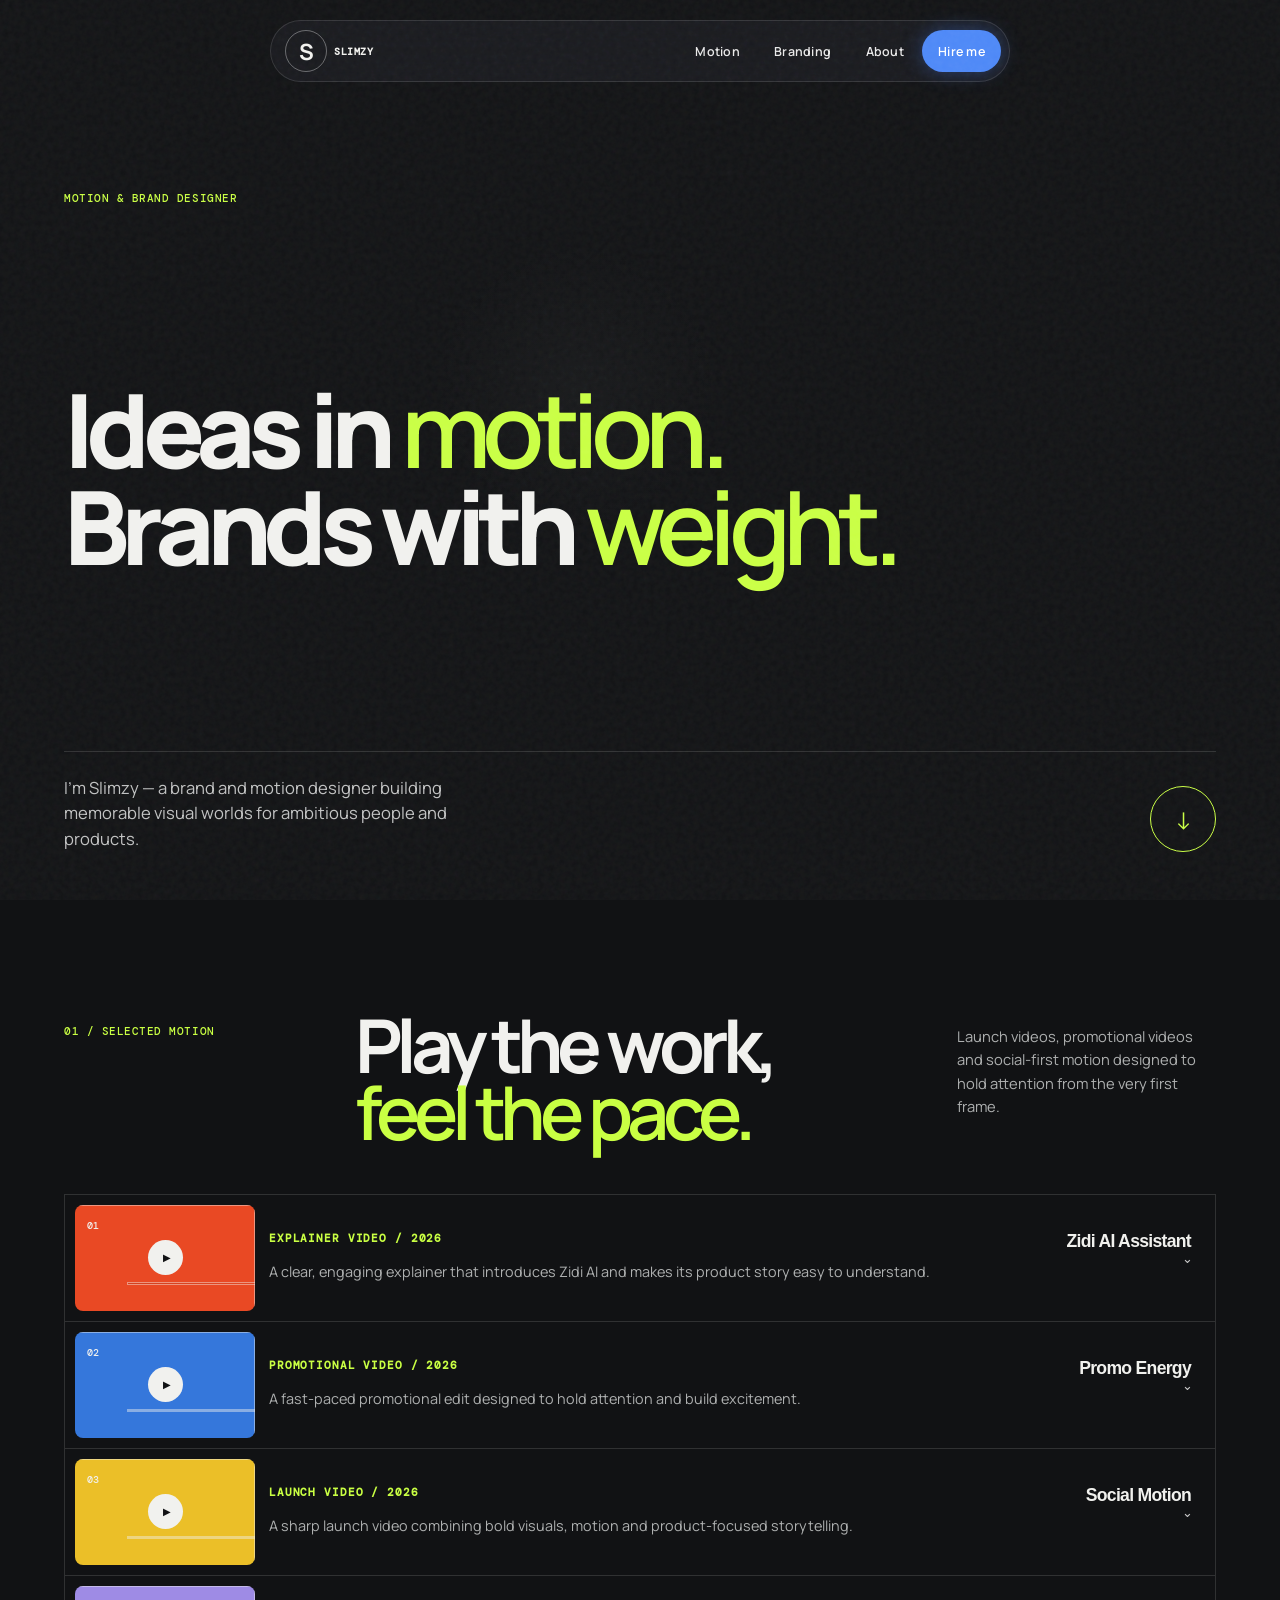
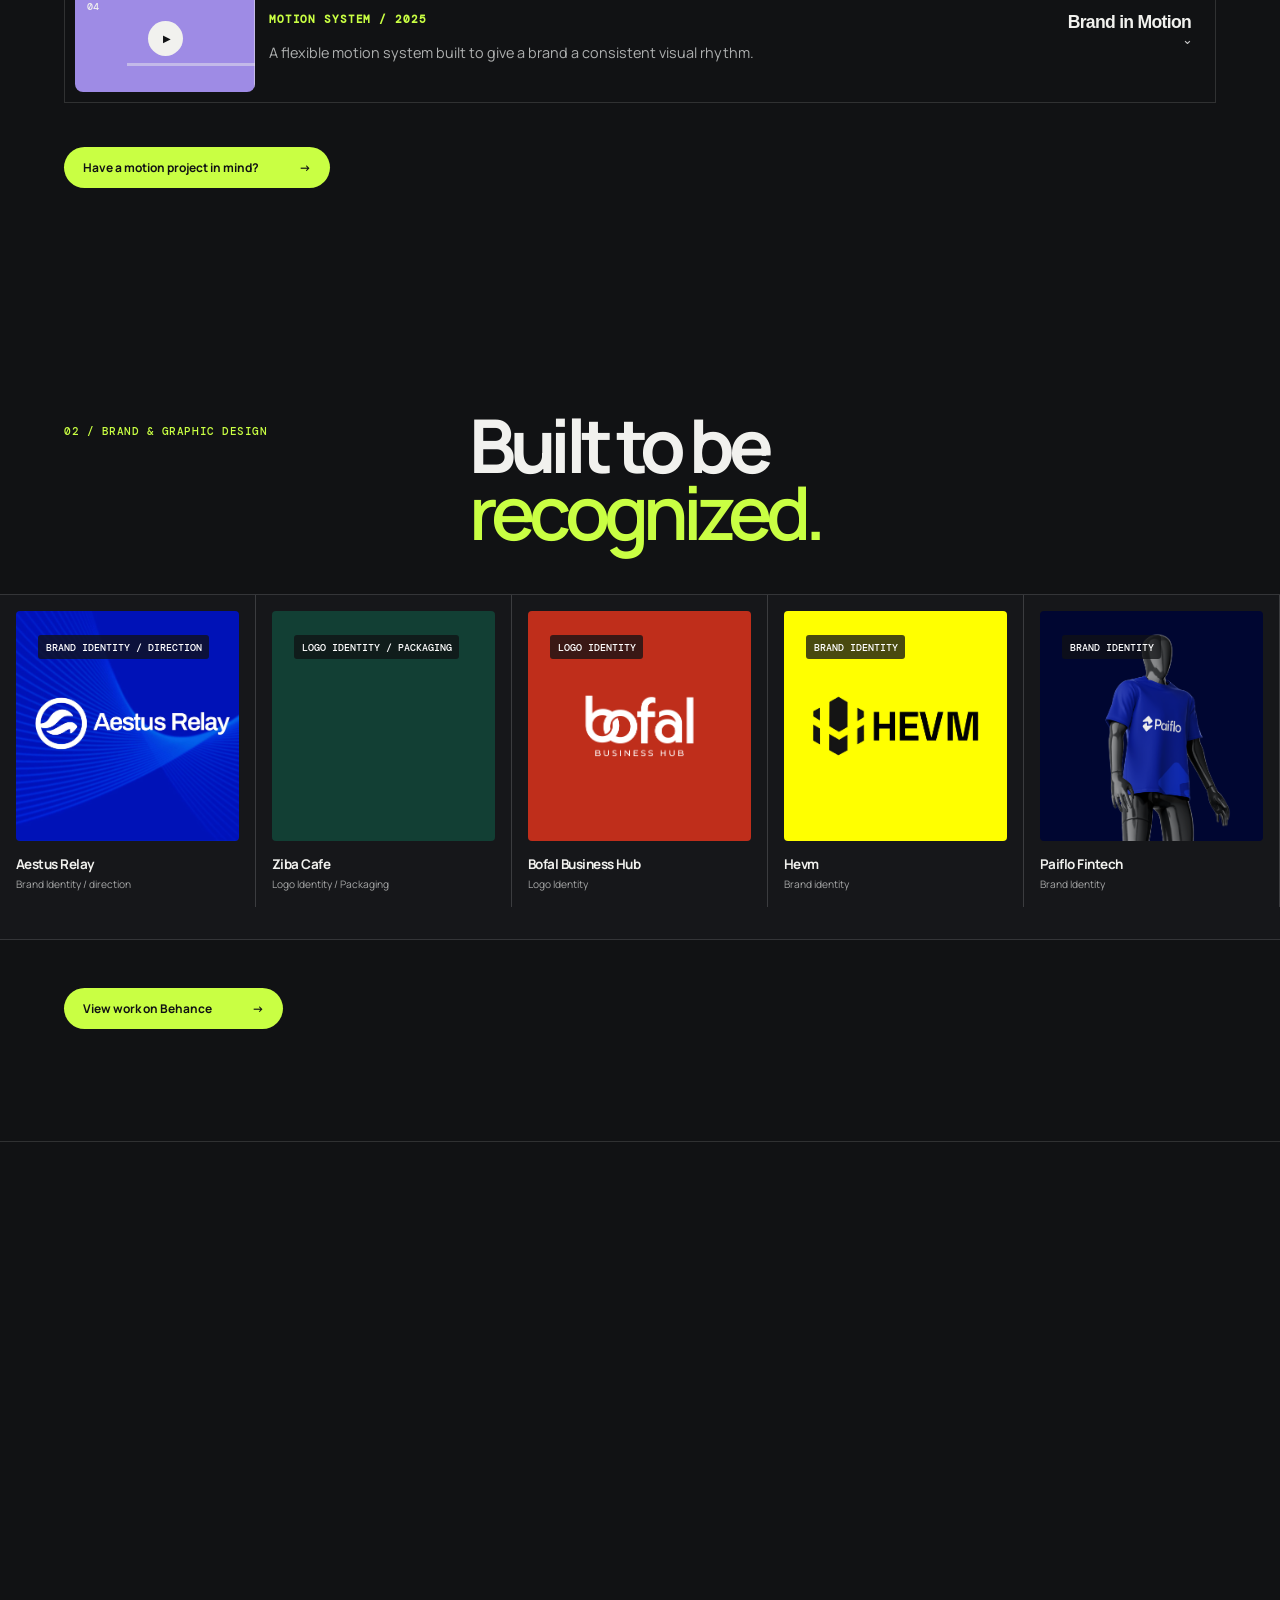
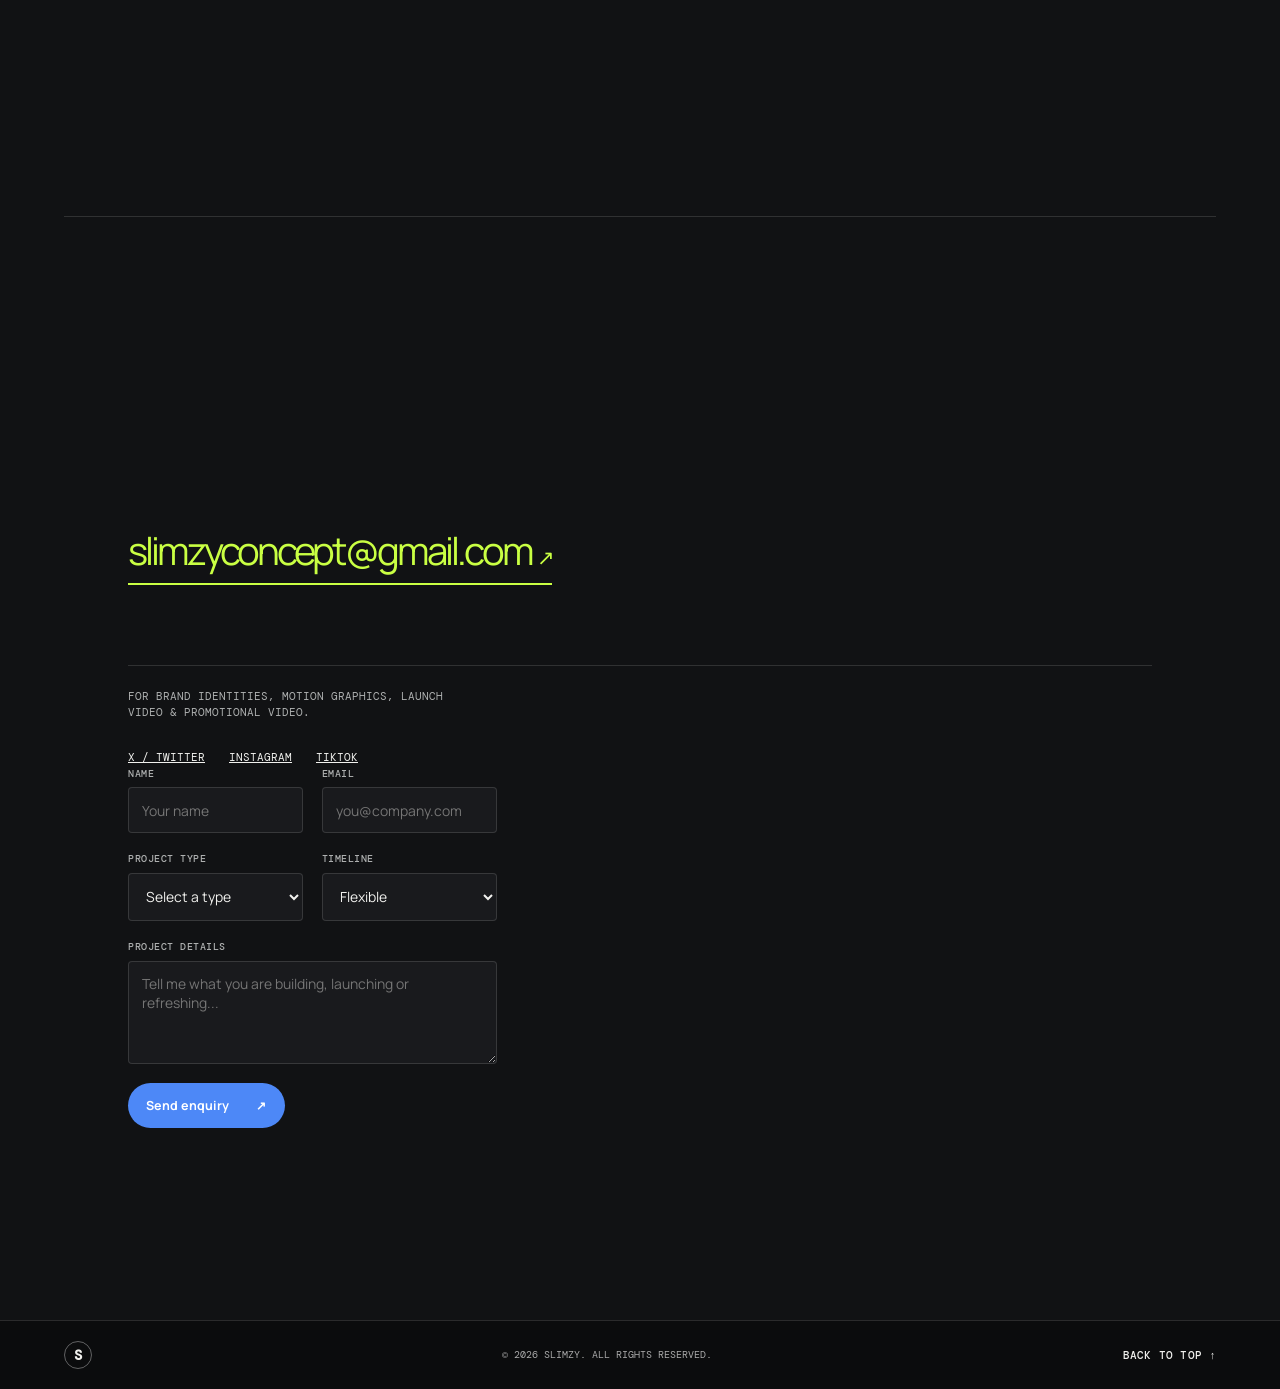
==== index.html @ db36a537 "Fix typo in project type options" ====
<!doctype html>
<html lang="en">
  <head>
    <meta charset="UTF-8" />
    <meta name="viewport" content="width=device-width, initial-scale=1.0" />
    <meta name="description" content="Slimzy — brand, graphic and motion designer." />
    <title>Slimzy — Motion & Brand Designer</title>
    <link rel="preconnect" href="https://fonts.googleapis.com" />
    <link rel="preconnect" href="https://fonts.gstatic.com" crossorigin />
    <link href="https://fonts.googleapis.com/css2?family=DM+Mono:wght@400;500&family=Manrope:wght@400;500;600;700;800&family=Playfair+Display:ital,wght@0,600;0,700;1,600;1,700&display=swap" rel="stylesheet" />
    <link rel="stylesheet" href="styles.css" />
  </head>
  <body>
    <div class="grain" aria-hidden="true"></div>
    <header class="site-header">
      <a class="wordmark" href="#top" aria-label="Slimzy home"><b>S</b><span>SLIMZY</span></a>
      <button class="menu-toggle" aria-expanded="false" aria-controls="site-nav">Menu <span></span></button>
      <nav id="site-nav" class="site-nav" aria-label="Main navigation">
        <a href="#motion">Motion</a><a href="#branding">Branding</a><a href="#about">About</a><a href="#contact">Hire me</a>
      </nav>
    </header>

    <main id="top">
      <section class="hero section-pad">
        <p class="eyebrow reveal">Motion & Brand designer</p>
        <h1 class="hero-title reveal">Ideas in <em>motion.</em><br />Brands with <em>weight.</em></h1>
        <div class="hero-bottom reveal">
          <p>I'm Slimzy — a brand and motion designer building memorable visual worlds for ambitious people and products.</p>
          <a class="round-link" href="#motion" aria-label="Explore selected work">↓</a>
        </div>
      </section>

      <section id="motion" class="work-section section-pad">
        <div class="section-heading reveal"><p class="eyebrow">01 / Selected motion</p><h2>Play the work,<br /><em>feel the pace.</em></h2><p class="section-intro">Launch videos, promotional videos and social-first motion designed to hold attention from the very first frame.</p></div>
        <div id="motion-grid" class="motion-grid" aria-live="polite"></div>
        <a class="text-link reveal" href="mailto:slimzyconcept@gmail.com?subject=Motion%20project%20enquiry">Have a motion project in mind? <span>→</span></a>
      </section>

      <section id="branding" class="branding-section section-pad">
        <div class="section-heading reveal"><p class="eyebrow">02 / Brand & graphic design</p><h2>Built to be<br /><em>recognized.</em></h2></div>
        <div class="frame-wall reveal" aria-label="Selected branding and graphic design work">
          <div id="brand-grid" class="brand-grid"></div>
        </div>
        <a class="text-link reveal" href="https://www.behance.net/slimzyconcept1">View work on Behance <span>→</span></a>
      </section>

      <section id="about" class="about section-pad">
        <p class="eyebrow reveal">03 / The approach</p>
        <div class="about-layout">
          <h2 class="reveal">Good design gets seen.<br />Great design gets <em>remembered.</em></h2>
          <div class="about-copy reveal"><p>I combine strategy, design and motion to turn a clear idea into a visual language people want to spend time with.</p><p>Whether it begins with a brand identity or a single launch video, the goal stays the same: make it impossible to scroll past.</p><a class="text-link" href="https://x.com/slimzycpt" target="_blank" rel="noreferrer">Follow the process on X <span>↗</span></a></div>
        </div>
   <div class="expertise-grid reveal">
  <section class="expertise-block">
    <p class="eyebrow">What I do</p>

    <div class="what-i-do-box">
      <span>Brand identity</span>
      <span>Graphic design</span>
      <span>Motion graphics</span>
      <span>Social edits</span>
      <span>Explainer video</span>
      <span>Launch videos</span>
      <span>Commercial videos</span>
    </div>
  </section>

  <section class="expertise-block">
    <p class="eyebrow">Tools I use</p>

    <div class="tools-box">
      <span>Adobe After Effects</span>
      <span>Premiere Pro</span>
      <span>Photoshop</span>
      <span>Illustrator</span>
      <span>Figma</span>
    </div>
  </section>
</div>

      <section id="contact" class="contact section-pad">
        <p class="eyebrow reveal">04 / Available for select projects</p>
        <h2 class="contact-title reveal">Let’s make your<br /><em>next move matter.</em></h2>
        <a class="contact-email reveal" href="mailto:slimzyconcept@gmail.com">slimzyconcept@gmail.com <span>↗</span></a>
        <div class="contact-layout reveal">
          <div class="contact-meta"><p>For brand identities, motion graphics, launch video &amp; promotional video.</p><div><a href="https://x.com/slimzycpt" target="_blank" rel="noreferrer">X / Twitter</a><a href="https://www.instagram.com/slimzy.cpt/" target="_blank" rel="noreferrer">Instagram</a><a href="https://vm.tiktok.com/ZNRo5t4Ee/" target="_blank" rel="noreferrer">Tiktok</a></div>
          <form id="project-form" class="project-form">
            <label>Name<input name="name" placeholder="Your name" required /></label>
            <label>Email<input name="email" type="email" placeholder="you@company.com" required /></label>
            <label>Project type<select name="type" required><option value="" selected disabled>Select a type</option><option>Brand identity</option><option>Graphic design</option><option>Launch video</option><option>Promo/commercial video</option><option>Motion graphics</option></select></label>
            <label>Timeline<select name="timeline"><option>Flexible</option><option>ASAP</option><option>2–4 weeks</option><option>1–2 months</option></select></label>
            <label class="full">Project details<textarea name="details" rows="4" placeholder="Tell me what you are building, launching or refreshing..."></textarea></label>
            <button class="send-button" type="submit">Send enquiry <span>↗</span></button>
          </form>
        </div>
      </section>
    </main>

    <footer><a class="wordmark" href="#top"><b>S</b><span>SLIMZY</span></a><p>© <span id="year"></span> Slimzy. All rights reserved.</p><a href="#top">Back to top ↑</a></footer>
    <dialog id="video-modal" aria-label="Video player"><button class="close-modal" aria-label="Close video">×</button><div class="video-frame"></div></dialog>
    <template id="motion-card-template">
  <article class="motion-card reveal">
    <button class="video-button">
      <div class="video-poster">
        <span class="work-index"></span>
        <span class="play"><i>▶</i><b>Play film</b></span>
      </div>

      <div class="work-details">
        <p class="work-type"></p>
        <h3></h3>
        <p class="work-description"></p>
        <span></span>
      </div>
    </button>
  </article>
</template>
    <template id="brand-card-template">
  <article class="brand-card reveal">
    <div class="brand-art">
      <span></span>
    </div>

    <div class="work-details">
      <h3></h3>
      <p></p>
    </div>
  </article>
</template>
    <script src="script.js"></script>
  </body>
</html>
---- styles.css ----
:root{--ink:#151614;--paper:#e9e5dc;--acid:#d6ff3e;--muted:#888780;--line:rgba(21,22,20,.18);--mono:'DM Mono',monospace;--sans:'Manrope',sans-serif;--serif:'Playfair Display',serif}*{box-sizing:border-box}html{scroll-behavior:smooth}body{margin:0;background:var(--paper);color:var(--ink);font-family:var(--sans);overflow-x:hidden}.grain{pointer-events:none;position:fixed;z-index:10;inset:0;opacity:.11;background-image:url("data:image/svg+xml,%3Csvg viewBox='0 0 180 180' xmlns='http://www.w3.org/2000/svg'%3E%3Cfilter id='n'%3E%3CfeTurbulence type='fractalNoise' baseFrequency='.9' numOctaves='4' stitchTiles='stitch'/%3E%3C/filter%3E%3Crect width='100%25' height='100%25' filter='url(%23n)' opacity='.35'/%3E%3C/svg%3E")}.section-pad{padding-left:5vw;padding-right:5vw}.site-header{height:88px;padding:0 5vw;display:flex;align-items:center;justify-content:space-between;border-bottom:1px solid var(--line);position:relative;z-index:5}.wordmark{font-size:1.1rem;font-weight:800;letter-spacing:-.08em;color:inherit;text-decoration:none}.wordmark span{font:400 .45em var(--mono);vertical-align:top;margin-left:3px}.site-nav{display:flex;gap:2rem}.site-nav a,footer a{color:inherit;text-decoration:none;font:500 .68rem var(--mono);text-transform:uppercase;letter-spacing:.02em}.site-nav a:hover,footer a:hover{color:#667c00}.menu-toggle{display:none}.hero{min-height:calc(100vh - 88px);padding-top:7.5rem;padding-bottom:3rem;display:flex;flex-direction:column;justify-content:space-between}.eyebrow{font:500 .66rem var(--mono);text-transform:uppercase;letter-spacing:.05em;margin:0;color:#494a45}.hero-title{margin:3rem 0;font-size:clamp(3.2rem,8.7vw,9.3rem);line-height:.89;letter-spacing:-.085em;max-width:1100px;font-weight:700}.hero-title em,h2 em{font-family:var(--serif);font-weight:600;letter-spacing:-.08em}.hero-bottom{display:flex;justify-content:space-between;align-items:end;gap:2rem}.hero-bottom p{font-size:clamp(.9rem,1.3vw,1.08rem);line-height:1.55;max-width:410px;margin:0}.round-link{height:66px;width:66px;border:1px solid var(--ink);border-radius:50%;display:grid;place-items:center;text-decoration:none;color:var(--ink);font-size:1.5rem;transition:.25s}.round-link:hover{background:var(--acid);transform:rotate(-45deg)}.work-section{background:var(--ink);color:var(--paper);padding-top:7rem;padding-bottom:8rem}.section-heading{display:grid;grid-template-columns:1fr 2fr 1fr;gap:2rem;align-items:start;margin-bottom:4.6rem}.section-heading .eyebrow{color:#a9aaa3;padding-top:.8rem}.section-heading h2,.about h2,.contact h2{font-size:clamp(2.8rem,5.8vw,6.3rem);letter-spacing:-.08em;line-height:.9;margin:0}.section-intro{font-size:.92rem;line-height:1.6;margin:0;padding-top:.8rem;color:#bebeb7}.motion-grid{display:grid;grid-template-columns:repeat(12,1fr);gap:1.2rem}.motion-card:nth-child(1),.motion-card:nth-child(4){grid-column:span 7}.motion-card:nth-child(2),.motion-card:nth-child(3){grid-column:span 5}.video-button{border:0;background:transparent;color:inherit;padding:0;text-align:left;width:100%;cursor:pointer}.video-poster{background:var(--card-color);aspect-ratio:16/10;position:relative;overflow:hidden;padding:1.2rem;isolation:isolate;transition:transform .5s cubic-bezier(.2,.7,.2,1)}.video-poster:before,.video-poster:after{content:"";position:absolute;z-index:-1;border:1px solid currentColor;opacity:.45}.video-poster:before{width:55%;height:150%;top:-20%;right:12%;transform:rotate(35deg)}.video-poster:after{width:80%;height:1px;right:-10%;bottom:24%;background:currentColor}.video-button:hover .video-poster{transform:scale(.98)}.work-index{font:500 .62rem var(--mono)}.play{position:absolute;inset:0;display:grid;place-content:center;text-align:center;gap:.5rem}.play i{font-style:normal;background:var(--acid);color:var(--ink);border-radius:50%;height:58px;width:58px;display:grid;place-items:center;font-size:.9rem;padding-left:3px;margin:auto}.play b{font:500 .6rem var(--mono);text-transform:uppercase;letter-spacing:.08em}.work-details{padding-top:1rem;display:grid;grid-template-columns:1fr auto;column-gap:1rem;align-items:start}.work-details h3{font-size:.98rem;letter-spacing:-.04em;margin:0}.work-details p,.work-details span{font:400 .62rem var(--mono);text-transform:uppercase;letter-spacing:.04em;color:#b8b8af;margin:.25rem 0 0}.work-details span{grid-column:2;grid-row:1}.text-link{display:inline-flex;gap:2.5rem;color:inherit;border-bottom:1px solid currentColor;padding-bottom:.45rem;text-decoration:none;font-size:.9rem;margin-top:5rem}.text-link span{transition:transform .2s}.text-link:hover span{transform:translateX(5px)}.branding-section{padding-top:7rem;padding-bottom:8rem}.branding-section .section-heading{grid-template-columns:1fr 2fr}.brand-grid{display:grid;grid-template-columns:repeat(3,1fr);gap:1.2rem}.brand-card:nth-child(1){grid-column:span 2}.brand-art{height:clamp(250px,35vw,530px);background:var(--brand-color);position:relative;padding:1.4rem;overflow:hidden}.brand-art:before{content:attr(data-mark);position:absolute;right:-.1em;bottom:-.3em;font-size:clamp(7rem,18vw,19rem);font-weight:800;line-height:.8;letter-spacing:-.15em;color:var(--brand-ink);opacity:.9}.brand-art:after{content:"";position:absolute;width:50%;aspect-ratio:1;border:1px solid var(--brand-ink);border-radius:50%;left:8%;top:12%;opacity:.7}.brand-art span{font:500 .64rem var(--mono);text-transform:uppercase;position:relative;z-index:1;color:var(--brand-ink)}.brand-card .work-details p{color:#555}.about{background:#c9c5ba;padding-top:7rem;padding-bottom:7rem}.about-layout{display:grid;grid-template-columns:1.6fr .8fr;gap:5vw;margin-top:3rem}.about-copy{padding-top:.5rem;font-size:1rem;line-height:1.6}.about-copy p{margin:0 0 1.2rem}.about-copy .text-link{margin-top:1rem}.skills{border-top:1px solid var(--line);margin-top:7rem;padding-top:1.2rem;display:grid;grid-template-columns:1fr 3fr}.skills ul{padding:0;margin:0;list-style:none;display:flex;flex-wrap:wrap;gap:.5rem 1.6rem}.skills li{font-size:clamp(1rem,1.7vw,1.5rem);letter-spacing:-.05em}.contact{padding-top:7rem;padding-bottom:2rem;background:var(--acid);min-height:85vh;display:flex;flex-direction:column}.contact-title{margin:3rem 0 auto}.contact-email{font-size:clamp(1.4rem,3vw,3.5rem);letter-spacing:-.075em;text-decoration:none;color:var(--ink);border-bottom:2px solid var(--ink);padding-bottom:.4rem;align-self:flex-start}.contact-email span{font-family:var(--mono);font-size:.55em}.contact-meta{border-top:1px solid var(--ink);margin-top:6rem;padding-top:1rem;display:flex;justify-content:space-between;gap:2rem;font:400 .66rem var(--mono);text-transform:uppercase;line-height:1.55}.contact-meta p{max-width:330px;margin:0}.contact-meta div{display:flex;gap:1.5rem}.contact-meta a{color:inherit}footer{background:var(--ink);color:var(--paper);padding:1.25rem 5vw;display:flex;align-items:center;justify-content:space-between}footer p{font:400 .6rem var(--mono);text-transform:uppercase;margin:0;color:#aaa}.reveal{transition:opacity .7s ease,transform .7s ease}.js .reveal{opacity:0;transform:translateY(20px)}.js .reveal.is-visible{opacity:1;transform:none}dialog{border:0;background:#111;color:white;width:min(1000px,92vw);padding:0;overflow:visible}dialog::backdrop{background:rgba(0,0,0,.82);backdrop-filter:blur(5px)}.video-frame{aspect-ratio:16/9;background:#222}.video-frame iframe{width:100%;height:100%;border:0}.close-modal{position:absolute;right:0;top:-46px;border:0;background:none;color:white;font-size:2.3rem;cursor:pointer}
@media(max-width:700px){.site-header{height:70px}.site-nav{display:none;position:absolute;right:5vw;top:60px;background:var(--ink);padding:1.2rem;flex-direction:column;gap:1rem}.site-nav.open{display:flex}.site-nav a{color:var(--paper)}.menu-toggle{display:flex;gap:.5rem;align-items:center;background:none;border:0;font:500 .65rem var(--mono);text-transform:uppercase}.menu-toggle span{display:block;width:15px;height:1px;background:currentColor}.hero{min-height:calc(100vh - 70px);padding-top:4.5rem}.hero-title{font-size:clamp(3.1rem,15vw,5.5rem)}.section-heading,.about-layout,.skills{display:block}.section-heading h2{margin:1.4rem 0}.section-intro{max-width:380px}.motion-grid{display:block}.motion-card{margin-bottom:2.8rem}.motion-card:nth-child(n){grid-column:auto}.brand-grid{grid-template-columns:1fr;gap:2.5rem}.brand-card:nth-child(1){grid-column:auto}.about-copy{margin-top:2rem}.skills{margin-top:4.5rem}.skills .eyebrow{margin-bottom:1.2rem}.skills ul{gap:.5rem 1rem}.contact{min-height:75vh}.contact-meta{margin-top:4rem;display:block}.contact-meta div{margin-top:1.2rem}footer{gap:1rem}footer p{display:none}}

/*-inspired presentation: dark film-grain canvas, compact frames, neon and blue accents. */
:root{--ink:#111214;--paper:#f1f1ee;--acid:#c9ff43;--muted:#a6a7a7;--line:rgba(255,255,255,.13)}body{background:var(--ink);color:var(--paper)}.grain{opacity:.16;mix-blend-mode:screen}.site-header{position:fixed;top:20px;left:50%;transform:translateX(-50%);width:min(91vw,740px);height:62px;border:1px solid rgba(255,255,255,.12);border-radius:999px;background:rgba(27,28,32,.85);backdrop-filter:blur(16px);padding:6px 8px 6px 14px}.wordmark{display:flex;align-items:center;gap:.45rem;letter-spacing:0}.wordmark b{width:42px;height:42px;border:1px solid rgba(255,255,255,.35);border-radius:50%;display:grid;place-items:center;font-size:1.4rem;color:var(--paper)}.wordmark span{font:600 .63rem var(--mono);vertical-align:middle;margin:0;letter-spacing:.05em}.site-nav{height:100%;align-items:center;gap:.15rem}.site-nav a{padding:.8rem 1rem;border-radius:999px;color:#e9e9e9;font:600 .78rem var(--sans);text-transform:none}.site-nav a:last-child{background:#4d88f7;color:#fff;box-shadow:0 0 20px rgba(67,127,255,.35)}.hero{padding-top:12rem;min-height:100vh;background:radial-gradient(circle at 45% 43%,rgba(55,58,59,.16),transparent 16%),var(--ink)}.hero-title{font-family:var(--sans);font-weight:800;font-size:clamp(3.4rem,8vw,8rem);max-width:920px;line-height:.95;letter-spacing:-.075em}.hero-title em,h2 em{font-family:var(--sans);font-style:normal;color:var(--acid);letter-spacing:inherit}.hero-bottom{border-top:1px solid var(--line);padding-top:1.4rem}.hero-bottom p{color:#c1c2c2}.round-link{border-color:var(--acid);color:var(--acid)}.round-link:hover{background:var(--acid);color:var(--ink)}.work-section,.branding-section,.about{background:var(--ink);color:var(--paper);padding-top:7rem;padding-bottom:7rem}.section-heading{grid-template-columns:1fr 2.2fr 1fr;margin-bottom:3rem}.section-heading .eyebrow,.eyebrow{color:var(--acid)}.section-intro{color:#aeb0b0}.motion-grid{display:block}.motion-card:nth-child(n){display:block;margin:0;border:1px solid var(--line);border-bottom:0}.motion-card:last-child{border-bottom:1px solid var(--line)}.video-button{display:grid;grid-template-columns:108px 1fr;width:100%;min-height:116px;align-items:stretch}.video-poster{aspect-ratio:auto;min-height:114px;margin:10px;background:var(--card-color);padding:.75rem;border-radius:8px}.video-poster:before{width:100%;height:100%;top:0;right:0;transform:rotate(0)}.play{place-content:center}.play i{width:35px;height:35px;font-size:.6rem;background:var(--paper)}.play b{display:none}.work-details{padding:1.15rem 1.5rem;align-self:center;grid-template-columns:1fr auto;position:relative}.work-details:before{content:'⌄';position:absolute;right:1.35rem;top:50%;transform:translateY(-50%);color:#ccc}.work-details h3{font-size:1.1rem}.work-details p{font-family:var(--sans);text-transform:none;font-size:.85rem;letter-spacing:0;color:#9c9e9e;max-width:590px}.work-details span{display:none}.motion-card:hover{background:rgba(255,255,255,.035)}.motion-card:hover .video-poster{transform:none}.text-link{margin-top:2.8rem;border:0;background:var(--acid);color:var(--ink);border-radius:999px;padding:.75rem 1.2rem;font:700 .75rem var(--sans)}.branding-section .section-heading{grid-template-columns:1fr 2fr}.frame-wall{overflow:hidden;margin:0 -5vw;padding:0 0 2rem;border-top:1px solid var(--line);border-bottom:1px solid var(--line);background:#16171a}.brand-grid{display:flex;width:max-content;gap:0;animation:frame-wall 32s linear infinite}.frame-wall:hover .brand-grid{animation-play-state:paused}.brand-card,.brand-card:nth-child(1){width:clamp(180px,20vw,300px);flex:0 0 clamp(180px,20vw,300px);border-right:1px solid rgba(255,255,255,.16);padding:1rem}.brand-art{height:clamp(150px,18vw,260px);border-radius:4px}.brand-card .work-details{display:block;padding:.85rem 0 0}.brand-card .work-details:before{display:none}.brand-card .work-details h3{font-size:.84rem}.brand-card .work-details p{font-size:.64rem;color:#a6a7a7}.branding-section .text-link{margin-top:3rem}@keyframes frame-wall{to{transform:translateX(-50%)}}.about{border-top:1px solid var(--line)}.about-copy{color:#b8baba}.skills{border-color:var(--line)}.skills li{color:#e9e9e9}.contact{background:var(--ink);color:var(--paper);border-top:1px solid var(--line);min-height:auto;padding-bottom:5rem}.contact-email{color:var(--acid);border-color:var(--acid);margin-top:3rem}.contact-layout{display:grid;grid-template-columns:.8fr 1.2fr;gap:8vw;margin-top:5rem;border-top:1px solid var(--line);padding-top:1.4rem}.contact-meta{border:0;margin:0;padding:0;display:block;color:#aeb0b0}.contact-meta div{margin-top:1.8rem}.contact-meta a{color:var(--paper)}.project-form{display:grid;grid-template-columns:1fr 1fr;gap:1.2rem}.project-form label{display:grid;gap:.45rem;font:500 .64rem var(--mono);text-transform:uppercase;letter-spacing:.05em;color:#aeb0b0}.project-form input,.project-form select,.project-form textarea{width:100%;border:1px solid var(--line);border-radius:4px;background:#191a1d;color:var(--paper);padding:.8rem;font:400 .87rem var(--sans);outline:none}.project-form input:focus,.project-form select:focus,.project-form textarea:focus{border-color:var(--acid)}.project-form .full{grid-column:1/-1}.send-button{justify-self:start;border:0;border-radius:999px;background:#4d88f7;color:#fff;padding:.85rem 1.15rem;font:700 .78rem var(--sans);cursor:pointer}.send-button span{margin-left:1.5rem}footer{background:#0b0c0d;border-top:1px solid var(--line)}footer .wordmark b{width:28px;height:28px;font-size:.9rem}footer .wordmark span{display:none}@media(max-width:700px){.site-header{top:12px;width:94vw}.site-header .wordmark span{display:none}.site-nav{top:68px;right:0;border:1px solid var(--line);border-radius:14px;background:#191a1d}.site-nav a:last-child{background:transparent;box-shadow:none}.menu-toggle{color:var(--paper)}.hero{padding-top:9rem}.section-heading,.branding-section .section-heading{display:block}.video-button{grid-template-columns:82px 1fr;min-height:98px}.video-poster{min-height:78px;margin:8px}.work-details{padding:.8rem 1.8rem .8rem .75rem}.work-details p{font-size:.72rem}.contact-layout{display:block;margin-top:3.5rem}.project-form{margin-top:2.4rem}.contact-meta div{display:flex}.brand-card,.brand-card:nth-child(1){width:180px;flex-basis:180px}.brand-art{height:150px}}
.video-poster.has-thumbnail {
  background-position: center;
  background-size: cover;
  background-repeat: no-repeat;
}

.video-poster.has-thumbnail::after {
  background: linear-gradient(
    90deg,
    rgba(0, 0, 0, 0.22),
    rgba(0, 0, 0, 0.04)
  );
}
.brand-art.has-brand-image {
  background-position: center;
  background-size: cover;
  background-repeat: no-repeat;
}

.brand-art.has-brand-image::before,
.brand-art.has-brand-image::after {
  display: none;
}

.brand-art.has-brand-image span {
  background: rgba(17, 18, 20, 0.76);
  color: #fff;
  padding: 0.35rem 0.45rem;
  border-radius: 3px;
}

.expertise-grid {
  display: grid;
  grid-template-columns: 1fr 1fr;
  gap: 1.2rem;
  margin-top: 5rem;
}

.expertise-block {
  border: 1px solid rgba(255, 255, 255, 0.13);
  border-radius: 10px;
  padding: 1.4rem;
  background: rgba(255, 255, 255, 0.02);
}

.expertise-block .eyebrow {
  margin-bottom: 1.2rem;
}

.what-i-do-box,
.tools-box {
  display: flex;
  flex-wrap: wrap;
  gap: 0.65rem;
}

.what-i-do-box span,
.tools-box span {
  border: 1px solid rgba(255, 255, 255, 0.18);
  border-radius: 999px;
  padding: 0.7rem 0.85rem;
  color: #f1f1ee;
  font-size: 0.82rem;
  line-height: 1;
}

.what-i-do-box span {
  background: #191a1d;
  border-color: rgba(255, 255, 255, 0.12);
  color: #d9d9d9;
  font-weight: 700;
}

.tools-box span {
  background: #191a1d;
  color: #d9d9d9;
}

@media (max-width: 700px) {
  .expertise-grid {
    grid-template-columns: 1fr;
    margin-top: 3.5rem;
  }
}
/* 16:9 video thumbnails — desktop */
.video-button {
  grid-template-columns: 180px 1fr;
  min-height: 126px;
}

.video-poster {
  width: 100%;
  min-height: 0;
  aspect-ratio: 16 / 9;
  margin: 10px;
  padding: 0.75rem;
  background-position: center;
  background-size: cover;
  background-repeat: no-repeat;
}

/* 16:9 video thumbnails — mobile */
@media (max-width: 700px) {
  .motion-card {
    margin-bottom: 1rem;
    border: 1px solid var(--line);
    border-radius: 16px;
    overflow: hidden;
  }

  .video-button {
    display: block;
    min-height: 0;
  }

  .video-poster {
    width: 100%;
    min-height: 0;
    aspect-ratio: 16 / 9;
    margin: 0;
    border-radius: 0;
  }

  .work-details {
    display: block;
    padding: 1.25rem;
  }

  .work-details::before {
    right: 1.25rem;
  }

  .work-details h3 {
    padding-right: 2rem;
    font-size: 1.15rem;
  }

  .work-details p {
    margin-top: 0.55rem;
    font-size: 0.9rem;
    line-height: 1.55;
  }
}
.work-details .work-type {
  color: var(--acid);
  font: 600 0.68rem var(--mono);
  letter-spacing: 0.08em;
  text-transform: uppercase;
  margin: 0 0 0.45rem;
}

.work-details .work-description {
  max-width: 750px;
  margin: 0.55rem 0 0;
  color: #aeb0b0;
  font-size: 0.9rem;
  line-height: 1.55;
  text-transform: none;
}
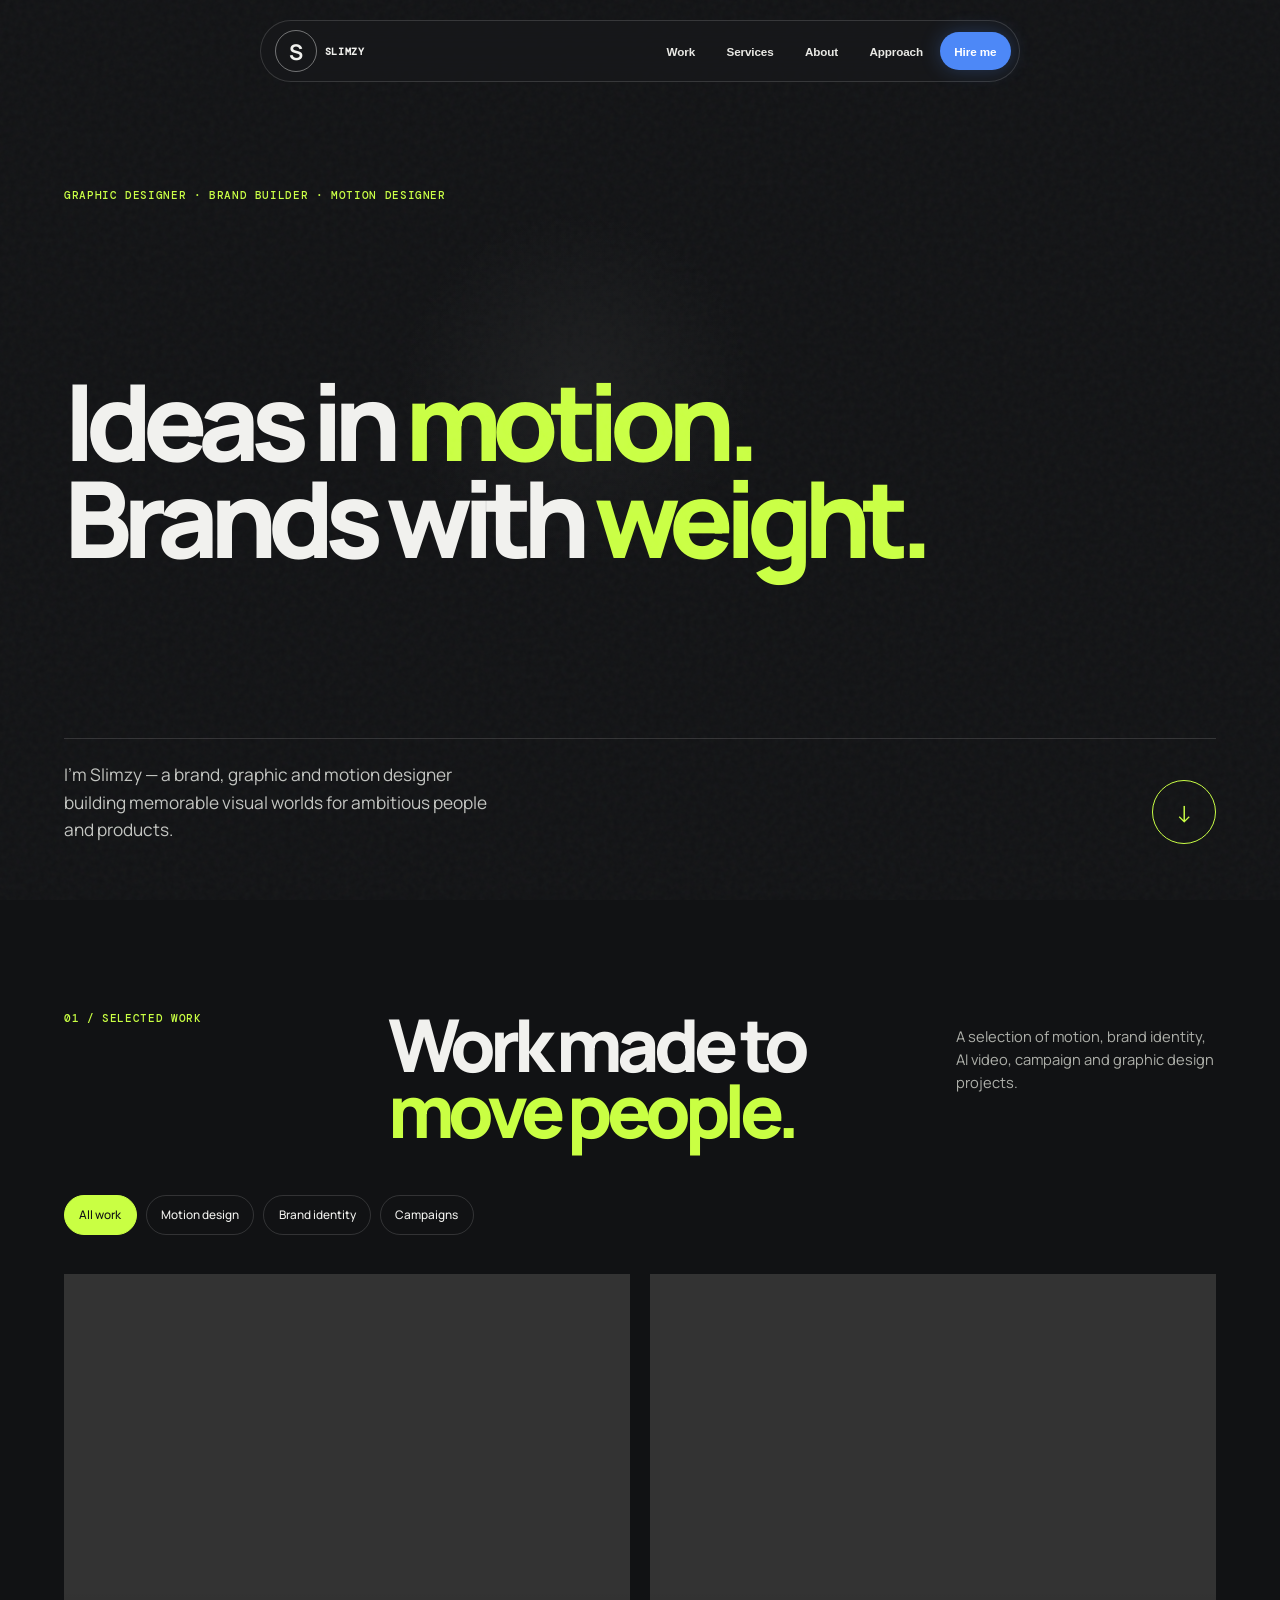
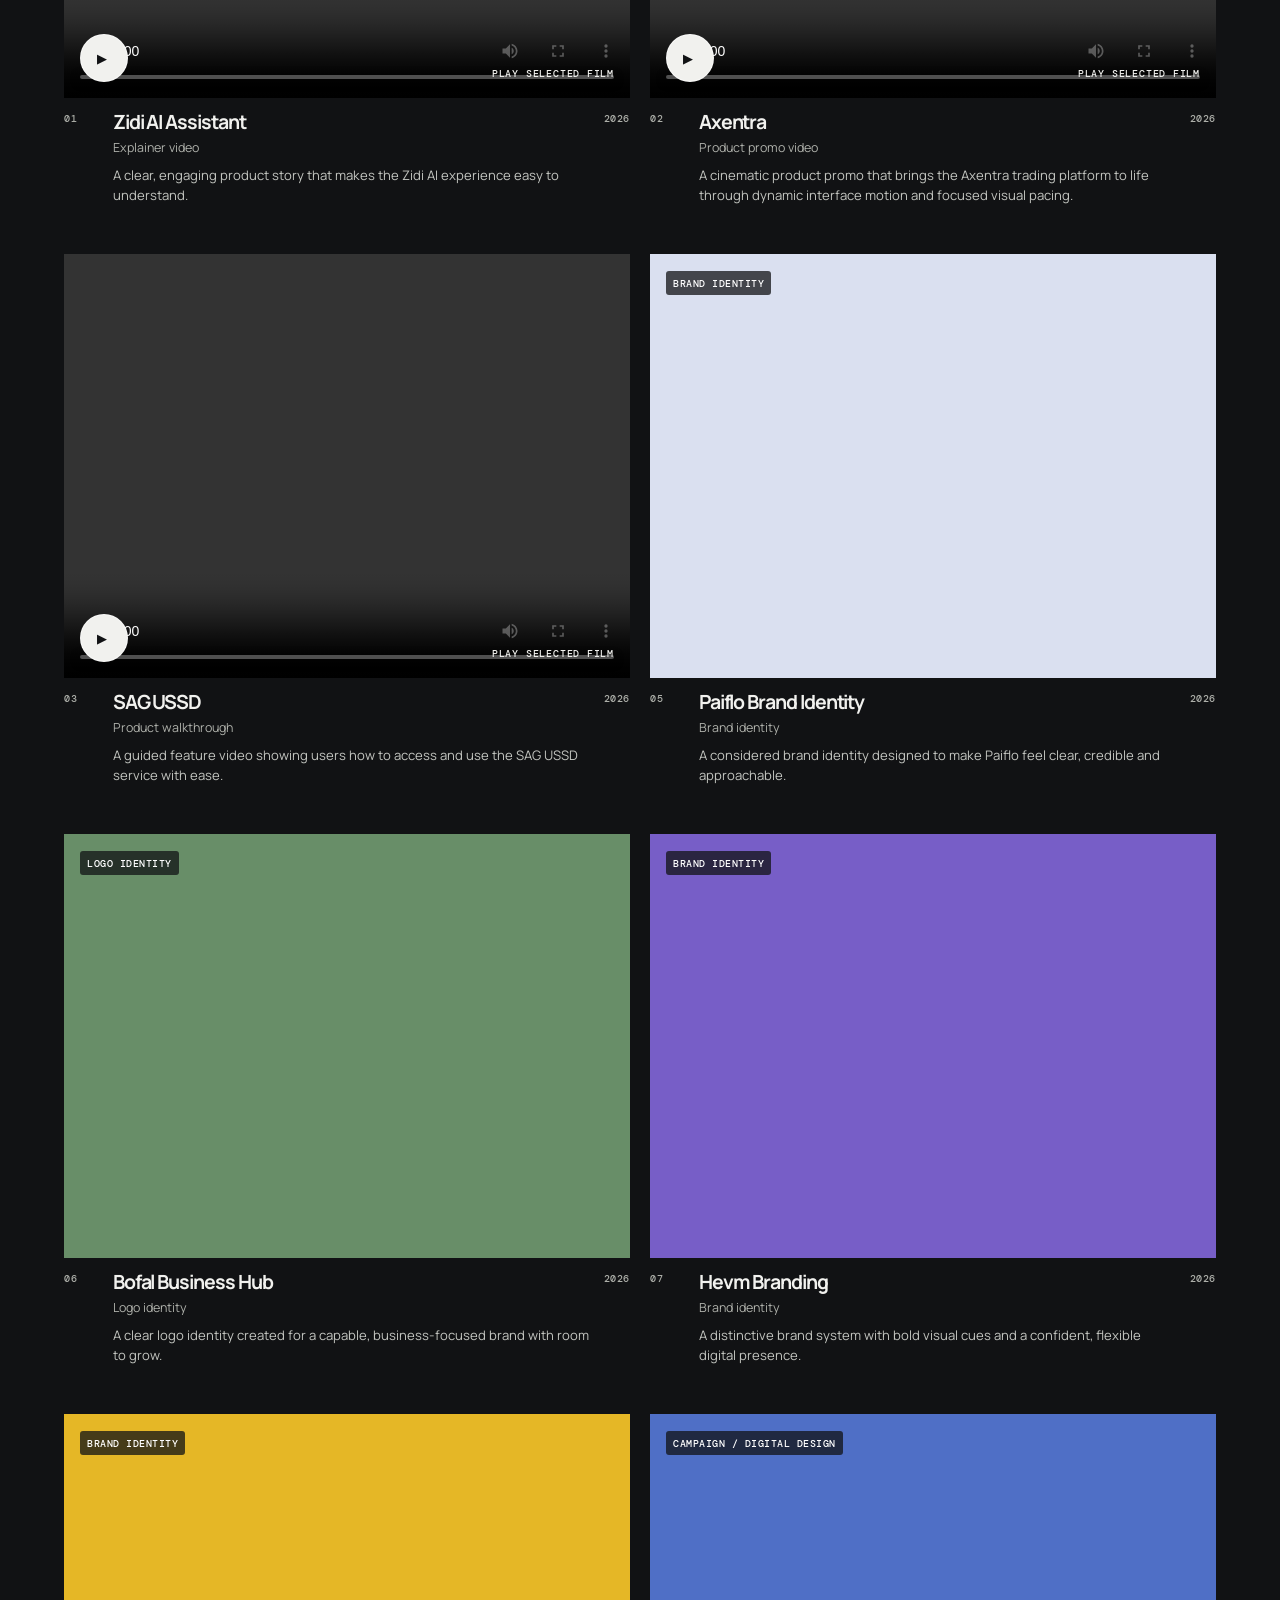
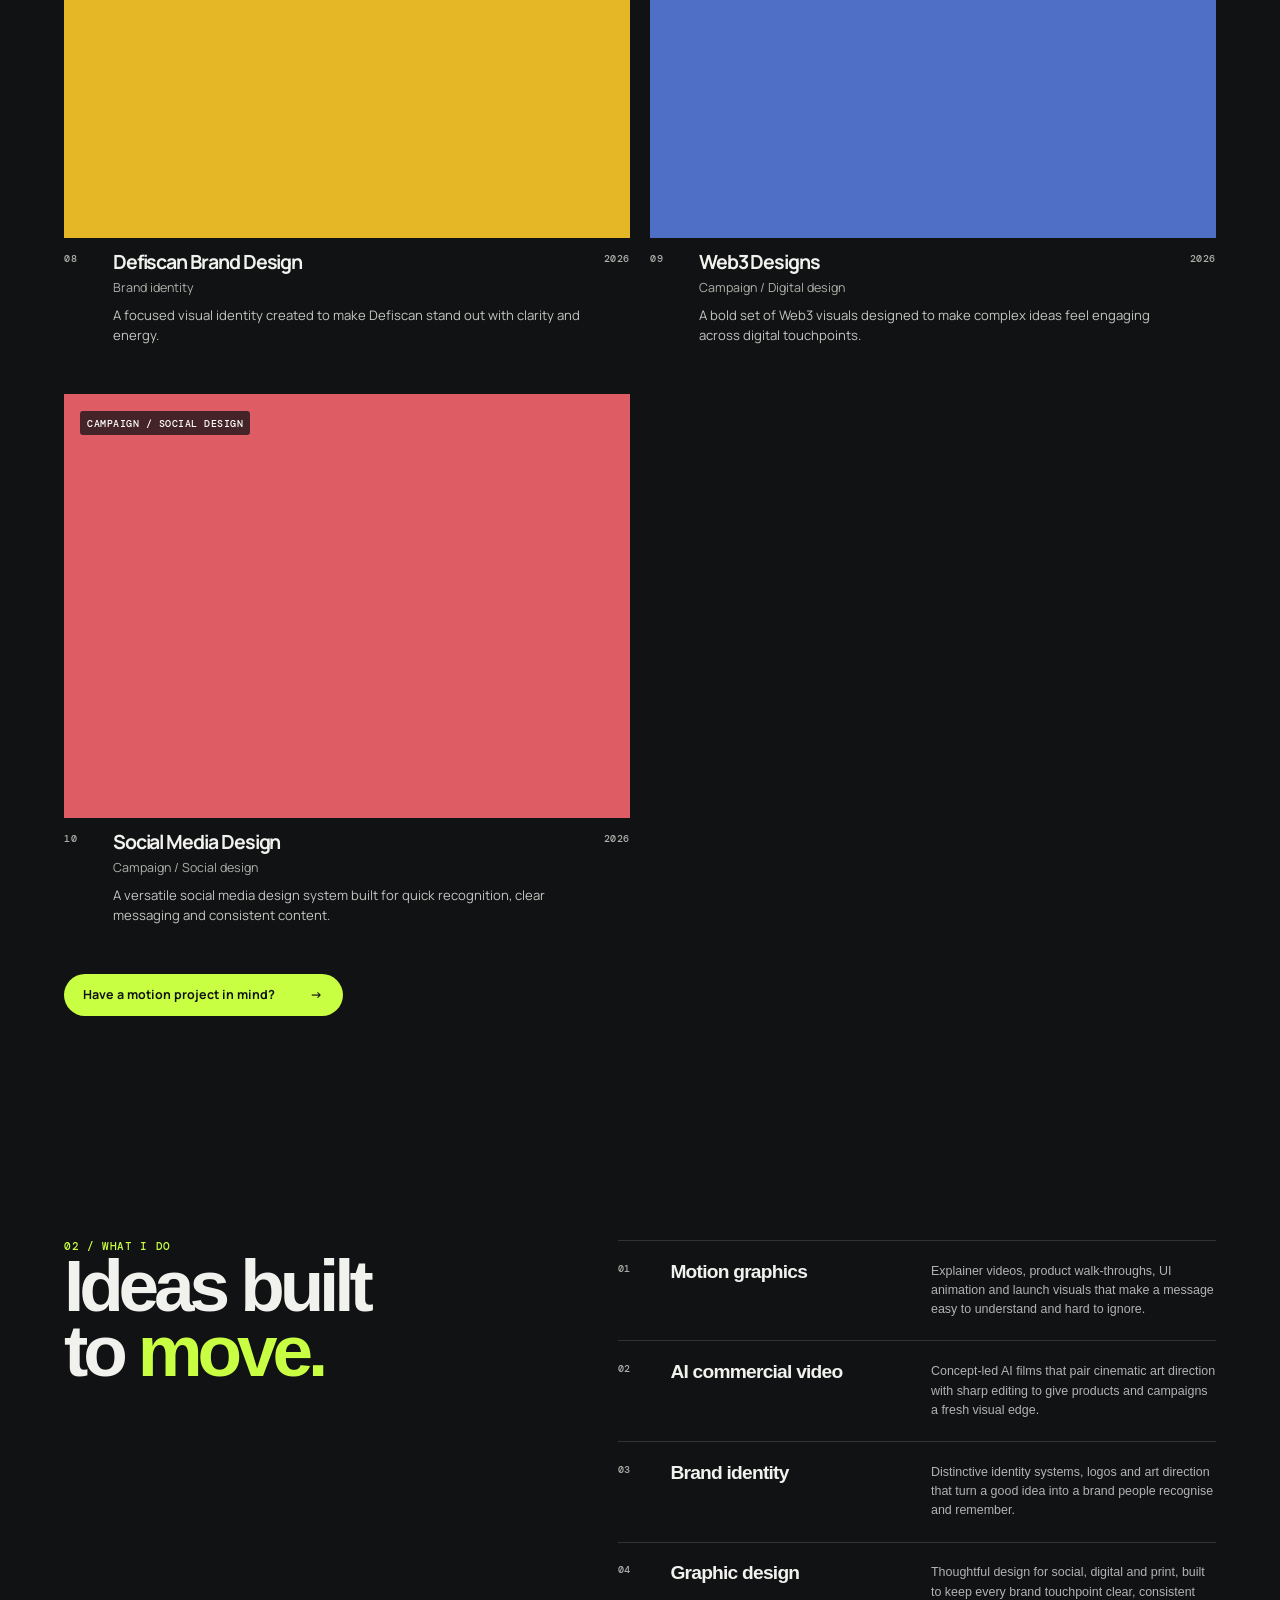
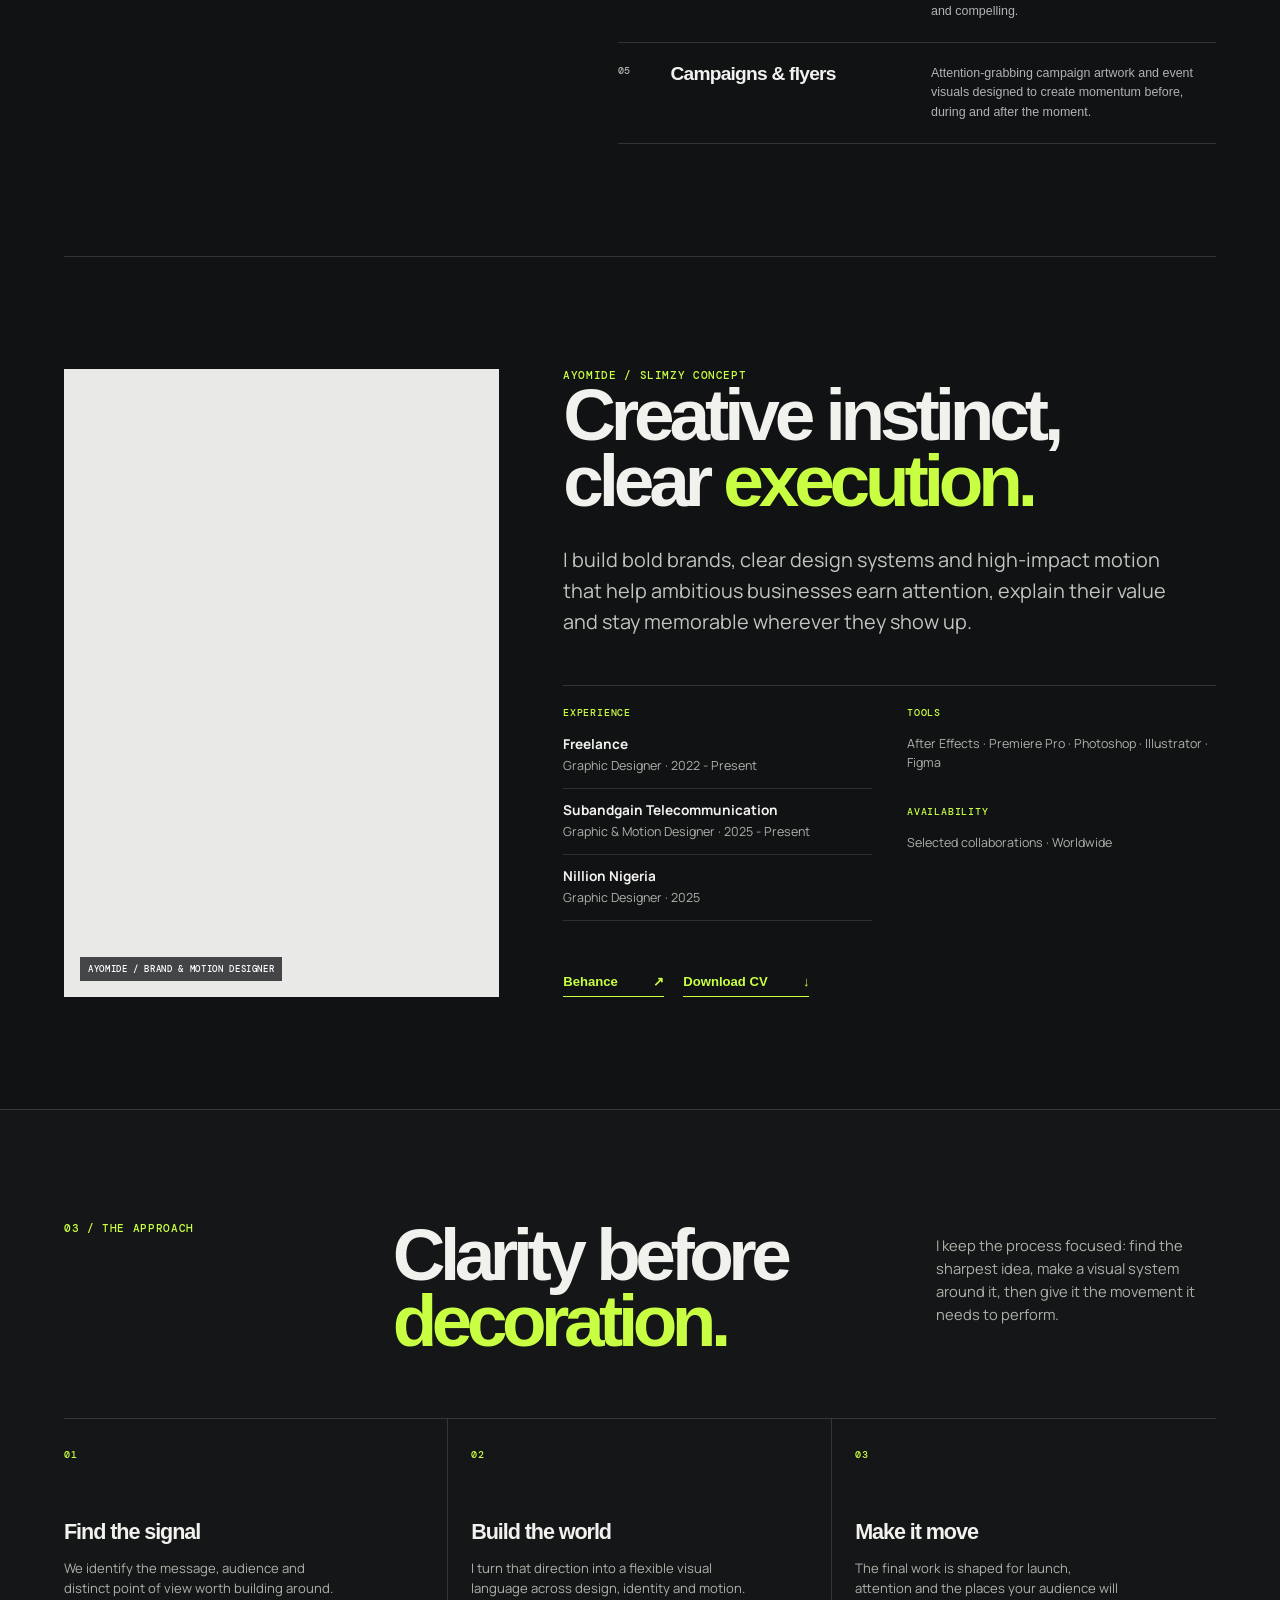
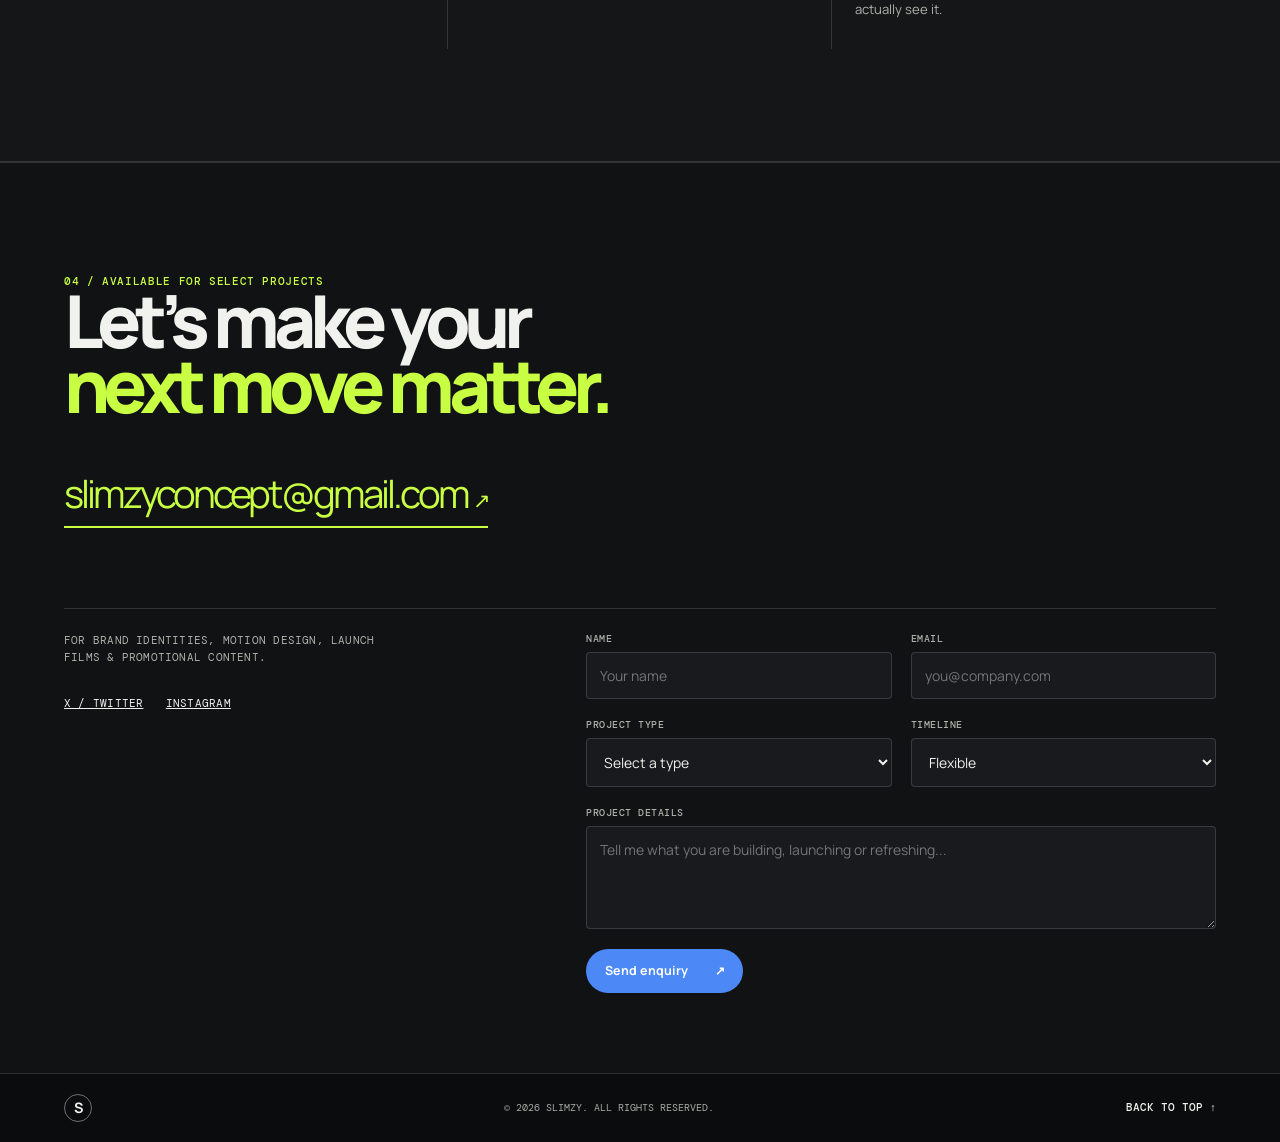
==== commit e1dfc321: "Publish updated Slimzy portfolio" ====
--- a/index.html
+++ b/index.html
@@ -9,6 +9,7 @@
     <link rel="preconnect" href="https://fonts.gstatic.com" crossorigin />
     <link href="https://fonts.googleapis.com/css2?family=DM+Mono:wght@400;500&family=Manrope:wght@400;500;600;700;800&family=Playfair+Display:ital,wght@0,600;0,700;1,600;1,700&display=swap" rel="stylesheet" />
     <link rel="stylesheet" href="styles.css" />
+    <link rel="stylesheet" href="polish.css" />
   </head>
   <body>
     <div class="grain" aria-hidden="true"></div>
@@ -16,78 +17,64 @@
       <a class="wordmark" href="#top" aria-label="Slimzy home"><b>S</b><span>SLIMZY</span></a>
       <button class="menu-toggle" aria-expanded="false" aria-controls="site-nav">Menu <span></span></button>
       <nav id="site-nav" class="site-nav" aria-label="Main navigation">
-        <a href="#motion">Motion</a><a href="#branding">Branding</a><a href="#about">About</a><a href="#contact">Hire me</a>
+        <a href="#motion">Work</a><a href="#services">Services</a><a href="#about">About</a><a href="#approach">Approach</a><a href="#contact">Hire me</a>
       </nav>
     </header>
 
     <main id="top">
       <section class="hero section-pad">
-        <p class="eyebrow reveal">Motion & Brand designer</p>
+        <p class="eyebrow reveal">Graphic designer · Brand builder · Motion designer</p>
         <h1 class="hero-title reveal">Ideas in <em>motion.</em><br />Brands with <em>weight.</em></h1>
         <div class="hero-bottom reveal">
-          <p>I'm Slimzy — a brand and motion designer building memorable visual worlds for ambitious people and products.</p>
+          <p>I'm Slimzy — a brand, graphic and motion designer building memorable visual worlds for ambitious people and products.</p>
           <a class="round-link" href="#motion" aria-label="Explore selected work">↓</a>
         </div>
       </section>
 
       <section id="motion" class="work-section section-pad">
-        <div class="section-heading reveal"><p class="eyebrow">01 / Selected motion</p><h2>Play the work,<br /><em>feel the pace.</em></h2><p class="section-intro">Launch videos, promotional videos and social-first motion designed to hold attention from the very first frame.</p></div>
-        <div id="motion-grid" class="motion-grid" aria-live="polite"></div>
+        <div class="section-heading reveal"><p class="eyebrow">01 / Selected work</p><h2>Work made to<br /><em>move people.</em></h2><p class="section-intro">A selection of motion, brand identity, AI video, campaign and graphic design projects.</p></div>
+        <div class="work-filters reveal" aria-label="Filter selected work"><button type="button" class="is-active" data-filter="all" aria-pressed="true">All work</button><button type="button" data-filter="motion" aria-pressed="false">Motion design</button><button type="button" data-filter="brand" aria-pressed="false">Brand identity</button><button type="button" data-filter="campaign" aria-pressed="false">Campaigns</button></div>
+        <div id="work-grid" class="project-grid" aria-live="polite"></div>
+        <p id="filter-empty" class="filter-empty" hidden>No projects in this category yet.</p>
         <a class="text-link reveal" href="mailto:slimzyconcept@gmail.com?subject=Motion%20project%20enquiry">Have a motion project in mind? <span>→</span></a>
       </section>
 
-      <section id="branding" class="branding-section section-pad">
-        <div class="section-heading reveal"><p class="eyebrow">02 / Brand & graphic design</p><h2>Built to be<br /><em>recognized.</em></h2></div>
-        <div class="frame-wall reveal" aria-label="Selected branding and graphic design work">
-          <div id="brand-grid" class="brand-grid"></div>
-        </div>
-        <a class="text-link reveal" href="https://www.behance.net/slimzyconcept1">View work on Behance <span>→</span></a>
+      <section id="about" class="about section-pad">
+        <section id="services" class="services-layout">
+          <div class="services-title reveal"><p class="eyebrow">02 / What I do</p><h2>Ideas built<br />to <em>move.</em></h2></div>
+          <div class="services-list reveal">
+            <article class="service-row"><span>01</span><h3>Motion graphics</h3><p>Explainer videos, product walk-throughs, UI animation and launch visuals that make a message easy to understand and hard to ignore.</p></article>
+            <article class="service-row"><span>02</span><h3>AI commercial video</h3><p>Concept-led AI films that pair cinematic art direction with sharp editing to give products and campaigns a fresh visual edge.</p></article>
+            <article class="service-row"><span>03</span><h3>Brand identity</h3><p>Distinctive identity systems, logos and art direction that turn a good idea into a brand people recognise and remember.</p></article>
+            <article class="service-row"><span>04</span><h3>Graphic design</h3><p>Thoughtful design for social, digital and print, built to keep every brand touchpoint clear, consistent and compelling.</p></article>
+            <article class="service-row"><span>05</span><h3>Campaigns &amp; flyers</h3><p>Attention-grabbing campaign artwork and event visuals designed to create momentum before, during and after the moment.</p></article>
+          </div>
+        </section>
+        <section class="slimzy-about-layout">
+          <div class="slimzy-portrait reveal" role="img" aria-label="Portrait of Ayomide Salami"><span>AYOMIDE / BRAND &amp; MOTION DESIGNER</span></div>
+          <div class="slimzy-about-copy reveal"><p class="eyebrow">Ayomide / Slimzy Concept</p><h2>Creative instinct,<br />clear <em>execution.</em></h2><p class="about-lede">I build bold brands, clear design systems and high-impact motion that help ambitious businesses earn attention, explain their value and stay memorable wherever they show up.</p><div class="about-details"><div><p class="detail-label">Experience</p><ul><li><strong>Freelance</strong><span>Graphic Designer · 2022 - Present</span></li><li><strong>Subandgain Telecommunication</strong><span>Graphic &amp; Motion Designer · 2025 - Present</span></li><li><strong>Nillion Nigeria</strong><span>Graphic Designer · 2025</span></li></ul></div><div><p class="detail-label">Tools</p><p>After Effects · Premiere Pro · Photoshop · Illustrator · Figma</p><p class="detail-label detail-spaced">Availability</p><p>Selected collaborations · Worldwide</p></div></div><div class="about-actions"><a class="text-link" href="https://www.behance.net/slimzyconcept1" target="_blank" rel="noreferrer">Behance <span>↗</span></a><a class="text-link" href="Slimzy-CV.pdf" download>Download CV <span>↓</span></a></div></div>
+        </section>
       </section>
 
-      <section id="about" class="about section-pad">
-        <p class="eyebrow reveal">03 / The approach</p>
-        <div class="about-layout">
-          <h2 class="reveal">Good design gets seen.<br />Great design gets <em>remembered.</em></h2>
-          <div class="about-copy reveal"><p>I combine strategy, design and motion to turn a clear idea into a visual language people want to spend time with.</p><p>Whether it begins with a brand identity or a single launch video, the goal stays the same: make it impossible to scroll past.</p><a class="text-link" href="https://x.com/slimzycpt" target="_blank" rel="noreferrer">Follow the process on X <span>↗</span></a></div>
+      <section id="approach" class="approach section-pad">
+        <div class="approach-heading reveal"><p class="eyebrow">03 / The approach</p><h2>Clarity before<br /><em>decoration.</em></h2><p>I keep the process focused: find the sharpest idea, make a visual system around it, then give it the movement it needs to perform.</p></div>
+        <div class="approach-list reveal">
+          <article><span>01</span><h3>Find the signal</h3><p>We identify the message, audience and distinct point of view worth building around.</p></article>
+          <article><span>02</span><h3>Build the world</h3><p>I turn that direction into a flexible visual language across design, identity and motion.</p></article>
+          <article><span>03</span><h3>Make it move</h3><p>The final work is shaped for launch, attention and the places your audience will actually see it.</p></article>
         </div>
-   <div class="expertise-grid reveal">
-  <section class="expertise-block">
-    <p class="eyebrow">What I do</p>
-
-    <div class="what-i-do-box">
-      <span>Brand identity</span>
-      <span>Graphic design</span>
-      <span>Motion graphics</span>
-      <span>Social edits</span>
-      <span>Explainer video</span>
-      <span>Launch videos</span>
-      <span>Commercial videos</span>
-    </div>
-  </section>
-
-  <section class="expertise-block">
-    <p class="eyebrow">Tools I use</p>
-
-    <div class="tools-box">
-      <span>Adobe After Effects</span>
-      <span>Premiere Pro</span>
-      <span>Photoshop</span>
-      <span>Illustrator</span>
-      <span>Figma</span>
-    </div>
-  </section>
-</div>
+      </section>
 
       <section id="contact" class="contact section-pad">
         <p class="eyebrow reveal">04 / Available for select projects</p>
         <h2 class="contact-title reveal">Let’s make your<br /><em>next move matter.</em></h2>
         <a class="contact-email reveal" href="mailto:slimzyconcept@gmail.com">slimzyconcept@gmail.com <span>↗</span></a>
         <div class="contact-layout reveal">
-          <div class="contact-meta"><p>For brand identities, motion graphics, launch video &amp; promotional video.</p><div><a href="https://x.com/slimzycpt" target="_blank" rel="noreferrer">X / Twitter</a><a href="https://www.instagram.com/slimzy.cpt/" target="_blank" rel="noreferrer">Instagram</a><a href="https://vm.tiktok.com/ZNRo5t4Ee/" target="_blank" rel="noreferrer">Tiktok</a></div>
+          <div class="contact-meta"><p>For brand identities, motion design, launch films &amp; promotional content.</p><div><a href="https://x.com/slimzycpt" target="_blank" rel="noreferrer">X / Twitter</a><a href="https://www.instagram.com/slimzy.cpt/" target="_blank" rel="noreferrer">Instagram</a></div></div>
           <form id="project-form" class="project-form">
             <label>Name<input name="name" placeholder="Your name" required /></label>
             <label>Email<input name="email" type="email" placeholder="you@company.com" required /></label>
-            <label>Project type<select name="type" required><option value="" selected disabled>Select a type</option><option>Brand identity</option><option>Graphic design</option><option>Launch video</option><option>Promo/commercial video</option><option>Motion graphics</option></select></label>
+            <label>Project type<select name="type" required><option value="" selected disabled>Select a type</option><option>Brand identity</option><option>Graphic design</option><option>Launch video</option><option>Promo video</option><option>Motion design</option></select></label>
             <label>Timeline<select name="timeline"><option>Flexible</option><option>ASAP</option><option>2–4 weeks</option><option>1–2 months</option></select></label>
             <label class="full">Project details<textarea name="details" rows="4" placeholder="Tell me what you are building, launching or refreshing..."></textarea></label>
             <button class="send-button" type="submit">Send enquiry <span>↗</span></button>
@@ -97,36 +84,8 @@
     </main>
 
     <footer><a class="wordmark" href="#top"><b>S</b><span>SLIMZY</span></a><p>© <span id="year"></span> Slimzy. All rights reserved.</p><a href="#top">Back to top ↑</a></footer>
-    <dialog id="video-modal" aria-label="Video player"><button class="close-modal" aria-label="Close video">×</button><div class="video-frame"></div></dialog>
-    <template id="motion-card-template">
-  <article class="motion-card reveal">
-    <button class="video-button">
-      <div class="video-poster">
-        <span class="work-index"></span>
-        <span class="play"><i>▶</i><b>Play film</b></span>
-      </div>
-
-      <div class="work-details">
-        <p class="work-type"></p>
-        <h3></h3>
-        <p class="work-description"></p>
-        <span></span>
-      </div>
-    </button>
-  </article>
-</template>
-    <template id="brand-card-template">
-  <article class="brand-card reveal">
-    <div class="brand-art">
-      <span></span>
-    </div>
-
-    <div class="work-details">
-      <h3></h3>
-      <p></p>
-    </div>
-  </article>
-</template>
+    <template id="motion-card-template"><article class="portfolio-card motion-project reveal"><div class="project-visual video-visual"><video controls playsinline preload="auto"></video><button class="video-start" type="button" aria-label="Play video">▶</button><span class="video-label">Play selected film</span></div><div class="project-meta"><span class="project-number"></span><div><h3></h3><p class="project-type"></p><p class="project-description"></p></div><span class="project-year"></span></div></article></template>
+    <template id="brand-card-template"><article class="portfolio-card brand-project"><a class="brand-project-link" target="_blank" rel="noreferrer"><div class="project-visual brand-visual"><span></span></div><div class="project-meta"><span class="project-number"></span><div><h3></h3><p class="project-type"></p><p class="project-description"></p></div><span class="project-year">↗</span></div></a></article></template>
     <script src="script.js"></script>
   </body>
 </html>
--- a/styles.css
+++ b/styles.css
@@ -1,164 +1 @@
-:root{--ink:#151614;--paper:#e9e5dc;--acid:#d6ff3e;--muted:#888780;--line:rgba(21,22,20,.18);--mono:'DM Mono',monospace;--sans:'Manrope',sans-serif;--serif:'Playfair Display',serif}*{box-sizing:border-box}html{scroll-behavior:smooth}body{margin:0;background:var(--paper);color:var(--ink);font-family:var(--sans);overflow-x:hidden}.grain{pointer-events:none;position:fixed;z-index:10;inset:0;opacity:.11;background-image:url("data:image/svg+xml,%3Csvg viewBox='0 0 180 180' xmlns='http://www.w3.org/2000/svg'%3E%3Cfilter id='n'%3E%3CfeTurbulence type='fractalNoise' baseFrequency='.9' numOctaves='4' stitchTiles='stitch'/%3E%3C/filter%3E%3Crect width='100%25' height='100%25' filter='url(%23n)' opacity='.35'/%3E%3C/svg%3E")}.section-pad{padding-left:5vw;padding-right:5vw}.site-header{height:88px;padding:0 5vw;display:flex;align-items:center;justify-content:space-between;border-bottom:1px solid var(--line);position:relative;z-index:5}.wordmark{font-size:1.1rem;font-weight:800;letter-spacing:-.08em;color:inherit;text-decoration:none}.wordmark span{font:400 .45em var(--mono);vertical-align:top;margin-left:3px}.site-nav{display:flex;gap:2rem}.site-nav a,footer a{color:inherit;text-decoration:none;font:500 .68rem var(--mono);text-transform:uppercase;letter-spacing:.02em}.site-nav a:hover,footer a:hover{color:#667c00}.menu-toggle{display:none}.hero{min-height:calc(100vh - 88px);padding-top:7.5rem;padding-bottom:3rem;display:flex;flex-direction:column;justify-content:space-between}.eyebrow{font:500 .66rem var(--mono);text-transform:uppercase;letter-spacing:.05em;margin:0;color:#494a45}.hero-title{margin:3rem 0;font-size:clamp(3.2rem,8.7vw,9.3rem);line-height:.89;letter-spacing:-.085em;max-width:1100px;font-weight:700}.hero-title em,h2 em{font-family:var(--serif);font-weight:600;letter-spacing:-.08em}.hero-bottom{display:flex;justify-content:space-between;align-items:end;gap:2rem}.hero-bottom p{font-size:clamp(.9rem,1.3vw,1.08rem);line-height:1.55;max-width:410px;margin:0}.round-link{height:66px;width:66px;border:1px solid var(--ink);border-radius:50%;display:grid;place-items:center;text-decoration:none;color:var(--ink);font-size:1.5rem;transition:.25s}.round-link:hover{background:var(--acid);transform:rotate(-45deg)}.work-section{background:var(--ink);color:var(--paper);padding-top:7rem;padding-bottom:8rem}.section-heading{display:grid;grid-template-columns:1fr 2fr 1fr;gap:2rem;align-items:start;margin-bottom:4.6rem}.section-heading .eyebrow{color:#a9aaa3;padding-top:.8rem}.section-heading h2,.about h2,.contact h2{font-size:clamp(2.8rem,5.8vw,6.3rem);letter-spacing:-.08em;line-height:.9;margin:0}.section-intro{font-size:.92rem;line-height:1.6;margin:0;padding-top:.8rem;color:#bebeb7}.motion-grid{display:grid;grid-template-columns:repeat(12,1fr);gap:1.2rem}.motion-card:nth-child(1),.motion-card:nth-child(4){grid-column:span 7}.motion-card:nth-child(2),.motion-card:nth-child(3){grid-column:span 5}.video-button{border:0;background:transparent;color:inherit;padding:0;text-align:left;width:100%;cursor:pointer}.video-poster{background:var(--card-color);aspect-ratio:16/10;position:relative;overflow:hidden;padding:1.2rem;isolation:isolate;transition:transform .5s cubic-bezier(.2,.7,.2,1)}.video-poster:before,.video-poster:after{content:"";position:absolute;z-index:-1;border:1px solid currentColor;opacity:.45}.video-poster:before{width:55%;height:150%;top:-20%;right:12%;transform:rotate(35deg)}.video-poster:after{width:80%;height:1px;right:-10%;bottom:24%;background:currentColor}.video-button:hover .video-poster{transform:scale(.98)}.work-index{font:500 .62rem var(--mono)}.play{position:absolute;inset:0;display:grid;place-content:center;text-align:center;gap:.5rem}.play i{font-style:normal;background:var(--acid);color:var(--ink);border-radius:50%;height:58px;width:58px;display:grid;place-items:center;font-size:.9rem;padding-left:3px;margin:auto}.play b{font:500 .6rem var(--mono);text-transform:uppercase;letter-spacing:.08em}.work-details{padding-top:1rem;display:grid;grid-template-columns:1fr auto;column-gap:1rem;align-items:start}.work-details h3{font-size:.98rem;letter-spacing:-.04em;margin:0}.work-details p,.work-details span{font:400 .62rem var(--mono);text-transform:uppercase;letter-spacing:.04em;color:#b8b8af;margin:.25rem 0 0}.work-details span{grid-column:2;grid-row:1}.text-link{display:inline-flex;gap:2.5rem;color:inherit;border-bottom:1px solid currentColor;padding-bottom:.45rem;text-decoration:none;font-size:.9rem;margin-top:5rem}.text-link span{transition:transform .2s}.text-link:hover span{transform:translateX(5px)}.branding-section{padding-top:7rem;padding-bottom:8rem}.branding-section .section-heading{grid-template-columns:1fr 2fr}.brand-grid{display:grid;grid-template-columns:repeat(3,1fr);gap:1.2rem}.brand-card:nth-child(1){grid-column:span 2}.brand-art{height:clamp(250px,35vw,530px);background:var(--brand-color);position:relative;padding:1.4rem;overflow:hidden}.brand-art:before{content:attr(data-mark);position:absolute;right:-.1em;bottom:-.3em;font-size:clamp(7rem,18vw,19rem);font-weight:800;line-height:.8;letter-spacing:-.15em;color:var(--brand-ink);opacity:.9}.brand-art:after{content:"";position:absolute;width:50%;aspect-ratio:1;border:1px solid var(--brand-ink);border-radius:50%;left:8%;top:12%;opacity:.7}.brand-art span{font:500 .64rem var(--mono);text-transform:uppercase;position:relative;z-index:1;color:var(--brand-ink)}.brand-card .work-details p{color:#555}.about{background:#c9c5ba;padding-top:7rem;padding-bottom:7rem}.about-layout{display:grid;grid-template-columns:1.6fr .8fr;gap:5vw;margin-top:3rem}.about-copy{padding-top:.5rem;font-size:1rem;line-height:1.6}.about-copy p{margin:0 0 1.2rem}.about-copy .text-link{margin-top:1rem}.skills{border-top:1px solid var(--line);margin-top:7rem;padding-top:1.2rem;display:grid;grid-template-columns:1fr 3fr}.skills ul{padding:0;margin:0;list-style:none;display:flex;flex-wrap:wrap;gap:.5rem 1.6rem}.skills li{font-size:clamp(1rem,1.7vw,1.5rem);letter-spacing:-.05em}.contact{padding-top:7rem;padding-bottom:2rem;background:var(--acid);min-height:85vh;display:flex;flex-direction:column}.contact-title{margin:3rem 0 auto}.contact-email{font-size:clamp(1.4rem,3vw,3.5rem);letter-spacing:-.075em;text-decoration:none;color:var(--ink);border-bottom:2px solid var(--ink);padding-bottom:.4rem;align-self:flex-start}.contact-email span{font-family:var(--mono);font-size:.55em}.contact-meta{border-top:1px solid var(--ink);margin-top:6rem;padding-top:1rem;display:flex;justify-content:space-between;gap:2rem;font:400 .66rem var(--mono);text-transform:uppercase;line-height:1.55}.contact-meta p{max-width:330px;margin:0}.contact-meta div{display:flex;gap:1.5rem}.contact-meta a{color:inherit}footer{background:var(--ink);color:var(--paper);padding:1.25rem 5vw;display:flex;align-items:center;justify-content:space-between}footer p{font:400 .6rem var(--mono);text-transform:uppercase;margin:0;color:#aaa}.reveal{transition:opacity .7s ease,transform .7s ease}.js .reveal{opacity:0;transform:translateY(20px)}.js .reveal.is-visible{opacity:1;transform:none}dialog{border:0;background:#111;color:white;width:min(1000px,92vw);padding:0;overflow:visible}dialog::backdrop{background:rgba(0,0,0,.82);backdrop-filter:blur(5px)}.video-frame{aspect-ratio:16/9;background:#222}.video-frame iframe{width:100%;height:100%;border:0}.close-modal{position:absolute;right:0;top:-46px;border:0;background:none;color:white;font-size:2.3rem;cursor:pointer}
-@media(max-width:700px){.site-header{height:70px}.site-nav{display:none;position:absolute;right:5vw;top:60px;background:var(--ink);padding:1.2rem;flex-direction:column;gap:1rem}.site-nav.open{display:flex}.site-nav a{color:var(--paper)}.menu-toggle{display:flex;gap:.5rem;align-items:center;background:none;border:0;font:500 .65rem var(--mono);text-transform:uppercase}.menu-toggle span{display:block;width:15px;height:1px;background:currentColor}.hero{min-height:calc(100vh - 70px);padding-top:4.5rem}.hero-title{font-size:clamp(3.1rem,15vw,5.5rem)}.section-heading,.about-layout,.skills{display:block}.section-heading h2{margin:1.4rem 0}.section-intro{max-width:380px}.motion-grid{display:block}.motion-card{margin-bottom:2.8rem}.motion-card:nth-child(n){grid-column:auto}.brand-grid{grid-template-columns:1fr;gap:2.5rem}.brand-card:nth-child(1){grid-column:auto}.about-copy{margin-top:2rem}.skills{margin-top:4.5rem}.skills .eyebrow{margin-bottom:1.2rem}.skills ul{gap:.5rem 1rem}.contact{min-height:75vh}.contact-meta{margin-top:4rem;display:block}.contact-meta div{margin-top:1.2rem}footer{gap:1rem}footer p{display:none}}
-
-/*-inspired presentation: dark film-grain canvas, compact frames, neon and blue accents. */
-:root{--ink:#111214;--paper:#f1f1ee;--acid:#c9ff43;--muted:#a6a7a7;--line:rgba(255,255,255,.13)}body{background:var(--ink);color:var(--paper)}.grain{opacity:.16;mix-blend-mode:screen}.site-header{position:fixed;top:20px;left:50%;transform:translateX(-50%);width:min(91vw,740px);height:62px;border:1px solid rgba(255,255,255,.12);border-radius:999px;background:rgba(27,28,32,.85);backdrop-filter:blur(16px);padding:6px 8px 6px 14px}.wordmark{display:flex;align-items:center;gap:.45rem;letter-spacing:0}.wordmark b{width:42px;height:42px;border:1px solid rgba(255,255,255,.35);border-radius:50%;display:grid;place-items:center;font-size:1.4rem;color:var(--paper)}.wordmark span{font:600 .63rem var(--mono);vertical-align:middle;margin:0;letter-spacing:.05em}.site-nav{height:100%;align-items:center;gap:.15rem}.site-nav a{padding:.8rem 1rem;border-radius:999px;color:#e9e9e9;font:600 .78rem var(--sans);text-transform:none}.site-nav a:last-child{background:#4d88f7;color:#fff;box-shadow:0 0 20px rgba(67,127,255,.35)}.hero{padding-top:12rem;min-height:100vh;background:radial-gradient(circle at 45% 43%,rgba(55,58,59,.16),transparent 16%),var(--ink)}.hero-title{font-family:var(--sans);font-weight:800;font-size:clamp(3.4rem,8vw,8rem);max-width:920px;line-height:.95;letter-spacing:-.075em}.hero-title em,h2 em{font-family:var(--sans);font-style:normal;color:var(--acid);letter-spacing:inherit}.hero-bottom{border-top:1px solid var(--line);padding-top:1.4rem}.hero-bottom p{color:#c1c2c2}.round-link{border-color:var(--acid);color:var(--acid)}.round-link:hover{background:var(--acid);color:var(--ink)}.work-section,.branding-section,.about{background:var(--ink);color:var(--paper);padding-top:7rem;padding-bottom:7rem}.section-heading{grid-template-columns:1fr 2.2fr 1fr;margin-bottom:3rem}.section-heading .eyebrow,.eyebrow{color:var(--acid)}.section-intro{color:#aeb0b0}.motion-grid{display:block}.motion-card:nth-child(n){display:block;margin:0;border:1px solid var(--line);border-bottom:0}.motion-card:last-child{border-bottom:1px solid var(--line)}.video-button{display:grid;grid-template-columns:108px 1fr;width:100%;min-height:116px;align-items:stretch}.video-poster{aspect-ratio:auto;min-height:114px;margin:10px;background:var(--card-color);padding:.75rem;border-radius:8px}.video-poster:before{width:100%;height:100%;top:0;right:0;transform:rotate(0)}.play{place-content:center}.play i{width:35px;height:35px;font-size:.6rem;background:var(--paper)}.play b{display:none}.work-details{padding:1.15rem 1.5rem;align-self:center;grid-template-columns:1fr auto;position:relative}.work-details:before{content:'⌄';position:absolute;right:1.35rem;top:50%;transform:translateY(-50%);color:#ccc}.work-details h3{font-size:1.1rem}.work-details p{font-family:var(--sans);text-transform:none;font-size:.85rem;letter-spacing:0;color:#9c9e9e;max-width:590px}.work-details span{display:none}.motion-card:hover{background:rgba(255,255,255,.035)}.motion-card:hover .video-poster{transform:none}.text-link{margin-top:2.8rem;border:0;background:var(--acid);color:var(--ink);border-radius:999px;padding:.75rem 1.2rem;font:700 .75rem var(--sans)}.branding-section .section-heading{grid-template-columns:1fr 2fr}.frame-wall{overflow:hidden;margin:0 -5vw;padding:0 0 2rem;border-top:1px solid var(--line);border-bottom:1px solid var(--line);background:#16171a}.brand-grid{display:flex;width:max-content;gap:0;animation:frame-wall 32s linear infinite}.frame-wall:hover .brand-grid{animation-play-state:paused}.brand-card,.brand-card:nth-child(1){width:clamp(180px,20vw,300px);flex:0 0 clamp(180px,20vw,300px);border-right:1px solid rgba(255,255,255,.16);padding:1rem}.brand-art{height:clamp(150px,18vw,260px);border-radius:4px}.brand-card .work-details{display:block;padding:.85rem 0 0}.brand-card .work-details:before{display:none}.brand-card .work-details h3{font-size:.84rem}.brand-card .work-details p{font-size:.64rem;color:#a6a7a7}.branding-section .text-link{margin-top:3rem}@keyframes frame-wall{to{transform:translateX(-50%)}}.about{border-top:1px solid var(--line)}.about-copy{color:#b8baba}.skills{border-color:var(--line)}.skills li{color:#e9e9e9}.contact{background:var(--ink);color:var(--paper);border-top:1px solid var(--line);min-height:auto;padding-bottom:5rem}.contact-email{color:var(--acid);border-color:var(--acid);margin-top:3rem}.contact-layout{display:grid;grid-template-columns:.8fr 1.2fr;gap:8vw;margin-top:5rem;border-top:1px solid var(--line);padding-top:1.4rem}.contact-meta{border:0;margin:0;padding:0;display:block;color:#aeb0b0}.contact-meta div{margin-top:1.8rem}.contact-meta a{color:var(--paper)}.project-form{display:grid;grid-template-columns:1fr 1fr;gap:1.2rem}.project-form label{display:grid;gap:.45rem;font:500 .64rem var(--mono);text-transform:uppercase;letter-spacing:.05em;color:#aeb0b0}.project-form input,.project-form select,.project-form textarea{width:100%;border:1px solid var(--line);border-radius:4px;background:#191a1d;color:var(--paper);padding:.8rem;font:400 .87rem var(--sans);outline:none}.project-form input:focus,.project-form select:focus,.project-form textarea:focus{border-color:var(--acid)}.project-form .full{grid-column:1/-1}.send-button{justify-self:start;border:0;border-radius:999px;background:#4d88f7;color:#fff;padding:.85rem 1.15rem;font:700 .78rem var(--sans);cursor:pointer}.send-button span{margin-left:1.5rem}footer{background:#0b0c0d;border-top:1px solid var(--line)}footer .wordmark b{width:28px;height:28px;font-size:.9rem}footer .wordmark span{display:none}@media(max-width:700px){.site-header{top:12px;width:94vw}.site-header .wordmark span{display:none}.site-nav{top:68px;right:0;border:1px solid var(--line);border-radius:14px;background:#191a1d}.site-nav a:last-child{background:transparent;box-shadow:none}.menu-toggle{color:var(--paper)}.hero{padding-top:9rem}.section-heading,.branding-section .section-heading{display:block}.video-button{grid-template-columns:82px 1fr;min-height:98px}.video-poster{min-height:78px;margin:8px}.work-details{padding:.8rem 1.8rem .8rem .75rem}.work-details p{font-size:.72rem}.contact-layout{display:block;margin-top:3.5rem}.project-form{margin-top:2.4rem}.contact-meta div{display:flex}.brand-card,.brand-card:nth-child(1){width:180px;flex-basis:180px}.brand-art{height:150px}}
-.video-poster.has-thumbnail {
-  background-position: center;
-  background-size: cover;
-  background-repeat: no-repeat;
-}
-
-.video-poster.has-thumbnail::after {
-  background: linear-gradient(
-    90deg,
-    rgba(0, 0, 0, 0.22),
-    rgba(0, 0, 0, 0.04)
-  );
-}
-.brand-art.has-brand-image {
-  background-position: center;
-  background-size: cover;
-  background-repeat: no-repeat;
-}
-
-.brand-art.has-brand-image::before,
-.brand-art.has-brand-image::after {
-  display: none;
-}
-
-.brand-art.has-brand-image span {
-  background: rgba(17, 18, 20, 0.76);
-  color: #fff;
-  padding: 0.35rem 0.45rem;
-  border-radius: 3px;
-}
-
-.expertise-grid {
-  display: grid;
-  grid-template-columns: 1fr 1fr;
-  gap: 1.2rem;
-  margin-top: 5rem;
-}
-
-.expertise-block {
-  border: 1px solid rgba(255, 255, 255, 0.13);
-  border-radius: 10px;
-  padding: 1.4rem;
-  background: rgba(255, 255, 255, 0.02);
-}
-
-.expertise-block .eyebrow {
-  margin-bottom: 1.2rem;
-}
-
-.what-i-do-box,
-.tools-box {
-  display: flex;
-  flex-wrap: wrap;
-  gap: 0.65rem;
-}
-
-.what-i-do-box span,
-.tools-box span {
-  border: 1px solid rgba(255, 255, 255, 0.18);
-  border-radius: 999px;
-  padding: 0.7rem 0.85rem;
-  color: #f1f1ee;
-  font-size: 0.82rem;
-  line-height: 1;
-}
-
-.what-i-do-box span {
-  background: #191a1d;
-  border-color: rgba(255, 255, 255, 0.12);
-  color: #d9d9d9;
-  font-weight: 700;
-}
-
-.tools-box span {
-  background: #191a1d;
-  color: #d9d9d9;
-}
-
-@media (max-width: 700px) {
-  .expertise-grid {
-    grid-template-columns: 1fr;
-    margin-top: 3.5rem;
-  }
-}
-/* 16:9 video thumbnails — desktop */
-.video-button {
-  grid-template-columns: 180px 1fr;
-  min-height: 126px;
-}
-
-.video-poster {
-  width: 100%;
-  min-height: 0;
-  aspect-ratio: 16 / 9;
-  margin: 10px;
-  padding: 0.75rem;
-  background-position: center;
-  background-size: cover;
-  background-repeat: no-repeat;
-}
-
-/* 16:9 video thumbnails — mobile */
-@media (max-width: 700px) {
-  .motion-card {
-    margin-bottom: 1rem;
-    border: 1px solid var(--line);
-    border-radius: 16px;
-    overflow: hidden;
-  }
-
-  .video-button {
-    display: block;
-    min-height: 0;
-  }
-
-  .video-poster {
-    width: 100%;
-    min-height: 0;
-    aspect-ratio: 16 / 9;
-    margin: 0;
-    border-radius: 0;
-  }
-
-  .work-details {
-    display: block;
-    padding: 1.25rem;
-  }
-
-  .work-details::before {
-    right: 1.25rem;
-  }
-
-  .work-details h3 {
-    padding-right: 2rem;
-    font-size: 1.15rem;
-  }
-
-  .work-details p {
-    margin-top: 0.55rem;
-    font-size: 0.9rem;
-    line-height: 1.55;
-  }
-}
-.work-details .work-type {
-  color: var(--acid);
-  font: 600 0.68rem var(--mono);
-  letter-spacing: 0.08em;
-  text-transform: uppercase;
-  margin: 0 0 0.45rem;
-}
-
-.work-details .work-description {
-  max-width: 750px;
-  margin: 0.55rem 0 0;
-  color: #aeb0b0;
-  font-size: 0.9rem;
-  line-height: 1.55;
-  text-transform: none;
-}
+:root{--ink:#111214;--paper:#f1f1ee;--warm:#e9e5dc;--acid:#c9ff43;--acid-dark:#536b00;--muted:#aeb0aa;--line:rgba(255,255,255,.14);--dark-line:rgba(17,18,20,.18);--mono:'DM Mono',monospace;--sans:'Manrope',sans-serif}*{box-sizing:border-box}html{scroll-behavior:smooth}body{margin:0;background:var(--ink);color:var(--paper);font-family:var(--sans);overflow-x:hidden}.grain{pointer-events:none;position:fixed;z-index:10;inset:0;opacity:.12;mix-blend-mode:screen;background-image:url("data:image/svg+xml,%3Csvg viewBox='0 0 180 180' xmlns='http://www.w3.org/2000/svg'%3E%3Cfilter id='n'%3E%3CfeTurbulence type='fractalNoise' baseFrequency='.85' numOctaves='4' stitchTiles='stitch'/%3E%3C/filter%3E%3Crect width='100%25' height='100%25' filter='url(%23n)' opacity='.3'/%3E%3C/svg%3E")}.section-pad{padding-left:5vw;padding-right:5vw}.site-header{position:fixed;z-index:20;top:20px;left:50%;transform:translateX(-50%);width:min(91vw,760px);height:62px;display:flex;align-items:center;justify-content:space-between;padding:6px 8px 6px 14px;border:1px solid var(--line);border-radius:999px;background:rgba(23,24,27,.88);backdrop-filter:blur(18px)}.wordmark{display:flex;align-items:center;gap:.48rem;color:inherit;text-decoration:none;font-weight:800;letter-spacing:0}.wordmark b{display:grid;place-items:center;width:42px;height:42px;border:1px solid rgba(255,255,255,.4);border-radius:50%;font-size:1.35rem}.wordmark span{font:600 .64rem var(--mono);letter-spacing:.06em}.site-nav{display:flex;align-items:center;gap:.12rem;height:100%}.site-nav a,footer a{color:inherit;text-decoration:none}.site-nav a{padding:.76rem .92rem;border-radius:999px;color:#e9e9e5;font-size:.76rem;font-weight:600}.site-nav a:last-child{background:#4d88f7;color:#fff;box-shadow:0 0 20px rgba(77,136,247,.28)}.menu-toggle{display:none}.hero{min-height:100vh;padding-top:11.8rem;padding-bottom:3.5rem;display:flex;flex-direction:column;justify-content:space-between;background:radial-gradient(circle at 45% 43%,rgba(90,93,92,.15),transparent 20%),var(--ink)}.eyebrow{margin:0;color:var(--acid);font:500 .66rem var(--mono);letter-spacing:.06em;text-transform:uppercase}.hero-title{max-width:980px;margin:3rem 0;font-size:clamp(3.6rem,8.3vw,8.5rem);font-weight:800;letter-spacing:-.085em;line-height:.91}.hero-title em,h2 em{color:var(--acid);font-style:normal}.hero-bottom{display:flex;align-items:end;justify-content:space-between;gap:2rem;padding-top:1.4rem;border-top:1px solid var(--line)}.hero-bottom p{max-width:440px;margin:0;color:#c2c4c0;font-size:clamp(.94rem,1.35vw,1.12rem);line-height:1.6}.round-link{display:grid;place-items:center;width:64px;height:64px;border:1px solid var(--acid);border-radius:50%;color:var(--acid);font-size:1.45rem;text-decoration:none;transition:.25s ease}.round-link:hover{background:var(--acid);color:var(--ink);transform:rotate(-45deg)}.work-section{padding-top:7rem;padding-bottom:7rem;background:var(--ink)}.section-heading{display:grid;grid-template-columns:.9fr 1.65fr .8fr;gap:2rem;align-items:start;margin-bottom:3.2rem}.section-heading h2,.services-title h2,.slimzy-about-copy h2,.contact h2{margin:0;font-size:clamp(2.85rem,5.7vw,6.25rem);font-weight:800;letter-spacing:-.085em;line-height:.9}.section-intro{max-width:360px;margin:.8rem 0 0;color:var(--muted);font-size:.92rem;line-height:1.58}.work-filters{display:flex;flex-wrap:wrap;gap:.55rem;margin:0 0 2.4rem}.work-filters button{border:1px solid var(--line);border-radius:999px;background:transparent;color:var(--paper);padding:.68rem .9rem;font:500 .74rem var(--sans);cursor:pointer;transition:.2s}.work-filters button:hover,.work-filters button.is-active{border-color:var(--acid);background:var(--acid);color:var(--ink)}.project-grid{display:grid;grid-template-columns:repeat(2,minmax(0,1fr));gap:3rem 1.25rem}.portfolio-card{min-width:0}.project-visual{position:relative;aspect-ratio:4/3;overflow:hidden;background:#252728}.video-visual{background:var(--project-color,#252728)}.video-visual video{display:block;width:100%;height:100%;object-fit:cover}.video-visual.video-not-ready:before{content:'ADD YOUR MP4 VIDEO';position:absolute;z-index:1;top:1rem;left:1rem;color:rgba(255,255,255,.82);font:500 .63rem var(--mono);letter-spacing:.08em}.video-visual.video-not-ready:after{content:'SLIMZY';position:absolute;right:.03em;bottom:-.12em;color:rgba(255,255,255,.19);font-size:clamp(4rem,10vw,9rem);font-weight:800;letter-spacing:-.11em;line-height:.75}.video-start{position:absolute;z-index:2;bottom:1rem;left:1rem;display:grid;place-items:center;width:48px;height:48px;border:1px solid rgba(255,255,255,.6);border-radius:50%;background:var(--paper);color:var(--ink);font-size:.8rem;padding-left:2px;cursor:pointer}.video-start[hidden]{display:none}.video-label{position:absolute;right:1rem;bottom:1.15rem;color:var(--paper);font:500 .61rem var(--mono);letter-spacing:.08em;text-transform:uppercase;pointer-events:none}.project-meta{display:grid;grid-template-columns:2.4rem minmax(0,1fr) auto;gap:.65rem;align-items:start;padding-top:.85rem}.project-number,.project-year{color:var(--muted);font:500 .63rem var(--mono);letter-spacing:.05em}.project-meta h3{margin:0;color:var(--paper);font-size:1.22rem;letter-spacing:-.055em;line-height:1.05}.project-meta p{margin:.4rem 0 0;color:var(--muted);font-size:.78rem;line-height:1.45}.brand-project-link{display:block;color:inherit;text-decoration:none}.brand-project .project-visual{background:var(--brand-color);transition:transform .25s ease}.brand-visual{padding:1rem}.brand-visual:before{content:attr(data-mark);position:absolute;right:-.08em;bottom:-.25em;color:var(--brand-ink);font-size:clamp(7rem,17vw,14rem);font-weight:800;letter-spacing:-.15em;line-height:.8}.brand-visual:after{content:'';position:absolute;top:13%;left:10%;width:48%;aspect-ratio:1;border:1px solid var(--brand-ink);border-radius:50%;opacity:.65}.brand-visual span{position:relative;z-index:1;color:var(--brand-ink);font:500 .62rem var(--mono);letter-spacing:.05em;text-transform:uppercase}.brand-visual.has-brand-image{background-position:center;background-repeat:no-repeat;background-size:cover}.brand-visual.has-brand-image:before,.brand-visual.has-brand-image:after{display:none}.brand-visual.has-brand-image span{padding:.35rem .45rem;border-radius:3px;background:rgba(17,18,20,.75);color:#fff}.brand-project:hover .project-visual{transform:scale(.985)}.brand-project:hover .project-meta h3{color:var(--acid)}.filter-empty{margin:1rem 0 0;color:var(--muted);font-size:.9rem}.text-link{display:inline-flex;gap:2.2rem;margin-top:3rem;padding:.78rem 1.2rem;border-radius:999px;background:var(--acid);color:var(--ink);font-size:.78rem;font-weight:700;text-decoration:none}.text-link span{transition:transform .2s}.text-link:hover span{transform:translateX(5px)}.about{padding-top:7rem;padding-bottom:7rem;background:var(--warm);color:var(--ink)}.about .eyebrow{color:var(--acid-dark)}.services-layout{display:grid;grid-template-columns:.9fr 1.1fr;gap:5vw;padding-bottom:7rem}.services-title h2 em,.slimzy-about-copy h2 em{color:var(--acid-dark)}.services-list{border-top:1px solid var(--dark-line)}.service-row{display:grid;grid-template-columns:2.5rem 1fr 1.15fr;gap:.8rem;padding:1.3rem 0;border-bottom:1px solid var(--dark-line)}.service-row>span{color:#706f69;font:500 .62rem var(--mono)}.service-row h3{margin:0;font-size:1.05rem;letter-spacing:-.045em;line-height:1.05}.service-row p{margin:0;color:#605f59;font-size:.8rem;line-height:1.48}.slimzy-about-layout{display:grid;grid-template-columns:.8fr 1.2fr;gap:5vw;padding-top:7rem;border-top:1px solid var(--dark-line)}.slimzy-portrait{position:relative;min-height:clamp(340px,46vw,590px);overflow:hidden;background:linear-gradient(145deg,#b4cc45 0%,#6e8550 43%,#1e2623 43%)}.slimzy-portrait:before{content:'S';position:absolute;top:48%;left:50%;transform:translate(-50%,-50%);color:#eef2cb;font-size:clamp(10rem,26vw,20rem);font-weight:800;letter-spacing:-.16em;line-height:.7}.slimzy-portrait span{position:absolute;z-index:1;bottom:1rem;left:1rem;color:#fff;font:500 .58rem var(--mono);letter-spacing:.07em}.about-lede{max-width:620px;margin:2rem 0 3rem;color:#53534e;font-size:clamp(1rem,1.55vw,1.24rem);line-height:1.55}.about-details{display:grid;grid-template-columns:1fr 1fr;gap:2.2rem;padding-top:1.25rem;border-top:1px solid var(--dark-line)}.detail-label{margin:0 0 1rem;color:var(--acid-dark)!important;font:500 .6rem var(--mono)!important;letter-spacing:.08em;text-transform:uppercase}.about-details ul{margin:0;padding:0;list-style:none}.about-details li{margin-bottom:.75rem;padding-bottom:.75rem;border-bottom:1px solid rgba(17,18,20,.12)}.about-details strong{display:block;font-size:.85rem}.about-details li span,.about-details>div>p:not(.detail-label){color:#605f59;font-size:.78rem;line-height:1.5}.detail-spaced{margin-top:2rem!important}.about-actions{display:flex;flex-wrap:wrap;gap:1.2rem;margin-top:2.6rem}.about-actions .text-link{margin:0;background:var(--ink);color:var(--paper)}.contact{min-height:auto;padding-top:7rem;padding-bottom:5rem;background:var(--ink);border-top:1px solid var(--line)}.contact-title{margin:3rem 0 0}.contact-email{display:inline-block;margin-top:3rem;padding-bottom:.4rem;border-bottom:2px solid var(--acid);color:var(--acid);font-size:clamp(1.4rem,3vw,3.5rem);letter-spacing:-.075em;text-decoration:none}.contact-email span{font-family:var(--mono);font-size:.55em}.contact-layout{display:grid;grid-template-columns:.8fr 1.2fr;gap:8vw;margin-top:5rem;padding-top:1.4rem;border-top:1px solid var(--line)}.contact-meta{color:var(--muted);font:400 .68rem var(--mono);letter-spacing:.02em;line-height:1.6;text-transform:uppercase}.contact-meta p{max-width:330px;margin:0}.contact-meta div{display:flex;gap:1.4rem;margin-top:1.8rem}.contact-meta a{color:var(--paper)}.project-form{display:grid;grid-template-columns:1fr 1fr;gap:1.2rem}.project-form label{display:grid;gap:.45rem;color:var(--muted);font:500 .64rem var(--mono);letter-spacing:.05em;text-transform:uppercase}.project-form input,.project-form select,.project-form textarea{width:100%;border:1px solid var(--line);border-radius:4px;background:#191a1d;color:var(--paper);padding:.8rem;font:400 .87rem var(--sans);outline:none}.project-form input:focus,.project-form select:focus,.project-form textarea:focus{border-color:var(--acid)}.project-form .full{grid-column:1/-1}.send-button{justify-self:start;border:0;border-radius:999px;background:#4d88f7;color:#fff;padding:.85rem 1.15rem;font:700 .78rem var(--sans);cursor:pointer}.send-button span{margin-left:1.5rem}footer{display:flex;align-items:center;justify-content:space-between;gap:1rem;padding:1.25rem 5vw;background:#0b0c0d;border-top:1px solid var(--line);color:var(--paper)}footer .wordmark b{width:28px;height:28px;font-size:.9rem}footer .wordmark span{display:none}footer p{margin:0;color:#a9aaa5;font:400 .6rem var(--mono);text-transform:uppercase}footer a:last-child{font:500 .66rem var(--mono);text-transform:uppercase}.reveal{transition:opacity .7s ease,transform .7s ease}.js .reveal{opacity:0;transform:translateY(20px)}.js .reveal.is-visible{opacity:1;transform:none}@media(max-width:700px){.section-pad{padding-left:5.5vw;padding-right:5.5vw}.site-header{top:12px;width:94vw}.site-header .wordmark span{display:none}.site-nav{position:absolute;top:68px;right:0;display:none;height:auto;min-width:172px;padding:.8rem;flex-direction:column;align-items:stretch;border:1px solid var(--line);border-radius:14px;background:#191a1d}.site-nav.open{display:flex}.site-nav a{padding:.75rem .8rem}.site-nav a:last-child{background:transparent;box-shadow:none}.menu-toggle{display:flex;align-items:center;gap:.5rem;border:0;background:none;color:var(--paper);font:500 .67rem var(--mono);text-transform:uppercase}.menu-toggle span{display:block;width:15px;height:1px;background:currentColor}.hero{min-height:90vh;padding-top:9.5rem}.hero-title{margin:2.5rem 0;font-size:clamp(3.2rem,15vw,5.5rem)}.hero-bottom{align-items:end}.section-heading,.services-layout,.slimzy-about-layout{display:block}.section-heading h2{margin:1.3rem 0}.section-intro{max-width:390px;margin-top:0}.work-section,.about,.contact{padding-top:5rem;padding-bottom:5rem}.project-grid{grid-template-columns:1fr;gap:2.7rem}.project-visual{aspect-ratio:16/10}.project-meta{grid-template-columns:2rem minmax(0,1fr) auto}.project-meta h3{font-size:1.1rem}.video-label{display:none}.video-start{width:44px;height:44px}.services-title{margin-bottom:2.5rem}.services-layout{padding-bottom:4.5rem}.service-row{grid-template-columns:2rem 1fr;gap:.65rem}.service-row p{grid-column:2}.slimzy-about-layout{padding-top:4.5rem}.slimzy-about-copy{margin-top:2.2rem}.about-details{grid-template-columns:1fr;gap:1.8rem}.slimzy-portrait{min-height:370px}.contact-layout{display:block;margin-top:3.5rem}.project-form{margin-top:2.4rem}.contact-meta div{flex-wrap:wrap}footer p{display:none}}
--- a/polish.css
+++ b/polish.css
@@ -0,0 +1,32 @@
+/* Final dark About treatment with Accolade-style typography. */
+.about{background:var(--ink);color:var(--paper)}
+.about .eyebrow{color:var(--acid)}
+.services-title h2,.slimzy-about-copy h2{font-family:"Helvetica Neue",Helvetica,Arial,sans-serif;font-weight:700;letter-spacing:-.07em;line-height:.9}
+.services-title h2 em,.slimzy-about-copy h2 em{color:var(--acid)}
+.services-list,.slimzy-about-layout,.about-details{border-color:var(--line)}
+.service-row{border-color:var(--line)}
+.service-row>span{color:var(--muted)}
+.service-row h3{color:var(--paper);font-family:"Helvetica Neue",Helvetica,Arial,sans-serif;font-size:1.2rem;font-weight:700;letter-spacing:-.04em}
+.service-row p{color:rgba(255,255,255,.68);font-family:"Helvetica Neue",Helvetica,Arial,sans-serif;font-size:.78rem;line-height:1.55}
+.about-lede{color:#c2c4c0}
+.detail-label{color:var(--acid)!important}
+.about-details li{border-color:rgba(255,255,255,.12)}
+.about-details li span,.about-details>div>p:not(.detail-label){color:var(--muted)}
+.about-actions .text-link{margin:0;padding:0 0 .45rem;border-bottom:1px solid var(--acid);border-radius:0;background:transparent;color:var(--acid);font-family:"Helvetica Neue",Helvetica,Arial,sans-serif;font-size:.82rem;font-weight:700}
+.project-meta .project-description{max-width:38rem;margin-top:.6rem;color:#c3c5c0;font-size:.82rem;line-height:1.5;text-transform:none}
+.slimzy-portrait{background:#e9e9e7 url("images/ayomide-portrait.png") center top/cover no-repeat}
+.slimzy-portrait:before{display:none}
+.slimzy-portrait span{padding:.38rem .5rem;background:rgba(17,18,20,.76)}
+
+.site-nav a{font-family:"Helvetica Neue",Helvetica,Arial,sans-serif;font-size:.73rem;letter-spacing:-.01em}
+.approach{padding-top:7rem;padding-bottom:7rem;background:#151617;border-top:1px solid var(--line);border-bottom:1px solid var(--line)}
+.approach-heading{display:grid;grid-template-columns:.9fr 1.55fr .85fr;gap:2rem;align-items:start;padding-bottom:4rem}
+.approach-heading h2{margin:0;font-family:"Helvetica Neue",Helvetica,Arial,sans-serif;font-size:clamp(2.85rem,5.7vw,6.25rem);font-weight:700;letter-spacing:-.075em;line-height:.9}
+.approach-heading p:last-child{margin:.7rem 0 0;color:var(--muted);font-size:.92rem;line-height:1.58}
+.approach-list{display:grid;grid-template-columns:repeat(3,1fr);border-top:1px solid var(--line)}
+.approach-list article{min-height:230px;padding:1.4rem 1.45rem 1.5rem;border-right:1px solid var(--line)}
+.approach-list article:first-child{padding-left:0}.approach-list article:last-child{border-right:0}
+.approach-list span{color:var(--acid);font:500 .63rem var(--mono);letter-spacing:.06em}
+.approach-list h3{margin:3.5rem 0 .8rem;font-family:"Helvetica Neue",Helvetica,Arial,sans-serif;font-size:1.35rem;font-weight:700;letter-spacing:-.05em}
+.approach-list p{max-width:275px;margin:0;color:var(--muted);font-size:.82rem;line-height:1.55}
+@media(max-width:700px){.site-nav a{font-size:.78rem}.approach{padding-top:5rem;padding-bottom:5rem}.approach-heading{display:block;padding-bottom:2.8rem}.approach-heading h2{margin:1.3rem 0}.approach-heading p:last-child{max-width:390px;margin-top:0}.approach-list{display:block}.approach-list article,.approach-list article:first-child{min-height:0;padding:1.25rem 0;border-right:0;border-bottom:1px solid var(--line)}.approach-list article:last-child{border-bottom:0}.approach-list h3{margin:2.3rem 0 .65rem}}
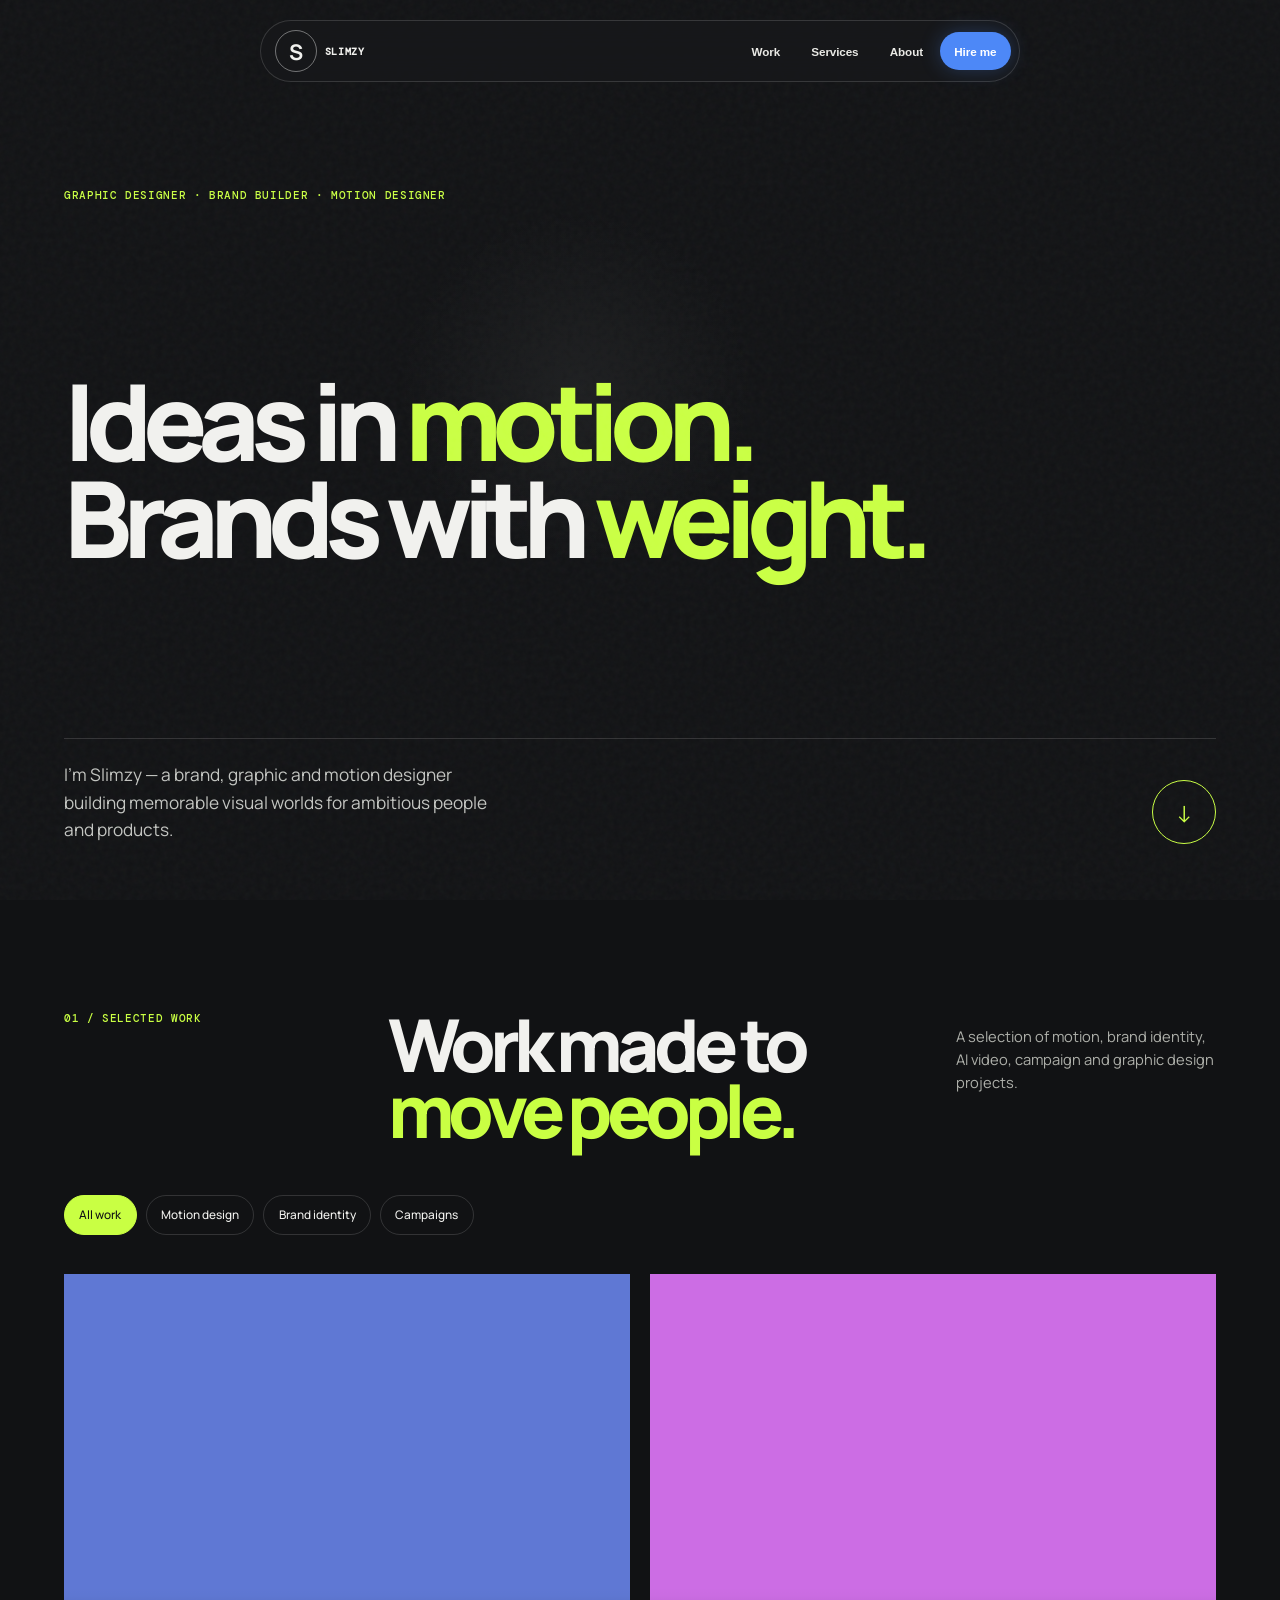
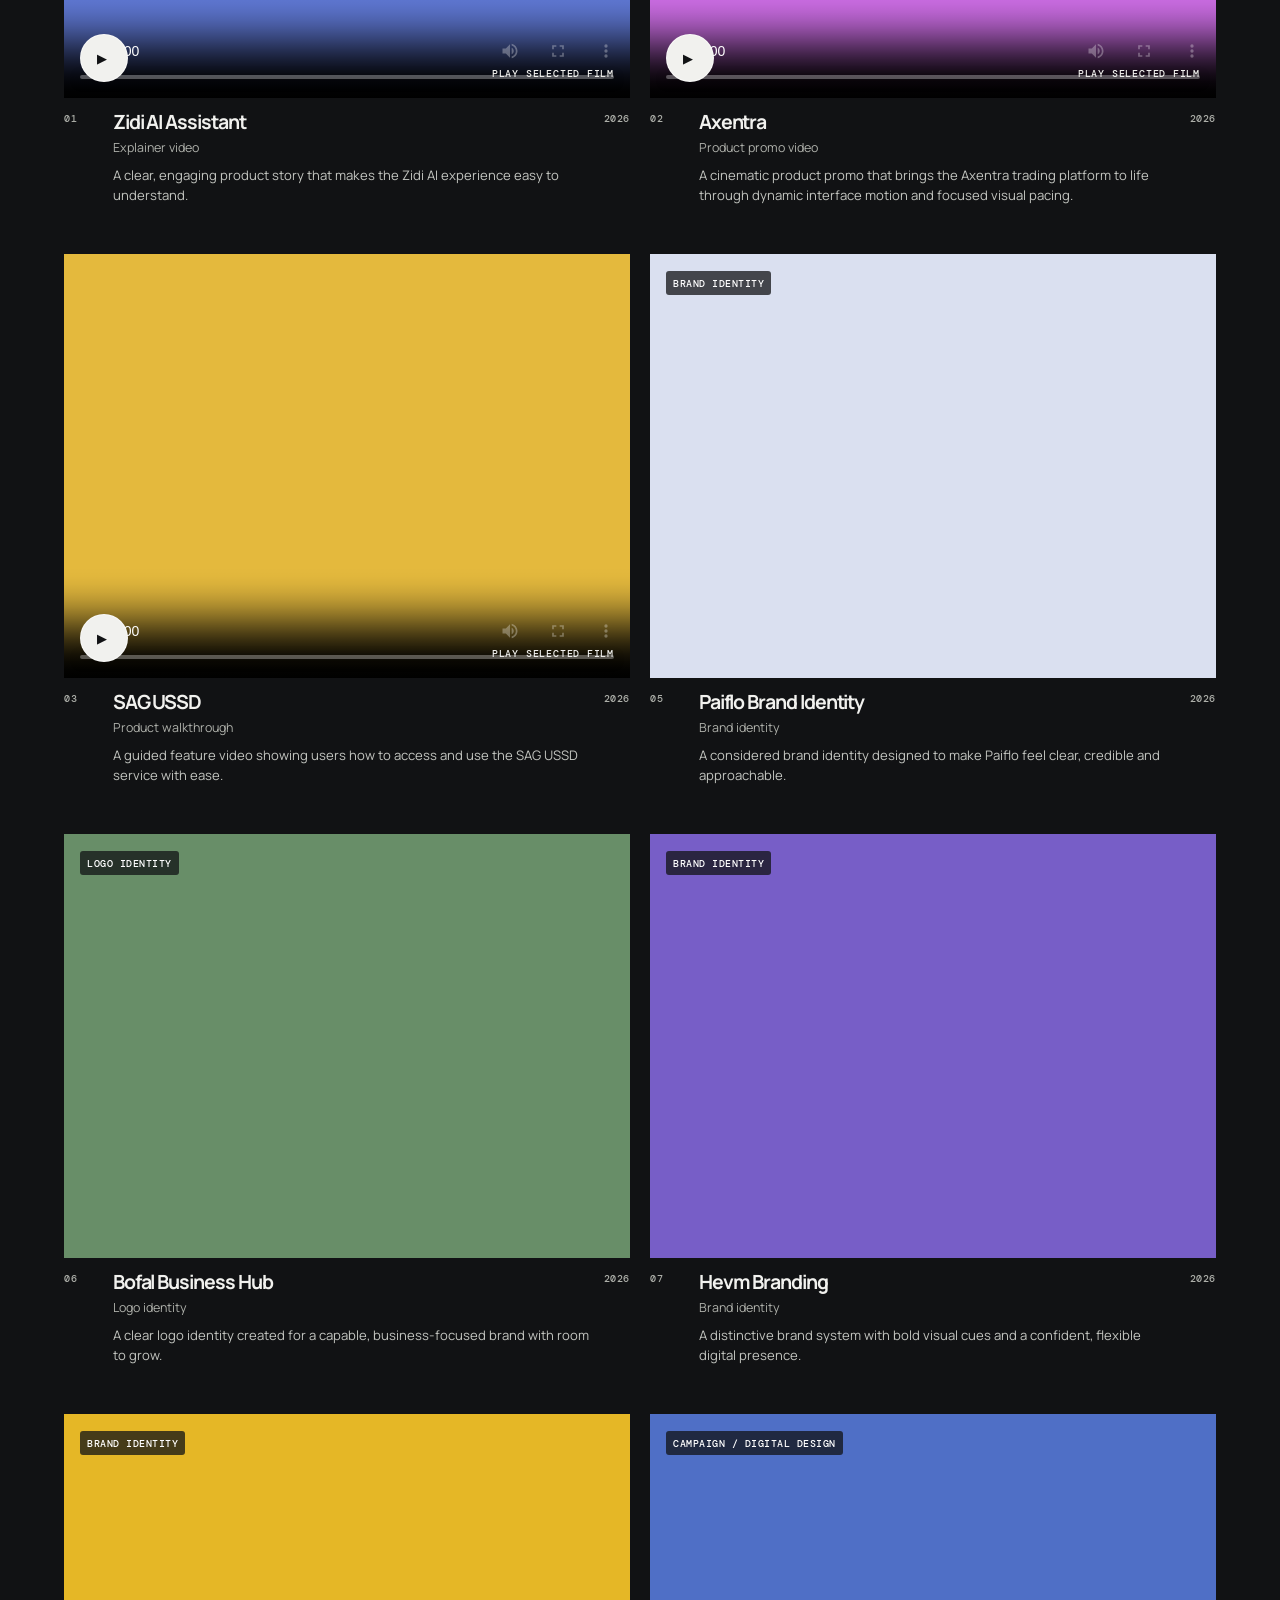
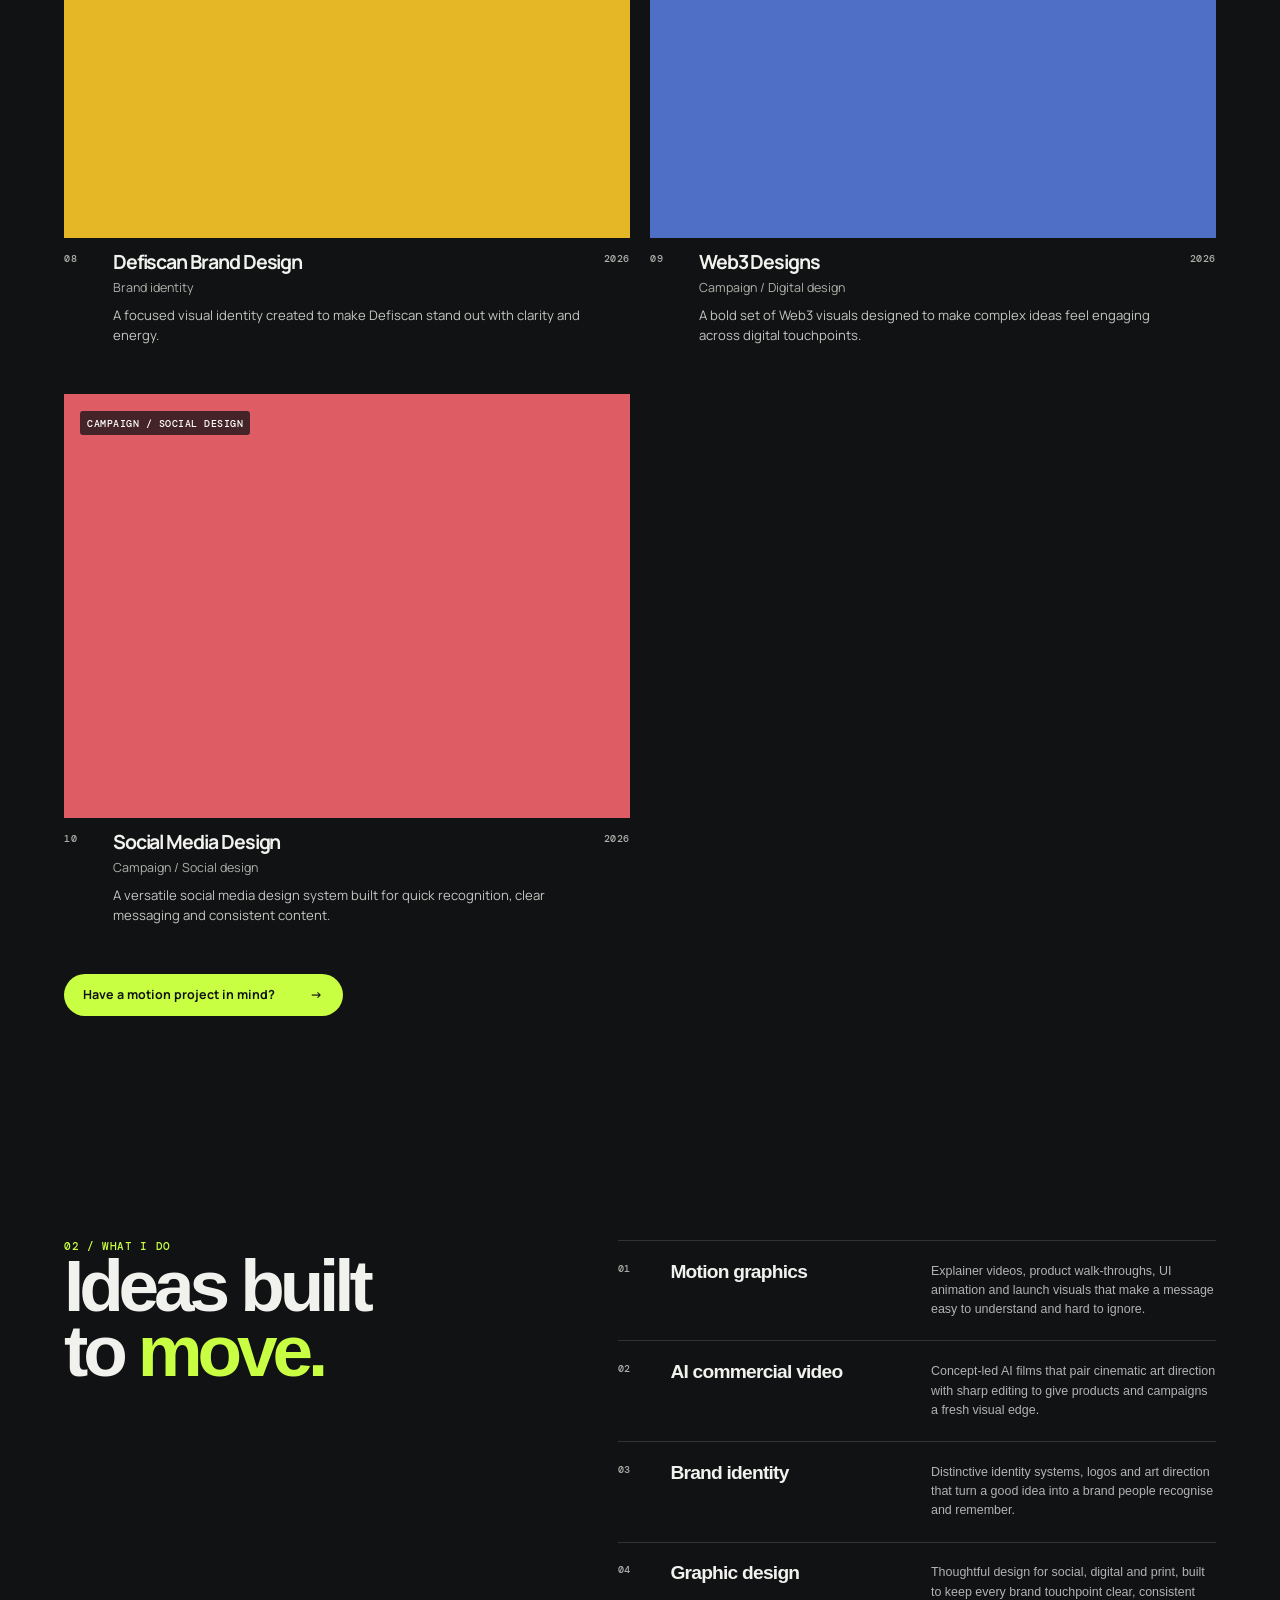
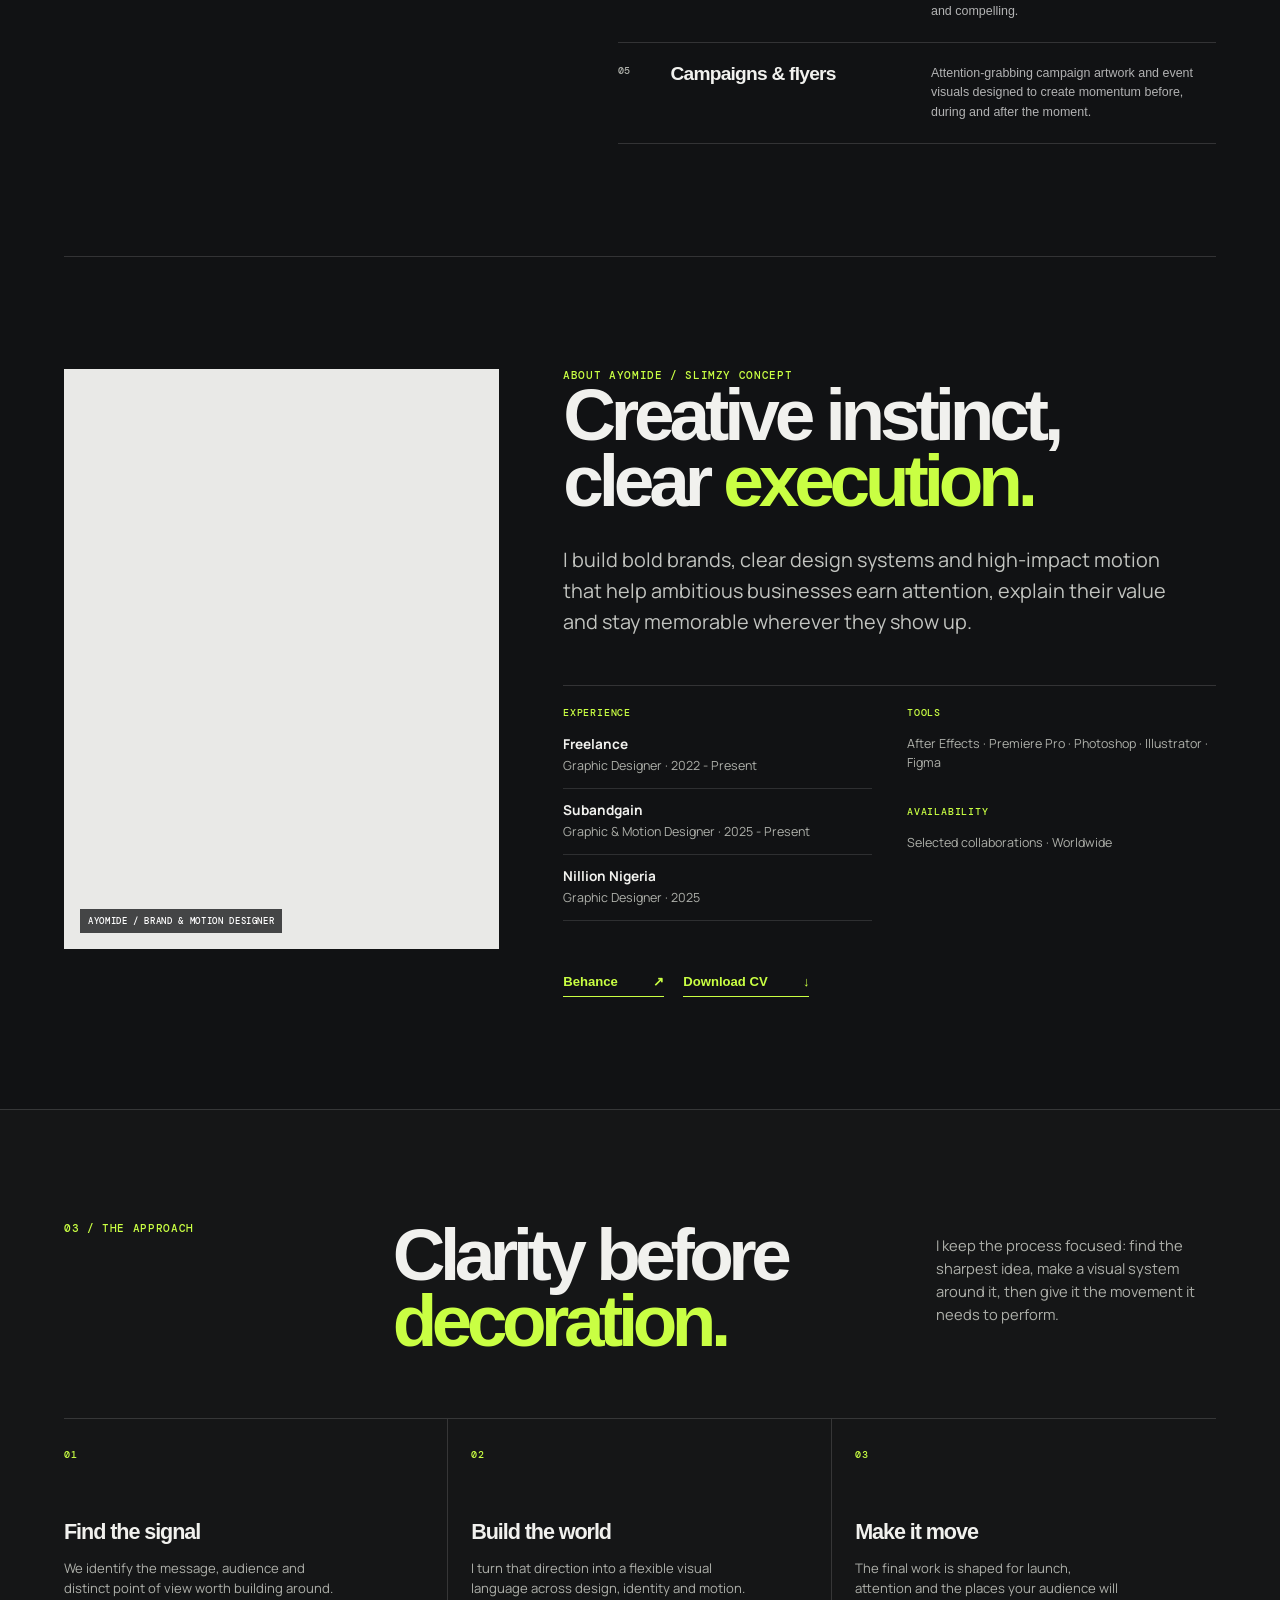
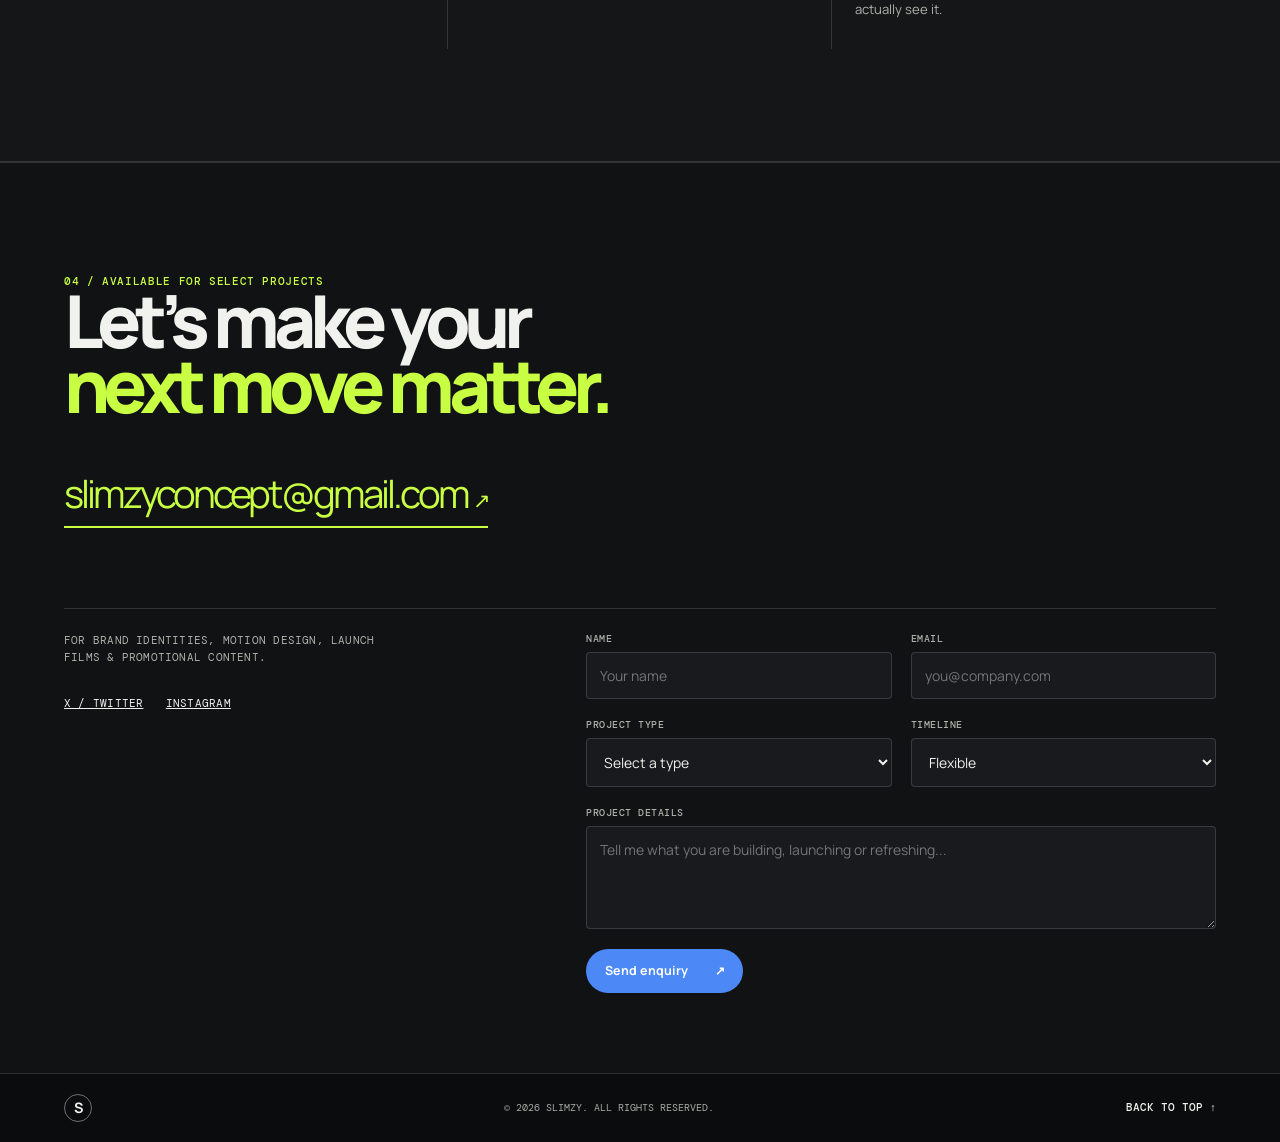
==== commit b3e96b1d: "Fix mobile navigation and video previews" ====
--- a/index.html
+++ b/index.html
@@ -17,7 +17,7 @@
       <a class="wordmark" href="#top" aria-label="Slimzy home"><b>S</b><span>SLIMZY</span></a>
       <button class="menu-toggle" aria-expanded="false" aria-controls="site-nav">Menu <span></span></button>
       <nav id="site-nav" class="site-nav" aria-label="Main navigation">
-        <a href="#motion">Work</a><a href="#services">Services</a><a href="#about">About</a><a href="#approach">Approach</a><a href="#contact">Hire me</a>
+        <a href="#motion">Work</a><a href="#services">Services</a><a href="#about">About</a><a href="#contact">Hire me</a>
       </nav>
     </header>
 
@@ -52,7 +52,7 @@
         </section>
         <section class="slimzy-about-layout">
           <div class="slimzy-portrait reveal" role="img" aria-label="Portrait of Ayomide Salami"><span>AYOMIDE / BRAND &amp; MOTION DESIGNER</span></div>
-          <div class="slimzy-about-copy reveal"><p class="eyebrow">Ayomide / Slimzy Concept</p><h2>Creative instinct,<br />clear <em>execution.</em></h2><p class="about-lede">I build bold brands, clear design systems and high-impact motion that help ambitious businesses earn attention, explain their value and stay memorable wherever they show up.</p><div class="about-details"><div><p class="detail-label">Experience</p><ul><li><strong>Freelance</strong><span>Graphic Designer · 2022 - Present</span></li><li><strong>Subandgain Telecommunication</strong><span>Graphic &amp; Motion Designer · 2025 - Present</span></li><li><strong>Nillion Nigeria</strong><span>Graphic Designer · 2025</span></li></ul></div><div><p class="detail-label">Tools</p><p>After Effects · Premiere Pro · Photoshop · Illustrator · Figma</p><p class="detail-label detail-spaced">Availability</p><p>Selected collaborations · Worldwide</p></div></div><div class="about-actions"><a class="text-link" href="https://www.behance.net/slimzyconcept1" target="_blank" rel="noreferrer">Behance <span>↗</span></a><a class="text-link" href="Slimzy-CV.pdf" download>Download CV <span>↓</span></a></div></div>
+          <div class="slimzy-about-copy reveal"><p class="eyebrow">About Ayomide / Slimzy Concept</p><h2>Creative instinct,<br />clear <em>execution.</em></h2><p class="about-lede">I build bold brands, clear design systems and high-impact motion that help ambitious businesses earn attention, explain their value and stay memorable wherever they show up.</p><div class="about-details"><div><p class="detail-label">Experience</p><ul><li><strong>Freelance</strong><span>Graphic Designer · 2022 - Present</span></li><li><strong>Subandgain</strong><span>Graphic &amp; Motion Designer · 2025 - Present</span></li><li><strong>Nillion Nigeria</strong><span>Graphic Designer · 2025</span></li></ul></div><div><p class="detail-label">Tools</p><p>After Effects · Premiere Pro · Photoshop · Illustrator · Figma</p><p class="detail-label detail-spaced">Availability</p><p>Selected collaborations · Worldwide</p></div></div><div class="about-actions"><a class="text-link" href="https://www.behance.net/slimzyconcept1" target="_blank" rel="noreferrer">Behance <span>↗</span></a><a class="text-link" href="Slimzy-CV.pdf" download>Download CV <span>↓</span></a></div></div>
         </section>
       </section>
 
--- a/polish.css
+++ b/polish.css
@@ -14,9 +14,17 @@
 .about-details li span,.about-details>div>p:not(.detail-label){color:var(--muted)}
 .about-actions .text-link{margin:0;padding:0 0 .45rem;border-bottom:1px solid var(--acid);border-radius:0;background:transparent;color:var(--acid);font-family:"Helvetica Neue",Helvetica,Arial,sans-serif;font-size:.82rem;font-weight:700}
 .project-meta .project-description{max-width:38rem;margin-top:.6rem;color:#c3c5c0;font-size:.82rem;line-height:1.5;text-transform:none}
-.slimzy-portrait{background:#e9e9e7 url("images/ayomide-portrait.png") center top/cover no-repeat}
+.slimzy-portrait{min-height:0;aspect-ratio:3/4;background:#e9e9e7 url("images/ayomide-portrait-frame.png") center top/cover no-repeat}
 .slimzy-portrait:before{display:none}
 .slimzy-portrait span{padding:.38rem .5rem;background:rgba(17,18,20,.76)}
+@media(max-width:700px){
+  .site-header{height:58px;padding:6px 10px}
+  .menu-toggle{display:none}
+  .site-nav{position:static;display:flex!important;flex:1;min-width:0;height:100%;padding:0;border:0;border-radius:0;background:transparent;flex-direction:row;align-items:center;justify-content:flex-end;gap:0}
+  .site-nav a{padding:.5rem .38rem;color:var(--paper);font-size:.56rem;white-space:nowrap}
+  .site-nav a:last-child{background:#4d88f7;box-shadow:none}
+  .round-link{flex:0 0 64px;min-width:64px;width:64px;height:64px;aspect-ratio:1;line-height:1}
+}
 
 .site-nav a{font-family:"Helvetica Neue",Helvetica,Arial,sans-serif;font-size:.73rem;letter-spacing:-.01em}
 .approach{padding-top:7rem;padding-bottom:7rem;background:#151617;border-top:1px solid var(--line);border-bottom:1px solid var(--line)}
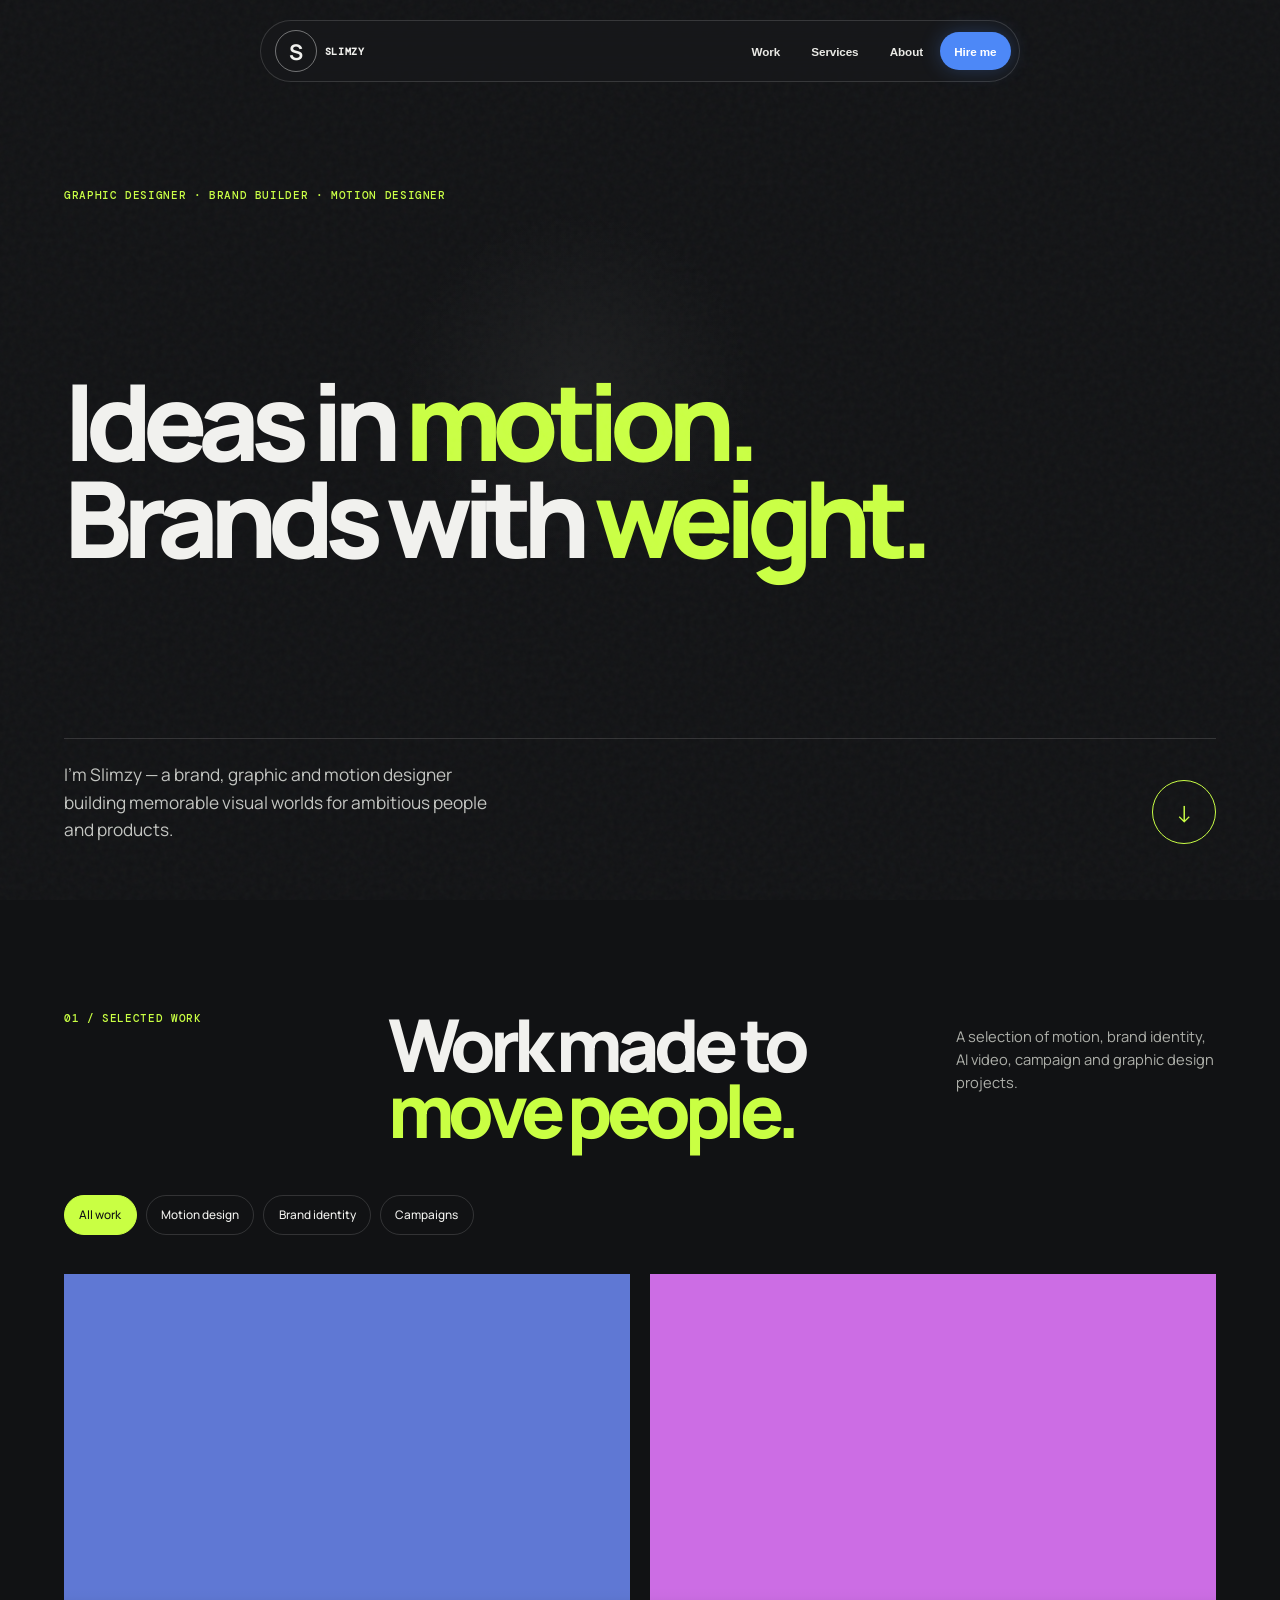
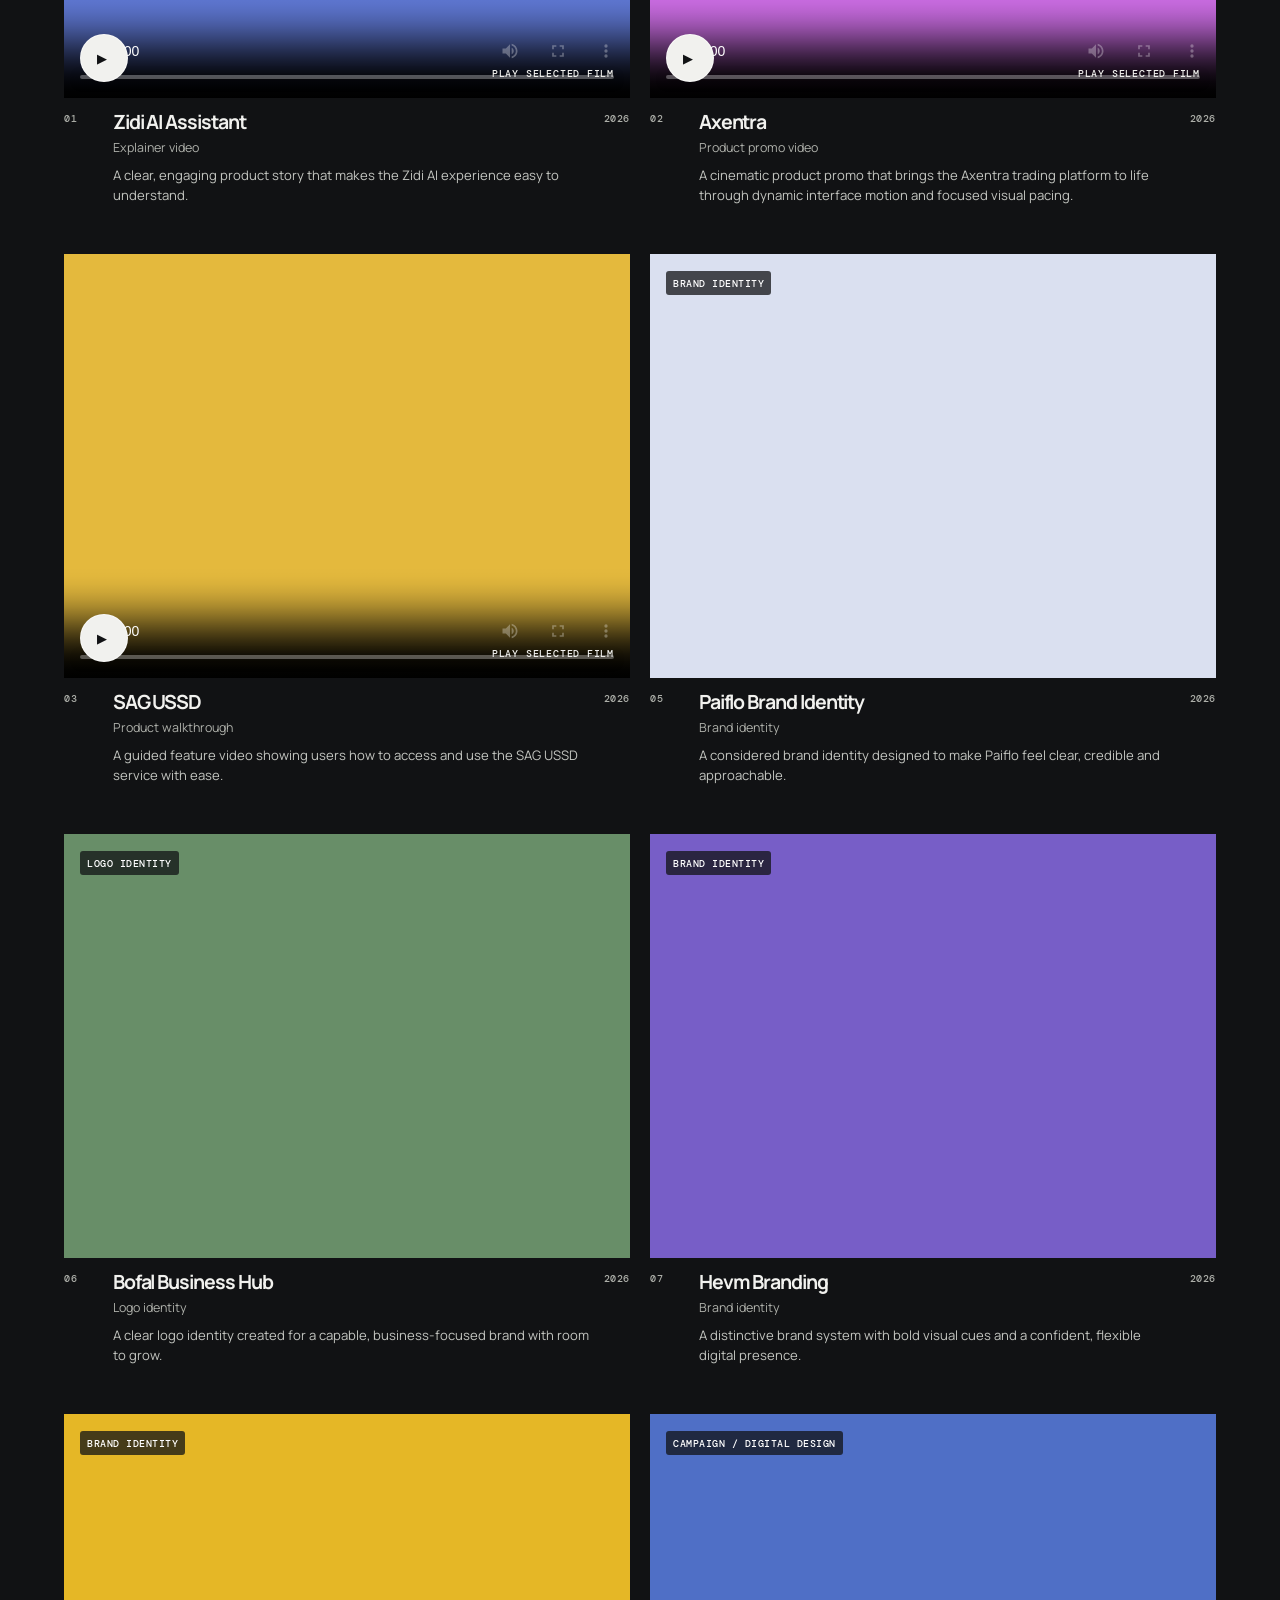
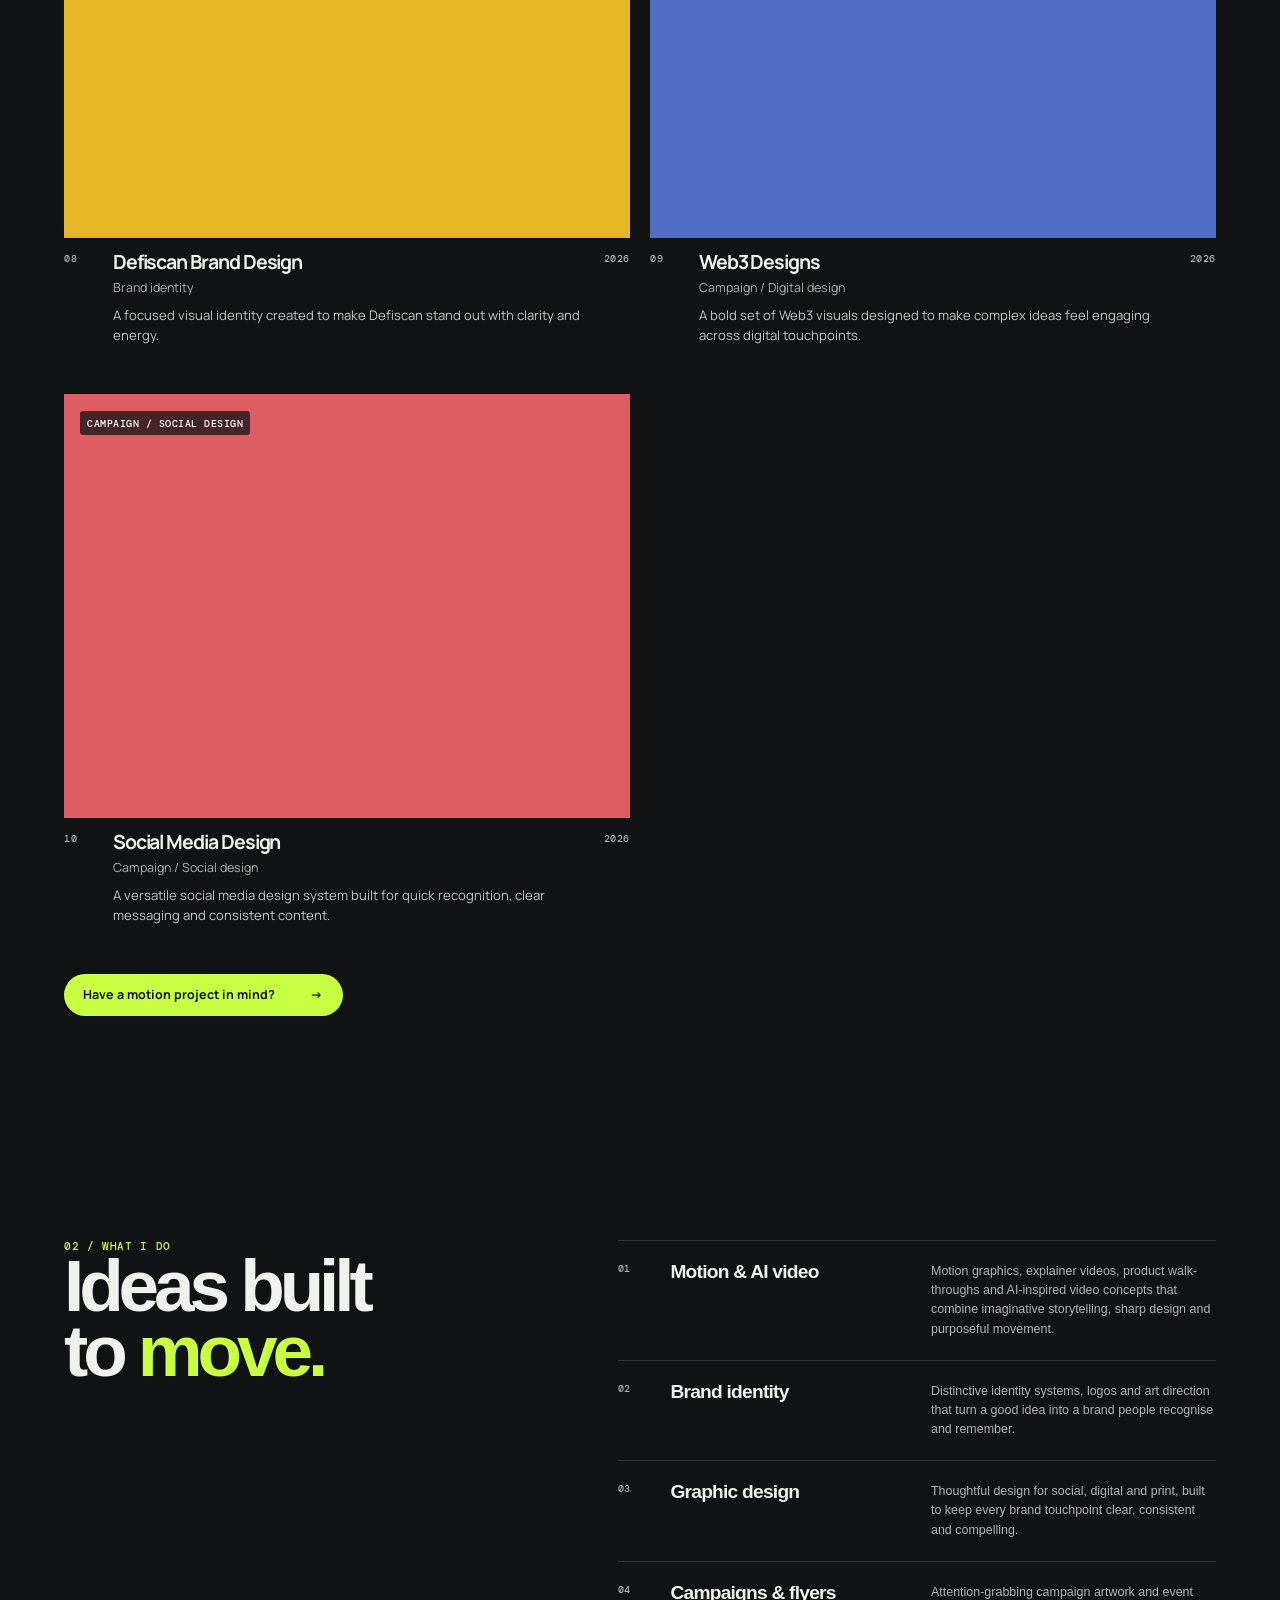
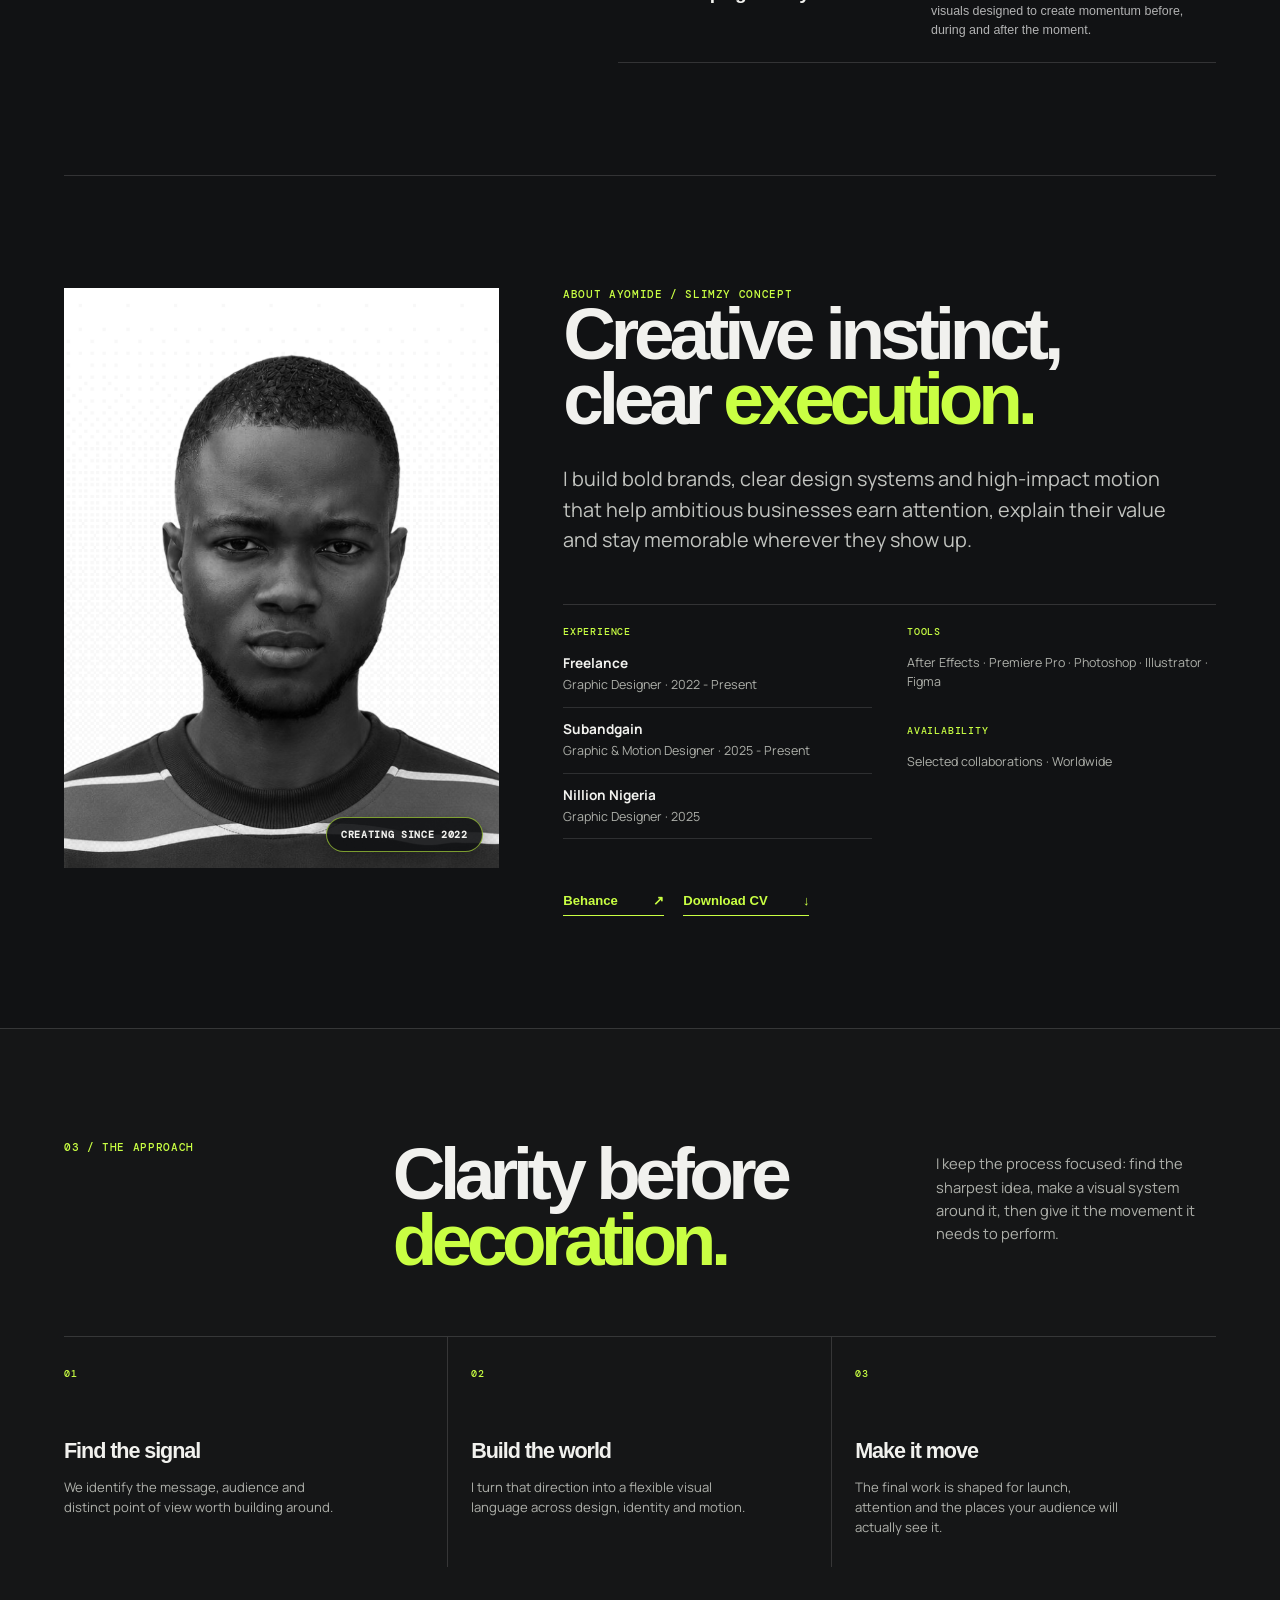
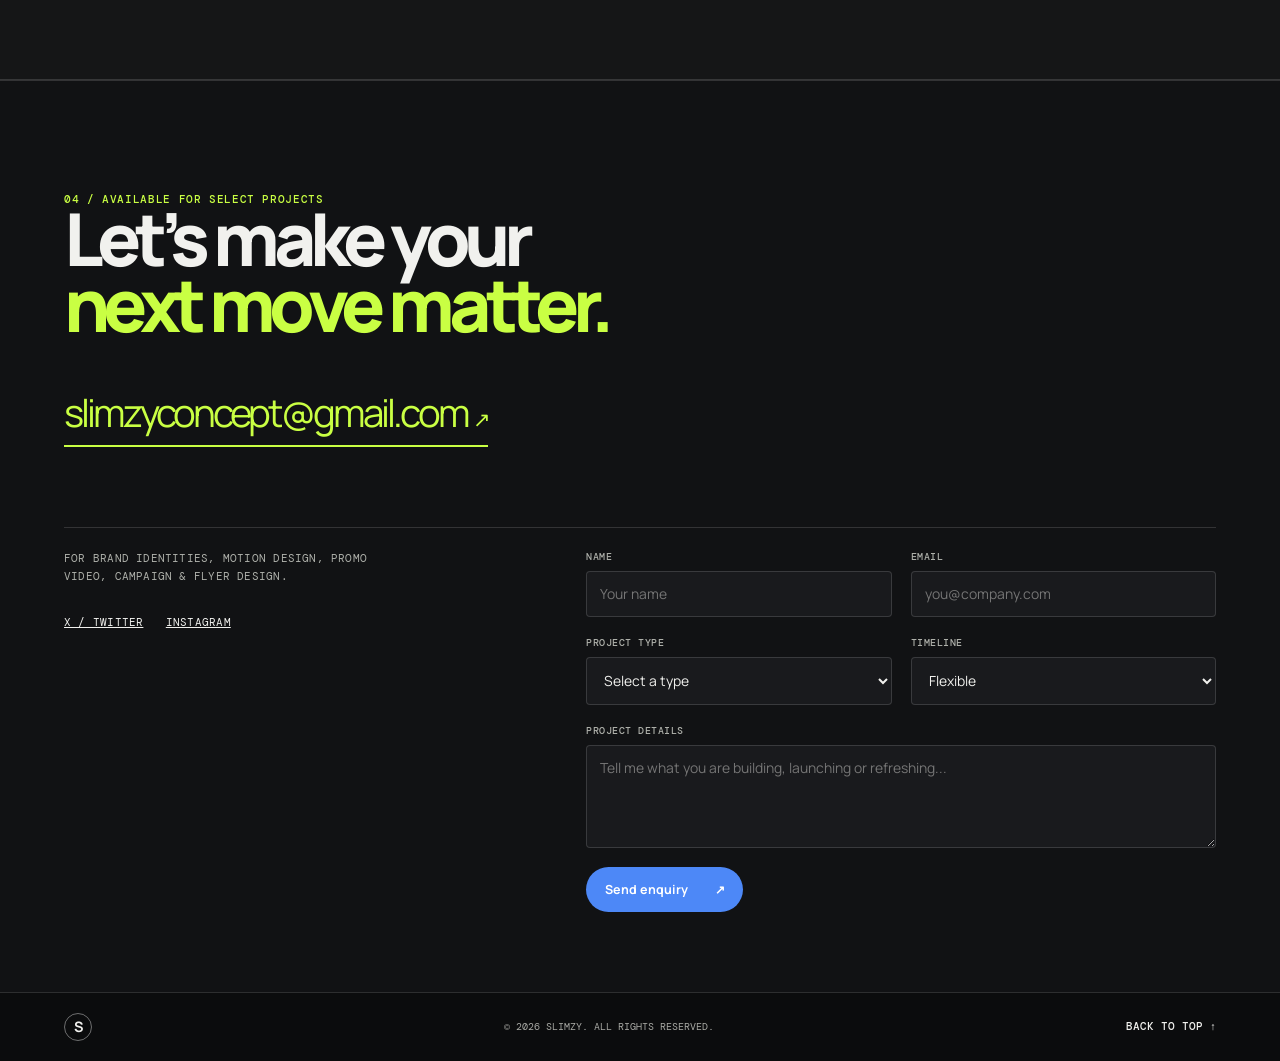
==== commit 967a7c17: "Polish mobile portrait and services" ====
--- a/index.html
+++ b/index.html
@@ -17,7 +17,7 @@
       <a class="wordmark" href="#top" aria-label="Slimzy home"><b>S</b><span>SLIMZY</span></a>
       <button class="menu-toggle" aria-expanded="false" aria-controls="site-nav">Menu <span></span></button>
       <nav id="site-nav" class="site-nav" aria-label="Main navigation">
-        <a href="#motion">Work</a><a href="#services">Services</a><a href="#about">About</a><a href="#contact">Hire me</a>
+        <a href="#motion">Work</a><a href="#services">Services</a><a href="#about-me">About</a><a href="#contact">Hire me</a>
       </nav>
     </header>
 
@@ -43,15 +43,14 @@
         <section id="services" class="services-layout">
           <div class="services-title reveal"><p class="eyebrow">02 / What I do</p><h2>Ideas built<br />to <em>move.</em></h2></div>
           <div class="services-list reveal">
-            <article class="service-row"><span>01</span><h3>Motion graphics</h3><p>Explainer videos, product walk-throughs, UI animation and launch visuals that make a message easy to understand and hard to ignore.</p></article>
-            <article class="service-row"><span>02</span><h3>AI commercial video</h3><p>Concept-led AI films that pair cinematic art direction with sharp editing to give products and campaigns a fresh visual edge.</p></article>
-            <article class="service-row"><span>03</span><h3>Brand identity</h3><p>Distinctive identity systems, logos and art direction that turn a good idea into a brand people recognise and remember.</p></article>
-            <article class="service-row"><span>04</span><h3>Graphic design</h3><p>Thoughtful design for social, digital and print, built to keep every brand touchpoint clear, consistent and compelling.</p></article>
-            <article class="service-row"><span>05</span><h3>Campaigns &amp; flyers</h3><p>Attention-grabbing campaign artwork and event visuals designed to create momentum before, during and after the moment.</p></article>
+            <article class="service-row"><span>01</span><h3>Motion &amp; AI video</h3><p>Motion graphics, explainer videos, product walk-throughs and AI-inspired video concepts that combine imaginative storytelling, sharp design and purposeful movement.</p></article>
+            <article class="service-row"><span>02</span><h3>Brand identity</h3><p>Distinctive identity systems, logos and art direction that turn a good idea into a brand people recognise and remember.</p></article>
+            <article class="service-row"><span>03</span><h3>Graphic design</h3><p>Thoughtful design for social, digital and print, built to keep every brand touchpoint clear, consistent and compelling.</p></article>
+            <article class="service-row"><span>04</span><h3>Campaigns &amp; flyers</h3><p>Attention-grabbing campaign artwork and event visuals designed to create momentum before, during and after the moment.</p></article>
           </div>
         </section>
-        <section class="slimzy-about-layout">
-          <div class="slimzy-portrait reveal" role="img" aria-label="Portrait of Ayomide Salami"><span>AYOMIDE / BRAND &amp; MOTION DESIGNER</span></div>
+        <section id="about-me" class="slimzy-about-layout">
+          <div class="slimzy-portrait reveal" role="img" aria-label="Portrait of Ayomide Salami"><span>CREATING SINCE 2022</span></div>
           <div class="slimzy-about-copy reveal"><p class="eyebrow">About Ayomide / Slimzy Concept</p><h2>Creative instinct,<br />clear <em>execution.</em></h2><p class="about-lede">I build bold brands, clear design systems and high-impact motion that help ambitious businesses earn attention, explain their value and stay memorable wherever they show up.</p><div class="about-details"><div><p class="detail-label">Experience</p><ul><li><strong>Freelance</strong><span>Graphic Designer · 2022 - Present</span></li><li><strong>Subandgain</strong><span>Graphic &amp; Motion Designer · 2025 - Present</span></li><li><strong>Nillion Nigeria</strong><span>Graphic Designer · 2025</span></li></ul></div><div><p class="detail-label">Tools</p><p>After Effects · Premiere Pro · Photoshop · Illustrator · Figma</p><p class="detail-label detail-spaced">Availability</p><p>Selected collaborations · Worldwide</p></div></div><div class="about-actions"><a class="text-link" href="https://www.behance.net/slimzyconcept1" target="_blank" rel="noreferrer">Behance <span>↗</span></a><a class="text-link" href="Slimzy-CV.pdf" download>Download CV <span>↓</span></a></div></div>
         </section>
       </section>
@@ -70,7 +69,7 @@
         <h2 class="contact-title reveal">Let’s make your<br /><em>next move matter.</em></h2>
         <a class="contact-email reveal" href="mailto:slimzyconcept@gmail.com">slimzyconcept@gmail.com <span>↗</span></a>
         <div class="contact-layout reveal">
-          <div class="contact-meta"><p>For brand identities, motion design, launch films &amp; promotional content.</p><div><a href="https://x.com/slimzycpt" target="_blank" rel="noreferrer">X / Twitter</a><a href="https://www.instagram.com/slimzy.cpt/" target="_blank" rel="noreferrer">Instagram</a></div></div>
+          <div class="contact-meta"><p>For brand identities, motion design, promo video, campaign &amp; flyer design.</p><div><a href="https://x.com/slimzycpt" target="_blank" rel="noreferrer">X / Twitter</a><a href="https://www.instagram.com/slimzy.cpt/" target="_blank" rel="noreferrer">Instagram</a></div></div>
           <form id="project-form" class="project-form">
             <label>Name<input name="name" placeholder="Your name" required /></label>
             <label>Email<input name="email" type="email" placeholder="you@company.com" required /></label>
--- a/polish.css
+++ b/polish.css
@@ -16,14 +16,17 @@
 .project-meta .project-description{max-width:38rem;margin-top:.6rem;color:#c3c5c0;font-size:.82rem;line-height:1.5;text-transform:none}
 .slimzy-portrait{min-height:0;aspect-ratio:3/4;background:#e9e9e7 url("images/ayomide-portrait-frame.png") center top/cover no-repeat}
 .slimzy-portrait:before{display:none}
-.slimzy-portrait span{padding:.38rem .5rem;background:rgba(17,18,20,.76)}
+.slimzy-portrait span{left:auto;right:1rem;bottom:1rem;padding:.62rem .9rem;border:.5px solid rgba(201,255,67,.58);border-radius:999px;background:rgba(17,18,20,.9);color:var(--paper);box-shadow:0 4px 18px rgba(0,0,0,.28);font:700 .6rem var(--mono);letter-spacing:.07em}
+.slimzy-about-layout{scroll-margin-top:6.5rem}
 @media(max-width:700px){
   .site-header{height:58px;padding:6px 10px}
   .menu-toggle{display:none}
   .site-nav{position:static;display:flex!important;flex:1;min-width:0;height:100%;padding:0;border:0;border-radius:0;background:transparent;flex-direction:row;align-items:center;justify-content:flex-end;gap:0}
-  .site-nav a{padding:.5rem .38rem;color:var(--paper);font-size:.56rem;white-space:nowrap}
-  .site-nav a:last-child{background:#4d88f7;box-shadow:none}
+  .site-nav a{padding:.5rem .28rem;color:var(--paper);font-size:.55rem;white-space:nowrap}
+  .site-nav a:last-child{background:#4d88f7;box-shadow:0 0 16px rgba(77,136,247,.48)}
   .round-link{flex:0 0 64px;min-width:64px;width:64px;height:64px;aspect-ratio:1;line-height:1}
+  .slimzy-portrait{width:calc(100% + 11vw);margin-right:-5.5vw;margin-left:-5.5vw;aspect-ratio:9/10;background-position:center top}
+  .slimzy-portrait span{right:1rem;bottom:1rem}
 }
 
 .site-nav a{font-family:"Helvetica Neue",Helvetica,Arial,sans-serif;font-size:.73rem;letter-spacing:-.01em}
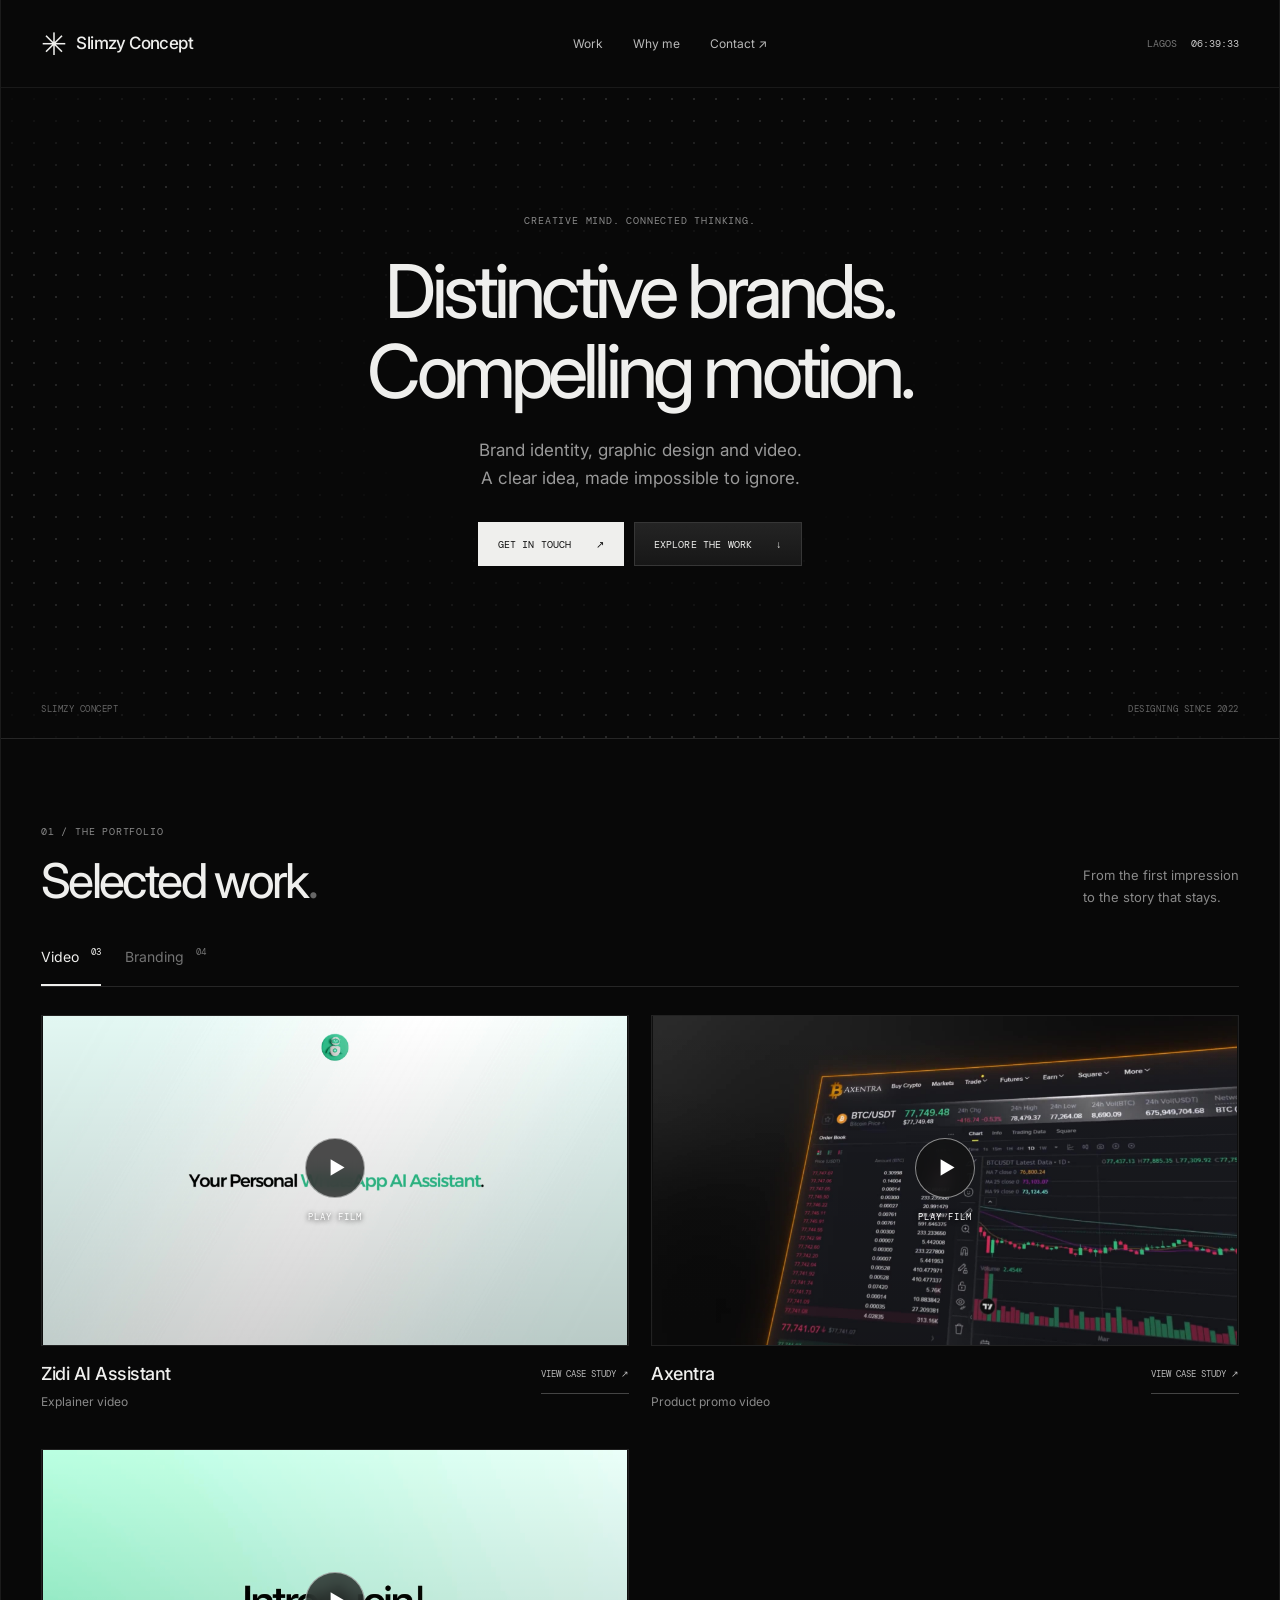
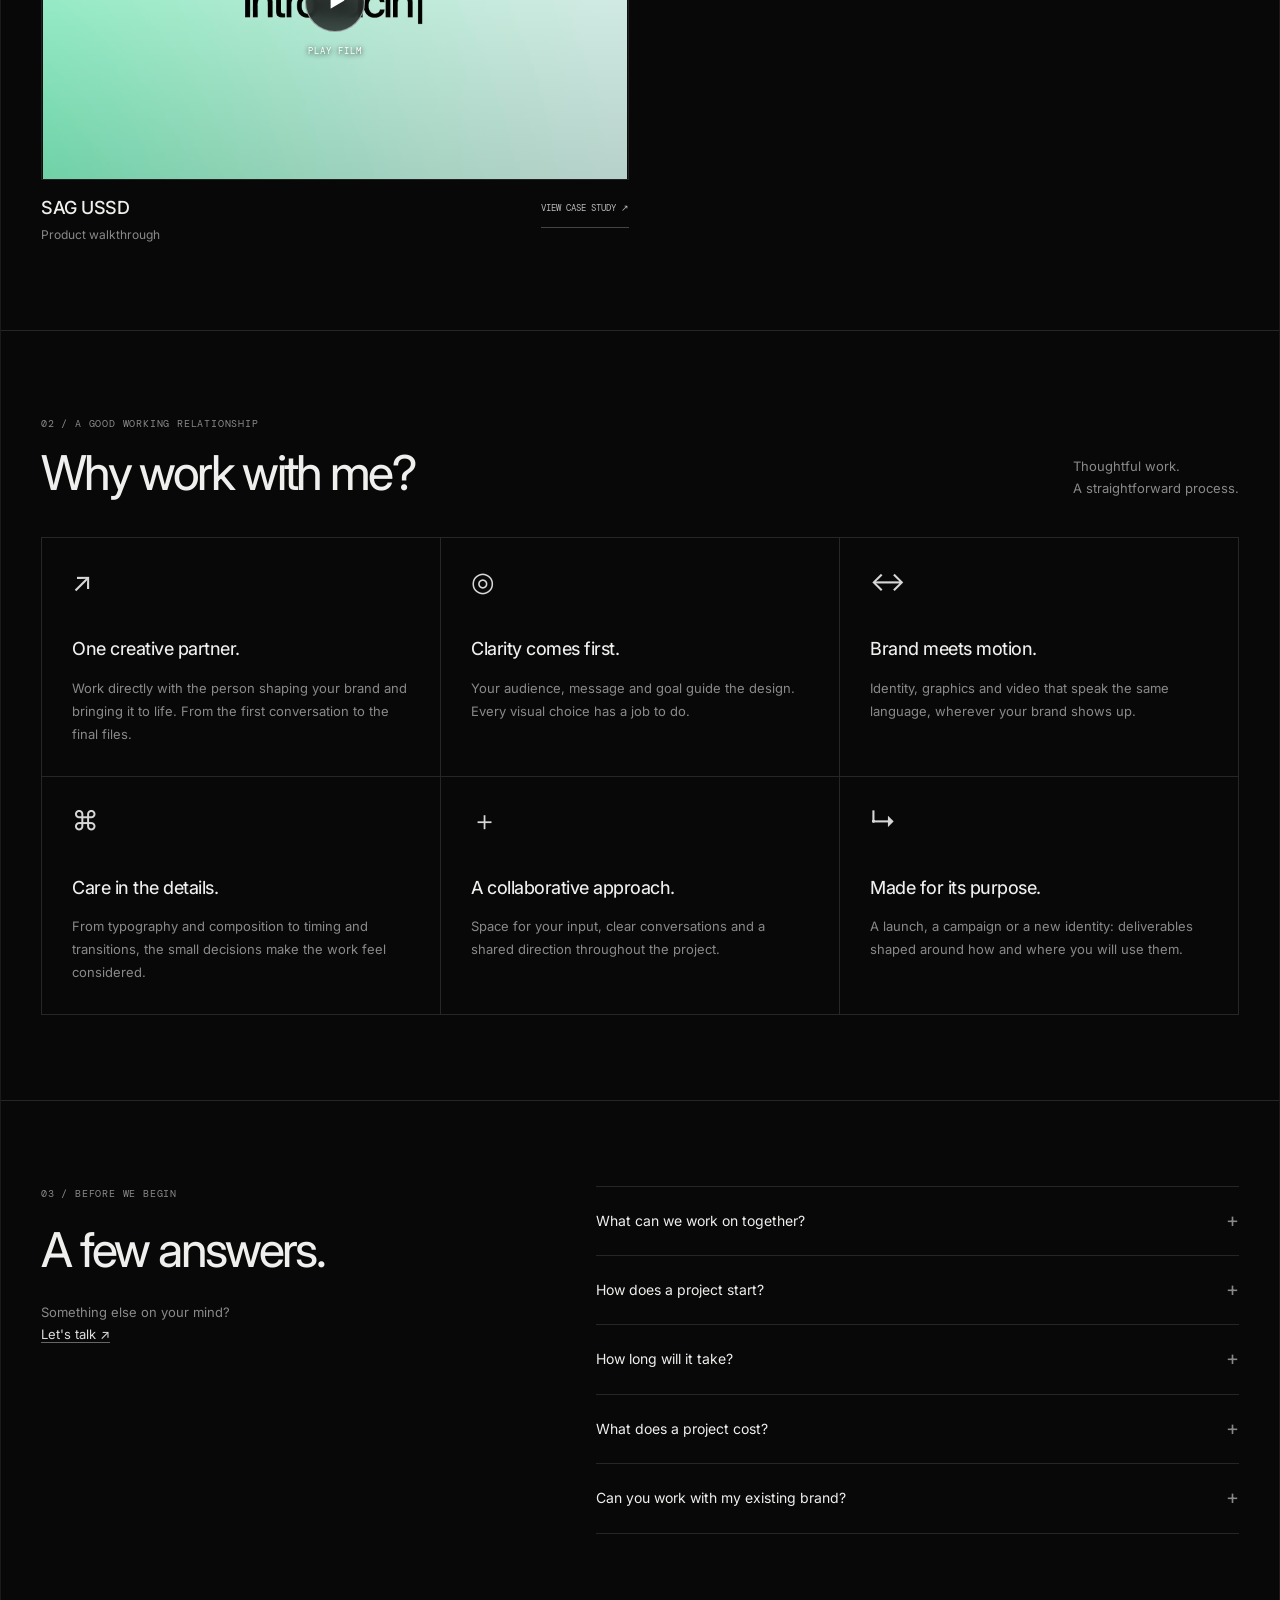
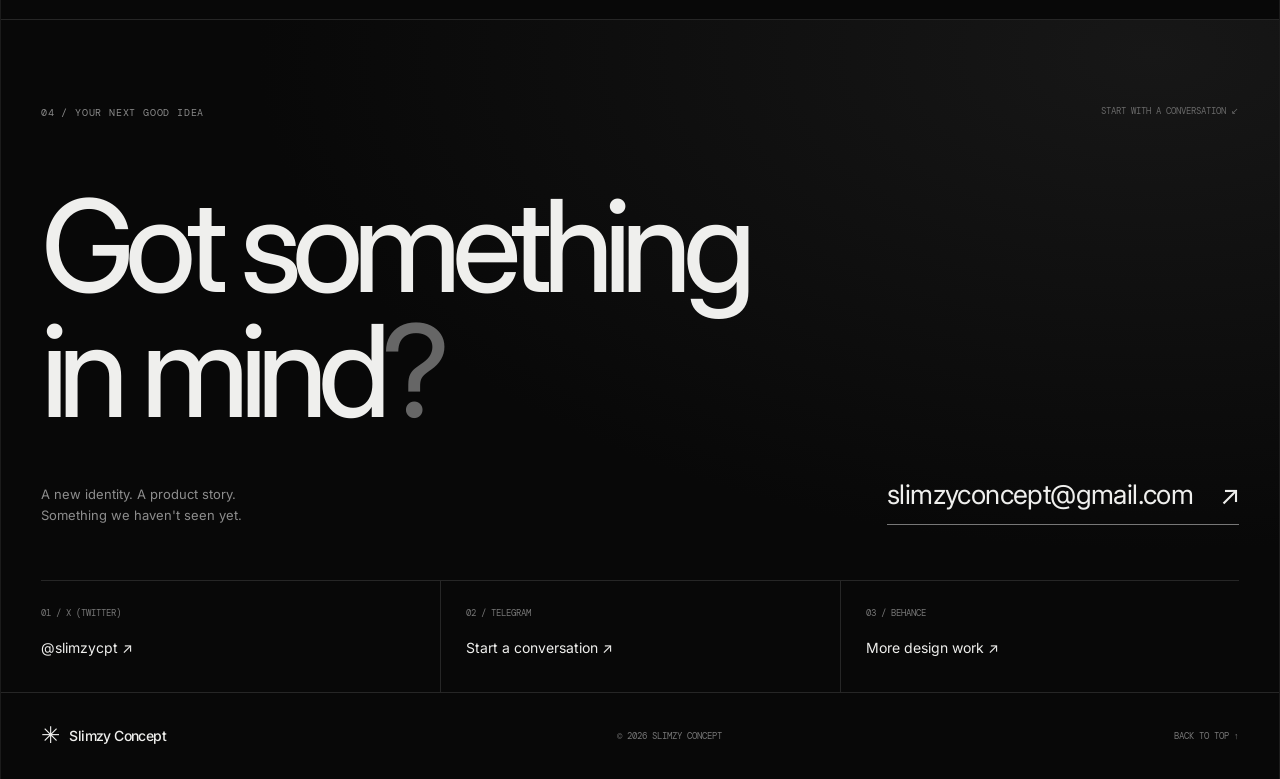
==== commit 0015b44a: "Publish new minimal Slimzy Concept portfolio" ====
--- a/index.html
+++ b/index.html
@@ -1,90 +1,15 @@
 <!doctype html>
 <html lang="en">
-  <head>
-    <meta charset="UTF-8" />
-    <meta name="viewport" content="width=device-width, initial-scale=1.0" />
-    <meta name="description" content="Slimzy — brand, graphic and motion designer." />
-    <title>Slimzy — Motion & Brand Designer</title>
-    <link rel="preconnect" href="https://fonts.googleapis.com" />
-    <link rel="preconnect" href="https://fonts.gstatic.com" crossorigin />
-    <link href="https://fonts.googleapis.com/css2?family=DM+Mono:wght@400;500&family=Manrope:wght@400;500;600;700;800&family=Playfair+Display:ital,wght@0,600;0,700;1,600;1,700&display=swap" rel="stylesheet" />
-    <link rel="stylesheet" href="styles.css" />
-    <link rel="stylesheet" href="polish.css" />
-  </head>
-  <body>
-    <div class="grain" aria-hidden="true"></div>
-    <header class="site-header">
-      <a class="wordmark" href="#top" aria-label="Slimzy home"><b>S</b><span>SLIMZY</span></a>
-      <button class="menu-toggle" aria-expanded="false" aria-controls="site-nav">Menu <span></span></button>
-      <nav id="site-nav" class="site-nav" aria-label="Main navigation">
-        <a href="#motion">Work</a><a href="#services">Services</a><a href="#about-me">About</a><a href="#contact">Hire me</a>
-      </nav>
-    </header>
-
-    <main id="top">
-      <section class="hero section-pad">
-        <p class="eyebrow reveal">Graphic designer · Brand builder · Motion designer</p>
-        <h1 class="hero-title reveal">Ideas in <em>motion.</em><br />Brands with <em>weight.</em></h1>
-        <div class="hero-bottom reveal">
-          <p>I'm Slimzy — a brand, graphic and motion designer building memorable visual worlds for ambitious people and products.</p>
-          <a class="round-link" href="#motion" aria-label="Explore selected work">↓</a>
-        </div>
-      </section>
-
-      <section id="motion" class="work-section section-pad">
-        <div class="section-heading reveal"><p class="eyebrow">01 / Selected work</p><h2>Work made to<br /><em>move people.</em></h2><p class="section-intro">A selection of motion, brand identity, AI video, campaign and graphic design projects.</p></div>
-        <div class="work-filters reveal" aria-label="Filter selected work"><button type="button" class="is-active" data-filter="all" aria-pressed="true">All work</button><button type="button" data-filter="motion" aria-pressed="false">Motion design</button><button type="button" data-filter="brand" aria-pressed="false">Brand identity</button><button type="button" data-filter="campaign" aria-pressed="false">Campaigns</button></div>
-        <div id="work-grid" class="project-grid" aria-live="polite"></div>
-        <p id="filter-empty" class="filter-empty" hidden>No projects in this category yet.</p>
-        <a class="text-link reveal" href="mailto:slimzyconcept@gmail.com?subject=Motion%20project%20enquiry">Have a motion project in mind? <span>→</span></a>
-      </section>
-
-      <section id="about" class="about section-pad">
-        <section id="services" class="services-layout">
-          <div class="services-title reveal"><p class="eyebrow">02 / What I do</p><h2>Ideas built<br />to <em>move.</em></h2></div>
-          <div class="services-list reveal">
-            <article class="service-row"><span>01</span><h3>Motion &amp; AI video</h3><p>Motion graphics, explainer videos, product walk-throughs and AI-inspired video concepts that combine imaginative storytelling, sharp design and purposeful movement.</p></article>
-            <article class="service-row"><span>02</span><h3>Brand identity</h3><p>Distinctive identity systems, logos and art direction that turn a good idea into a brand people recognise and remember.</p></article>
-            <article class="service-row"><span>03</span><h3>Graphic design</h3><p>Thoughtful design for social, digital and print, built to keep every brand touchpoint clear, consistent and compelling.</p></article>
-            <article class="service-row"><span>04</span><h3>Campaigns &amp; flyers</h3><p>Attention-grabbing campaign artwork and event visuals designed to create momentum before, during and after the moment.</p></article>
-          </div>
-        </section>
-        <section id="about-me" class="slimzy-about-layout">
-          <div class="slimzy-portrait reveal" role="img" aria-label="Portrait of Ayomide Salami"><span>CREATING SINCE 2022</span></div>
-          <div class="slimzy-about-copy reveal"><p class="eyebrow">About Ayomide / Slimzy Concept</p><h2>Creative instinct,<br />clear <em>execution.</em></h2><p class="about-lede">I build bold brands, clear design systems and high-impact motion that help ambitious businesses earn attention, explain their value and stay memorable wherever they show up.</p><div class="about-details"><div><p class="detail-label">Experience</p><ul><li><strong>Freelance</strong><span>Graphic Designer · 2022 - Present</span></li><li><strong>Subandgain</strong><span>Graphic &amp; Motion Designer · 2025 - Present</span></li><li><strong>Nillion Nigeria</strong><span>Graphic Designer · 2025</span></li></ul></div><div><p class="detail-label">Tools</p><p>After Effects · Premiere Pro · Photoshop · Illustrator · Figma</p><p class="detail-label detail-spaced">Availability</p><p>Selected collaborations · Worldwide</p></div></div><div class="about-actions"><a class="text-link" href="https://www.behance.net/slimzyconcept1" target="_blank" rel="noreferrer">Behance <span>↗</span></a><a class="text-link" href="Slimzy-CV.pdf" download>Download CV <span>↓</span></a></div></div>
-        </section>
-      </section>
-
-      <section id="approach" class="approach section-pad">
-        <div class="approach-heading reveal"><p class="eyebrow">03 / The approach</p><h2>Clarity before<br /><em>decoration.</em></h2><p>I keep the process focused: find the sharpest idea, make a visual system around it, then give it the movement it needs to perform.</p></div>
-        <div class="approach-list reveal">
-          <article><span>01</span><h3>Find the signal</h3><p>We identify the message, audience and distinct point of view worth building around.</p></article>
-          <article><span>02</span><h3>Build the world</h3><p>I turn that direction into a flexible visual language across design, identity and motion.</p></article>
-          <article><span>03</span><h3>Make it move</h3><p>The final work is shaped for launch, attention and the places your audience will actually see it.</p></article>
-        </div>
-      </section>
-
-      <section id="contact" class="contact section-pad">
-        <p class="eyebrow reveal">04 / Available for select projects</p>
-        <h2 class="contact-title reveal">Let’s make your<br /><em>next move matter.</em></h2>
-        <a class="contact-email reveal" href="mailto:slimzyconcept@gmail.com">slimzyconcept@gmail.com <span>↗</span></a>
-        <div class="contact-layout reveal">
-          <div class="contact-meta"><p>For brand identities, motion design, promo video, campaign &amp; flyer design.</p><div><a href="https://x.com/slimzycpt" target="_blank" rel="noreferrer">X / Twitter</a><a href="https://www.instagram.com/slimzy.cpt/" target="_blank" rel="noreferrer">Instagram</a></div></div>
-          <form id="project-form" class="project-form">
-            <label>Name<input name="name" placeholder="Your name" required /></label>
-            <label>Email<input name="email" type="email" placeholder="you@company.com" required /></label>
-            <label>Project type<select name="type" required><option value="" selected disabled>Select a type</option><option>Brand identity</option><option>Graphic design</option><option>Launch video</option><option>Promo video</option><option>Motion design</option></select></label>
-            <label>Timeline<select name="timeline"><option>Flexible</option><option>ASAP</option><option>2–4 weeks</option><option>1–2 months</option></select></label>
-            <label class="full">Project details<textarea name="details" rows="4" placeholder="Tell me what you are building, launching or refreshing..."></textarea></label>
-            <button class="send-button" type="submit">Send enquiry <span>↗</span></button>
-          </form>
-        </div>
-      </section>
-    </main>
-
-    <footer><a class="wordmark" href="#top"><b>S</b><span>SLIMZY</span></a><p>© <span id="year"></span> Slimzy. All rights reserved.</p><a href="#top">Back to top ↑</a></footer>
-    <template id="motion-card-template"><article class="portfolio-card motion-project reveal"><div class="project-visual video-visual"><video controls playsinline preload="auto"></video><button class="video-start" type="button" aria-label="Play video">▶</button><span class="video-label">Play selected film</span></div><div class="project-meta"><span class="project-number"></span><div><h3></h3><p class="project-type"></p><p class="project-description"></p></div><span class="project-year"></span></div></article></template>
-    <template id="brand-card-template"><article class="portfolio-card brand-project"><a class="brand-project-link" target="_blank" rel="noreferrer"><div class="project-visual brand-visual"><span></span></div><div class="project-meta"><span class="project-number"></span><div><h3></h3><p class="project-type"></p><p class="project-description"></p></div><span class="project-year">↗</span></div></a></article></template>
-    <script src="script.js"></script>
-  </body>
-</html>
+<head><meta charset="UTF-8"><meta name="viewport" content="width=device-width,initial-scale=1"><meta name="description" content="Brand identities and motion by Slimzy Concept."><title>Slimzy Concept — Brand & Motion</title><link rel="stylesheet" href="style.css"><link rel="stylesheet" href="player.css"><script src="projects.js" defer></script><script src="app.js" defer></script></head>
+<body id="top">
+<a class="skip" href="#work">Skip to selected work</a>
+<div class="page-shell">
+<header class="header"><a class="logo" href="index.html" aria-label="Slimzy Concept home"><span class="symbol" aria-hidden="true">✳</span> Slimzy Concept</a><nav aria-label="Main navigation"><a href="#work">Work</a><a href="#why">Why me</a><a href="#contact">Contact <span>↗</span></a></nav><span class="clock" aria-label="Time in Lagos">LAGOS <time></time></span></header>
+<main>
+<section class="hero" aria-labelledby="hero-title"><div class="dot-field" aria-hidden="true"></div><p class="eyebrow">CREATIVE MIND. CONNECTED THINKING.</p><h1 id="hero-title">Distinctive brands.<br>Compelling motion.</h1><p class="hero-copy">Brand identity, graphic design and video.<br>A clear idea, made impossible to ignore.</p><div class="actions"><a class="button primary" href="#contact">GET IN TOUCH <span>↗</span></a><a class="button" href="#work">EXPLORE THE WORK <span>↓</span></a></div><div class="hero-foot"><span>SLIMZY CONCEPT</span><span>DESIGNING SINCE 2022</span></div></section>
+<section id="work" class="work section"><div class="section-head"><div><p class="eyebrow">01 / THE PORTFOLIO</p><h2>Selected work<span class="muted">.</span></h2></div><p>From the first impression<br>to the story that stays.</p></div><div class="work-tabs" role="tablist" aria-label="Project category"><button id="video-tab" role="tab" aria-selected="true" aria-controls="video-panel" data-category="video">Video <span>03</span></button><button id="branding-tab" role="tab" aria-selected="false" aria-controls="branding-panel" tabindex="-1" data-category="branding">Branding <span>04</span></button></div><div id="video-panel" class="project-grid" role="tabpanel" aria-labelledby="video-tab"></div><div id="branding-panel" class="project-grid" role="tabpanel" aria-labelledby="branding-tab" hidden></div><noscript><p>Enable JavaScript to browse the portfolio, or <a href="https://www.behance.net/slimzyconcept1">view my work on Behance</a>.</p></noscript></section>
+<section id="why" class="section why"><div class="section-head"><div><p class="eyebrow">02 / A GOOD WORKING RELATIONSHIP</p><h2>Why work with me?</h2></div><p>Thoughtful work.<br>A straightforward process.</p></div><div class="benefits"><article><span class="benefit-icon">↗</span><h3>One creative partner.</h3><p>Work directly with the person shaping your brand and bringing it to life. From the first conversation to the final files.</p></article><article><span class="benefit-icon">◎</span><h3>Clarity comes first.</h3><p>Your audience, message and goal guide the design. Every visual choice has a job to do.</p></article><article><span class="benefit-icon">↔</span><h3>Brand meets motion.</h3><p>Identity, graphics and video that speak the same language, wherever your brand shows up.</p></article><article><span class="benefit-icon">⌘</span><h3>Care in the details.</h3><p>From typography and composition to timing and transitions, the small decisions make the work feel considered.</p></article><article><span class="benefit-icon">＋</span><h3>A collaborative approach.</h3><p>Space for your input, clear conversations and a shared direction throughout the project.</p></article><article><span class="benefit-icon">↳</span><h3>Made for its purpose.</h3><p>A launch, a campaign or a new identity: deliverables shaped around how and where you will use them.</p></article></div></section>
+<section id="faq" class="section faq"><div><p class="eyebrow">03 / BEFORE WE BEGIN</p><h2>A few answers.</h2><p class="section-copy">Something else on your mind?<br><a href="mailto:slimzyconcept@gmail.com">Let's talk ↗</a></p></div><div class="questions"><details name="portfolio-faq"><summary>What can we work on together?<span>+</span></summary><p>Brand identities, logos, graphic design, campaigns and flyers, plus motion graphics, explainers, product walkthroughs and promotional videos. AI-assisted video concepts can also be discussed as part of the brief.</p></details><details name="portfolio-faq"><summary>How does a project start?<span>+</span></summary><p>Send a short introduction to your brand, what you need and your ideal timeline. We will talk through the scope, creative direction and next steps before starting.</p></details><details name="portfolio-faq"><summary>How long will it take?<span>+</span></summary><p>It depends on the scope and the assets available. We will agree on a realistic schedule before the project begins, including time for feedback and revisions.</p></details><details name="portfolio-faq"><summary>What does a project cost?<span>+</span></summary><p>Pricing is based on the deliverables, complexity and timeline. Share your brief and I will prepare a quote for your project.</p></details><details name="portfolio-faq"><summary>Can you work with my existing brand?<span>+</span></summary><p>Yes. I can work with your identity and guidelines to create new graphics or motion that feel consistent with your brand.</p></details></div></section>
+<section id="contact" class="section contact"><div class="contact-top"><p class="eyebrow">04 / YOUR NEXT GOOD IDEA</p><span class="contact-note">START WITH A CONVERSATION ↙</span></div><h2>Got something<br>in mind<span class="muted">?</span></h2><div class="contact-bottom"><p>A new identity. A product story.<br>Something we haven't seen yet.</p><a class="email-link" href="mailto:slimzyconcept@gmail.com">slimzyconcept@gmail.com <span>↗</span></a></div><div class="social-links"><a href="https://x.com/slimzycpt" target="_blank" rel="noopener noreferrer"><span>01 / X (TWITTER)</span><strong>@slimzycpt ↗</strong></a><a href="https://t.me/slimzycpt" target="_blank" rel="noopener noreferrer"><span>02 / TELEGRAM</span><strong>Start a conversation ↗</strong></a><a href="https://www.behance.net/slimzyconcept1" target="_blank" rel="noopener noreferrer"><span>03 / BEHANCE</span><strong>More design work ↗</strong></a></div></section>
+</main><footer><a class="logo" href="#top"><span class="symbol">✳</span> Slimzy Concept</a><p>© <span data-year></span> SLIMZY CONCEPT</p><a href="#" aria-label="Back to top">BACK TO TOP ↑</a></footer></div>
+</body></html>
--- a/style.css
+++ b/style.css
@@ -0,0 +1,3 @@
+@import url('https://fonts.googleapis.com/css2?family=DM+Mono:wght@400;500&family=Inter:wght@400;450;500;550;600&display=swap');
+:root{--bg:#080808;--surface:#111;--text:#efefed;--muted:#898989;--line:#262626;--mono:'DM Mono',monospace;--sans:'Inter',Arial,sans-serif}*{box-sizing:border-box}html{scroll-behavior:smooth;scroll-padding-top:30px}body{margin:0;background:var(--bg);color:var(--text);font:14px/1.6 var(--sans);-webkit-font-smoothing:antialiased}a{color:inherit;text-decoration:none}button{font:inherit;color:inherit;cursor:pointer}a,button,summary{-webkit-tap-highlight-color:transparent}a:focus-visible,button:focus-visible,summary:focus-visible{outline:2px solid white;outline-offset:5px}button:disabled{cursor:default}img,video{display:block;width:100%}[hidden]{display:none!important}.page-shell{max-width:1320px;margin:auto;border-inline:1px solid #1b1b1b}.header{height:88px;display:flex;align-items:center;justify-content:space-between;padding:0 40px;border-bottom:1px solid #191919;gap:24px}.logo{display:flex;align-items:center;gap:10px;font-size:17px;font-weight:500;letter-spacing:-.6px;white-space:nowrap}.symbol{font-size:31px;line-height:1;font-weight:400}.header nav{display:flex;gap:30px;font-size:12px;color:#b9b9b9}.header nav a:hover{color:#fff}.clock{font:10px var(--mono);color:#777;white-space:nowrap}.clock time{color:#ccc;margin-left:8px}.hero{position:relative;isolation:isolate;text-align:center;min-height:650px;padding:125px 30px 0;display:flex;align-items:center;flex-direction:column;overflow:hidden}.dot-field{position:absolute;inset:0;z-index:-1;opacity:.32;background-image:radial-gradient(#777 .7px,transparent .8px);background-size:22px 22px;mask-image:radial-gradient(ellipse at center,transparent 28%,#000 72%,transparent 100%)}.eyebrow{font:10px/1.6 var(--mono);letter-spacing:.08em;color:var(--muted);margin:0 0 22px}.hero h1{font-size:clamp(42px,5.8vw,76px);font-weight:450;line-height:1.08;letter-spacing:-.065em;margin:0}.hero-copy{color:#999;font-size:17px;line-height:1.65;margin:25px 0 30px}.actions{display:flex;gap:10px;justify-content:center}.button{display:inline-flex;align-items:center;justify-content:center;gap:24px;min-height:44px;padding:12px 19px;border:1px solid #363636;background:linear-gradient(#242424,#171717);font:10px var(--mono);letter-spacing:.015em;transition:background .2s,transform .2s}.button:hover{background:#353535;transform:translateY(-2px)}.button.primary{color:#111;background:#efefed;border-color:#efefed}.button.primary:hover{background:#fff}.hero-foot{align-self:stretch;display:flex;justify-content:space-between;margin-top:auto;padding:55px 10px 23px;font:9px var(--mono);letter-spacing:.06em;color:#666}.section{padding:85px 40px;border-top:1px solid var(--line)}.section-head{display:flex;justify-content:space-between;align-items:end;margin-bottom:38px;gap:25px}.section-head h2,.faq h2{font-size:clamp(32px,4vw,48px);font-weight:450;letter-spacing:-.055em;line-height:1.1;margin:0}.section-head .eyebrow{margin-bottom:15px}.section-head>p,.section-copy{color:var(--muted);margin:0;font-size:13px;line-height:1.7}.muted{color:#666}.work-tabs{display:flex;gap:24px;border-bottom:1px solid var(--line);margin-bottom:28px}.work-tabs button{background:none;border:0;border-bottom:2px solid transparent;padding:0 0 16px;font-size:14px;color:#737373}.work-tabs button[aria-selected=true]{color:var(--text);border-color:var(--text)}.work-tabs span{font:9px var(--mono);margin-left:8px;vertical-align:top}.project-grid{display:grid;grid-template-columns:repeat(2,minmax(0,1fr));gap:38px 22px}.project-card{display:block;min-width:0}.card-image{position:relative;aspect-ratio:16/10;background:#151515;overflow:hidden;border:1px solid #222}.card-image img{height:100%;object-fit:cover;transition:transform .6s}.project-card:hover img{transform:scale(1.035)}.card-arrow{position:absolute;right:16px;bottom:16px;display:grid;place-items:center;width:36px;height:36px;background:#101010b3;border:1px solid #ffffff45;border-radius:50%;font-size:18px;backdrop-filter:blur(8px);transition:background .2s}.project-card:hover .card-arrow{background:#fff;color:#111}.card-meta{display:flex;justify-content:space-between;align-items:start;padding-top:14px;gap:10px}.card-meta h3{font-size:18px;font-weight:500;letter-spacing:-.5px;margin:0 0 3px}.card-meta p{font-size:12px;color:var(--muted);margin:0}.card-meta>span{font:9px var(--mono);color:#888;padding-top:7px;white-space:nowrap}.benefits{display:grid;grid-template-columns:repeat(3,1fr);border-top:1px solid var(--line);border-left:1px solid var(--line)}.benefits article{padding:30px;border-right:1px solid var(--line);border-bottom:1px solid var(--line)}.benefit-icon{font-size:27px;color:#d7d7d7;display:block;margin-bottom:40px;line-height:1}.benefits h3{font-size:18px;letter-spacing:-.5px;font-weight:450;margin:0 0 13px}.benefits p{font-size:13px;line-height:1.75;color:var(--muted);margin:0}.faq{display:grid;grid-template-columns:.85fr 1.15fr;gap:80px}.faq .section-copy{margin-top:25px}.section-copy a{color:#ddd;border-bottom:1px solid #666}.questions details{border-top:1px solid var(--line)}.questions details:last-child{border-bottom:1px solid var(--line)}summary{list-style:none;cursor:pointer;padding:23px 0;display:flex;justify-content:space-between;gap:20px;font-size:14px}summary::-webkit-details-marker{display:none}summary span{color:#888;font-size:20px;line-height:1;transition:transform .2s}details[open] summary span{transform:rotate(45deg)}details p{color:var(--muted);font-size:13px;line-height:1.8;max-width:470px;margin:0 25px 24px 0}.contact{padding-bottom:0;background:radial-gradient(ellipse at 90% 5%,#171717,transparent 55%)}.contact-top{display:flex;justify-content:space-between;align-items:start}.contact-note{font:9px var(--mono);color:#696969}.contact h2{font-size:clamp(65px,10vw,138px);line-height:.98;letter-spacing:-.075em;font-weight:450;margin:40px 0}.contact-bottom{display:flex;align-items:end;justify-content:space-between;gap:25px;padding:0 0 55px}.contact-bottom p{font-size:13px;color:#8d8d8d;margin:0}.email-link{font-size:clamp(16px,2.1vw,27px);letter-spacing:-.6px;border-bottom:1px solid #777;padding-bottom:8px;overflow-wrap:anywhere}.email-link span{display:inline-block;margin-left:20px}.social-links{display:grid;grid-template-columns:repeat(3,1fr);border-top:1px solid var(--line)}.social-links a{display:flex;flex-direction:column;gap:18px;padding:26px 0 32px;transition:color .2s}.social-links a:hover{color:#999}.social-links a+a{padding-left:25px;border-left:1px solid var(--line)}.social-links span{font:9px var(--mono);color:#777}.social-links strong{font-size:14px;font-weight:400}footer{padding:28px 40px;border-top:1px solid var(--line);display:flex;justify-content:space-between;align-items:center;gap:20px}footer p,footer>a:last-child{font:9px var(--mono);color:#777}footer .logo{font-size:14px}footer .symbol{font-size:23px}.skip{position:absolute;left:20px;top:-80px;z-index:100;background:white;color:black;padding:15px}.skip:focus{top:20px}.case{padding:60px 40px 80px}.back-link{font:10px var(--mono);color:#999;display:inline-block;margin-bottom:55px}.case-heading{max-width:780px}.case-heading h1{font-weight:450;font-size:clamp(45px,7vw,88px);line-height:1.06;letter-spacing:-.065em;margin:0 0 24px}.case-intro{font-size:18px;color:#a6a6a6;line-height:1.65;max-width:670px}.case-meta{display:flex;gap:70px;margin:35px 0 45px;font-size:13px}.case-meta span{display:block;font:9px var(--mono);color:#777;margin-bottom:9px}.case-media{background:#141414;border:1px solid #252525;overflow:hidden}.case-media video{aspect-ratio:16/9;background:#101010}.case-media img{max-height:760px;object-fit:contain}.case-text{display:grid;grid-template-columns:1fr 2fr;gap:55px;border-bottom:1px solid var(--line);padding:45px 0}.case-text h2{font-weight:450;font-size:23px;letter-spacing:-.7px;margin:0}.case-text p{font-size:16px;line-height:1.9;color:#9b9b9b;max-width:650px;margin:0}.case-actions{display:flex;gap:12px;flex-wrap:wrap;margin:35px 0 65px}.next-project{display:flex;justify-content:space-between;align-items:center;border-top:1px solid var(--line);padding-top:30px}.next-project span{font:10px var(--mono);color:#777}.next-project strong{display:block;font-size:32px;font-weight:450;letter-spacing:-1px;margin-top:10px}.next-project i{font-size:35px;font-style:normal}
+@media(min-width:1450px){.hero{min-height:710px;padding-top:150px}}@media(max-width:800px){.header{padding:0 22px;height:78px}.clock{display:none}.header nav{gap:20px}.hero{min-height:600px;padding-top:120px}.section{padding:65px 24px}.benefits{grid-template-columns:repeat(2,1fr)}.benefits article{padding:25px}.faq{gap:35px;grid-template-columns:1fr}.contact{padding-bottom:0}.contact-bottom{align-items:start;flex-direction:column}.contact h2{margin:32px 0}.case{padding:45px 24px 65px}footer{padding:25px 24px}.case-text{gap:25px}.card-meta>span{display:none}}@media(max-width:520px){.page-shell{border:0}.header{height:74px;padding:0 19px;gap:15px}.logo{font-size:14px;gap:7px}.symbol{font-size:26px}.header nav{gap:15px;font-size:11px}.header nav a:nth-child(2){display:none}.hero{min-height:565px;padding:100px 20px 0}.hero h1{font-size:44px;letter-spacing:-.065em}.hero .eyebrow{font-size:8px;letter-spacing:.04em;margin-bottom:26px}.hero-copy{font-size:14px;margin:25px 0}.button{font-size:9px;padding:12px 14px;gap:14px}.hero-foot{font-size:7px;gap:10px;padding:45px 0 20px}.section{padding:55px 20px}.section-head{align-items:start;gap:18px;margin-bottom:30px}.section-head>p{font-size:11px;max-width:110px}.eyebrow{font-size:8px}.section-head h2,.faq h2{font-size:33px}.project-grid{grid-template-columns:1fr;gap:32px}.card-image{aspect-ratio:16/10}.card-meta h3{font-size:18px}.card-meta>span{display:block;font-size:8px}.benefits{grid-template-columns:1fr}.benefits article{padding:27px}.benefit-icon{margin-bottom:25px}.benefits p{max-width:340px}.contact{padding-bottom:0}.contact-note{display:none}.contact h2{font-size:72px}.contact-bottom{padding-bottom:32px}.email-link{font-size:18px}.social-links{grid-template-columns:1fr}.social-links a,.social-links a+a{padding:20px 0;border-left:0;border-bottom:1px solid var(--line);flex-direction:row;justify-content:space-between;align-items:center;gap:10px}.social-links strong{font-size:12px}.social-links a:last-child{border:0}footer{padding:24px 20px;flex-wrap:wrap}footer .logo{width:100%;margin-bottom:5px}.case{padding:35px 20px 55px}.back-link{margin-bottom:40px}.case-heading h1{font-size:49px}.case-intro{font-size:15px}.case-meta{gap:35px}.case-text{grid-template-columns:1fr;gap:18px;padding:30px 0}.case-text p{font-size:14px}.next-project strong{font-size:27px}}@media(prefers-reduced-motion:reduce){html{scroll-behavior:auto}*,*::before,*::after{transition:none!important;animation:none!important}}
--- a/player.css
+++ b/player.css
@@ -0,0 +1,13 @@
+/* Inline video cards: play the film or separately open its case study. */
+.inline-player{aspect-ratio:16/9;background:#101010}
+.inline-player video{width:100%;height:100%;object-fit:contain}
+.inline-play{position:absolute;inset:0;display:flex;align-items:center;justify-content:center;flex-direction:column;gap:13px;border:0;background:linear-gradient(transparent,rgba(0,0,0,.18));color:#fff}
+.inline-play>span:first-child{display:grid;place-items:center;padding-left:3px;width:60px;height:60px;border:1px solid #ffffff80;border-radius:50%;background:#111b;font-size:18px;backdrop-filter:blur(8px);transition:background .2s,transform .2s}
+.inline-play>span:last-child{font:9px var(--mono);letter-spacing:.1em;text-shadow:0 1px 5px #000}
+.inline-play:hover>span:first-child{background:#efefed;color:#111;transform:scale(1.06)}
+.inline-play:focus-visible{outline-offset:-5px}
+.case-study-link{font:9px/1.5 var(--mono);color:#bbb;white-space:nowrap;padding:8px 0 12px;border-bottom:1px solid #444}
+.case-study-link:hover{color:#fff;border-color:#fff}
+.playback-status{font-size:12px;color:#aaa;margin:12px 0 0}
+@media(max-width:520px){.case-study-link{font-size:8px}.inline-play>span:first-child{width:52px;height:52px}}
+@media(prefers-reduced-motion:reduce){.inline-play>span:first-child{transition:none}}
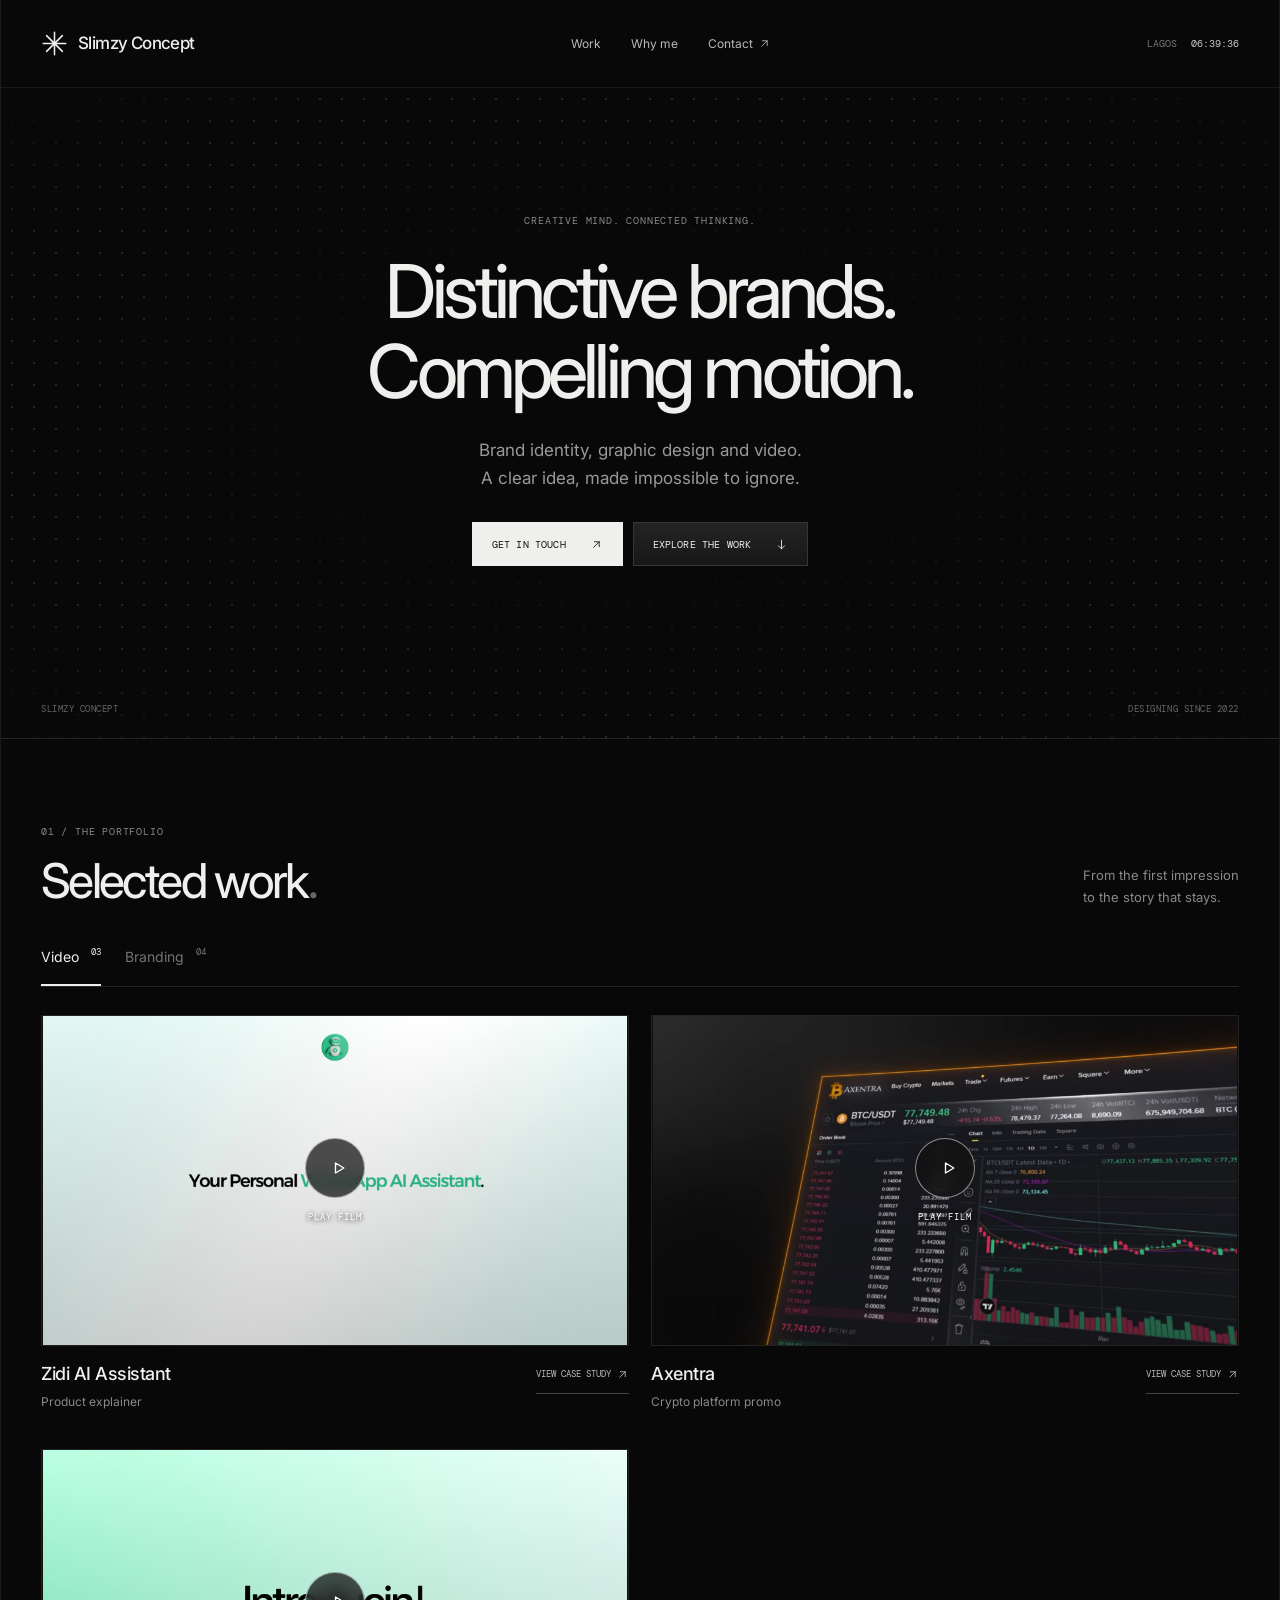
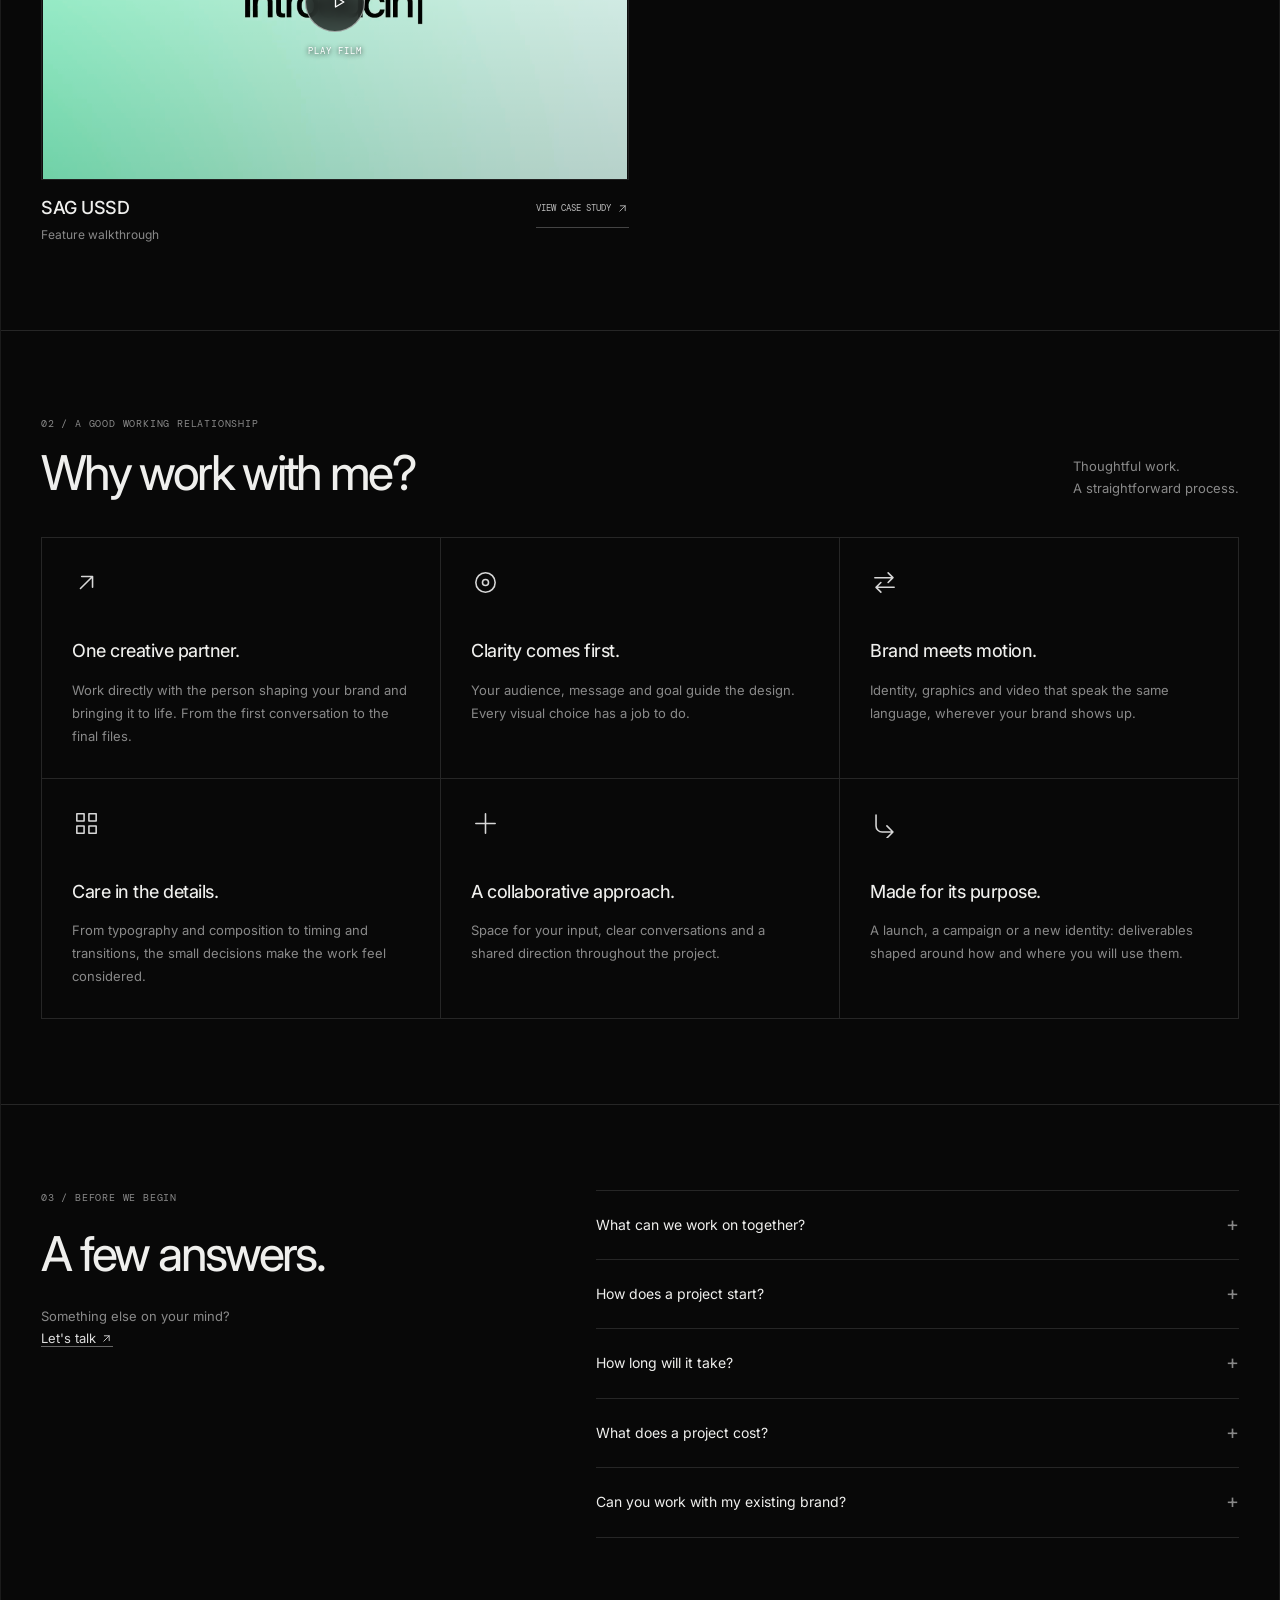
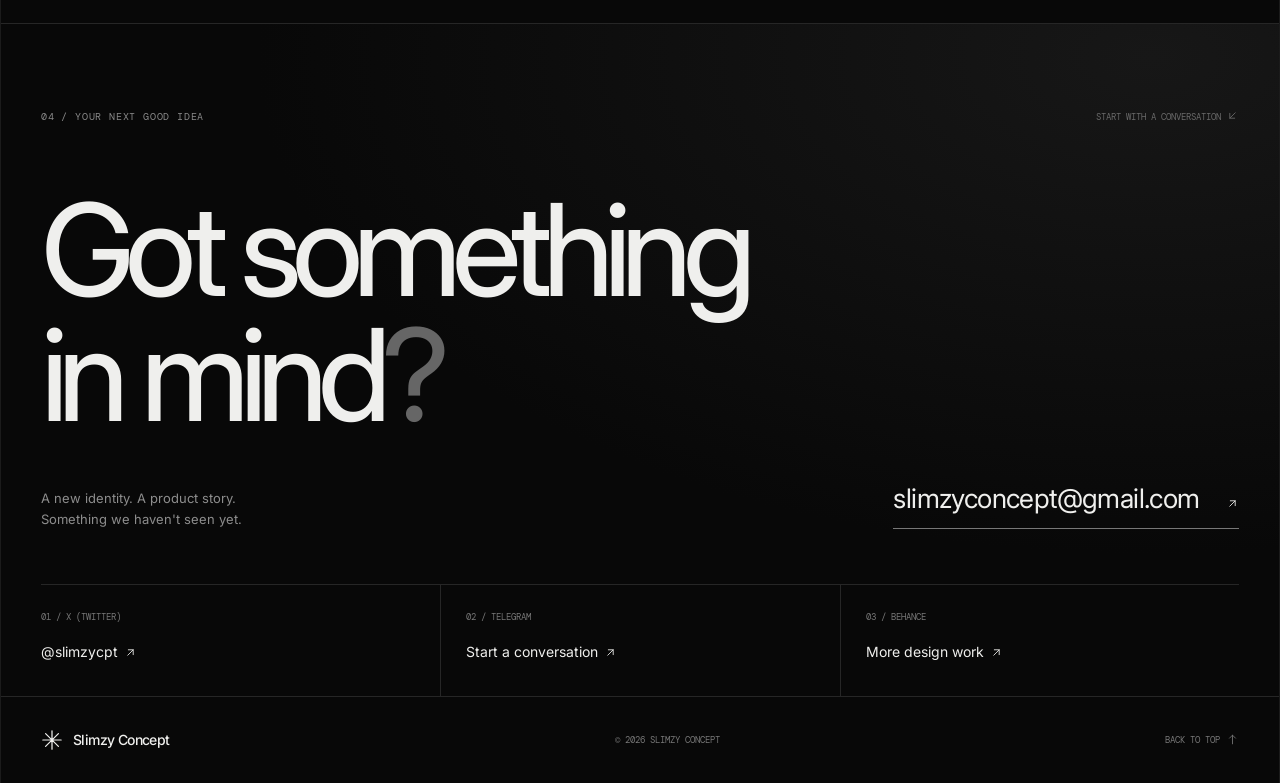
==== commit 6f8eae76: "Refine mobile icons and video case studies" ====
--- a/index.html
+++ b/index.html
@@ -1,15 +1,83 @@
 <!doctype html>
 <html lang="en">
-<head><meta charset="UTF-8"><meta name="viewport" content="width=device-width,initial-scale=1"><meta name="description" content="Brand identities and motion by Slimzy Concept."><title>Slimzy Concept — Brand & Motion</title><link rel="stylesheet" href="style.css"><link rel="stylesheet" href="player.css"><script src="projects.js" defer></script><script src="app.js" defer></script></head>
+<head>
+  <meta charset="UTF-8">
+  <meta name="viewport" content="width=device-width,initial-scale=1">
+  <meta name="description" content="Brand identities and motion by Slimzy Concept.">
+  <title>Slimzy Concept — Brand & Motion</title>
+  <link rel="stylesheet" href="style.css">
+  <link rel="stylesheet" href="player.css">
+  <link rel="stylesheet" href="icons.css">
+  <script src="projects.js" defer></script>
+  <script src="app.js" defer></script>
+</head>
 <body id="top">
+<svg class="icon-sprite" aria-hidden="true">
+  <symbol id="icon-logo" viewBox="0 0 24 24"><path d="M12 2v20M2 12h20M5 5l14 14M19 5 5 19"/></symbol>
+  <symbol id="icon-arrow-up-right" viewBox="0 0 24 24"><path d="M7 17 17 7M8 7h9v9"/></symbol>
+  <symbol id="icon-arrow-down" viewBox="0 0 24 24"><path d="M12 4v16M6.5 14.5 12 20l5.5-5.5"/></symbol>
+  <symbol id="icon-arrow-down-left" viewBox="0 0 24 24"><path d="M17 7 7 17M16 17H7V8"/></symbol>
+  <symbol id="icon-arrow-up" viewBox="0 0 24 24"><path d="M12 20V4M6.5 9.5 12 4l5.5 5.5"/></symbol>
+  <symbol id="icon-target" viewBox="0 0 24 24"><circle cx="12" cy="12" r="8"/><circle cx="12" cy="12" r="2.5"/></symbol>
+  <symbol id="icon-swap" viewBox="0 0 24 24"><path d="M4 8h15M15 4l4 4-4 4M20 16H5M9 12l-4 4 4 4"/></symbol>
+  <symbol id="icon-grid" viewBox="0 0 24 24"><rect x="4" y="4" width="6" height="6"/><rect x="14" y="4" width="6" height="6"/><rect x="4" y="14" width="6" height="6"/><rect x="14" y="14" width="6" height="6"/></symbol>
+  <symbol id="icon-plus" viewBox="0 0 24 24"><path d="M12 4v16M4 12h16"/></symbol>
+  <symbol id="icon-route" viewBox="0 0 24 24"><path d="M5 5v9a5 5 0 0 0 5 5h9M14 14l5 5-5 5"/></symbol>
+  <symbol id="icon-play" viewBox="0 0 24 24"><path class="fill-shape" d="m9 6 10 6-10 6z"/></symbol>
+  <symbol id="icon-arrow-left" viewBox="0 0 24 24"><path d="M20 12H4M9.5 6.5 4 12l5.5 5.5"/></symbol>
+</svg>
 <a class="skip" href="#work">Skip to selected work</a>
 <div class="page-shell">
-<header class="header"><a class="logo" href="index.html" aria-label="Slimzy Concept home"><span class="symbol" aria-hidden="true">✳</span> Slimzy Concept</a><nav aria-label="Main navigation"><a href="#work">Work</a><a href="#why">Why me</a><a href="#contact">Contact <span>↗</span></a></nav><span class="clock" aria-label="Time in Lagos">LAGOS <time></time></span></header>
-<main>
-<section class="hero" aria-labelledby="hero-title"><div class="dot-field" aria-hidden="true"></div><p class="eyebrow">CREATIVE MIND. CONNECTED THINKING.</p><h1 id="hero-title">Distinctive brands.<br>Compelling motion.</h1><p class="hero-copy">Brand identity, graphic design and video.<br>A clear idea, made impossible to ignore.</p><div class="actions"><a class="button primary" href="#contact">GET IN TOUCH <span>↗</span></a><a class="button" href="#work">EXPLORE THE WORK <span>↓</span></a></div><div class="hero-foot"><span>SLIMZY CONCEPT</span><span>DESIGNING SINCE 2022</span></div></section>
-<section id="work" class="work section"><div class="section-head"><div><p class="eyebrow">01 / THE PORTFOLIO</p><h2>Selected work<span class="muted">.</span></h2></div><p>From the first impression<br>to the story that stays.</p></div><div class="work-tabs" role="tablist" aria-label="Project category"><button id="video-tab" role="tab" aria-selected="true" aria-controls="video-panel" data-category="video">Video <span>03</span></button><button id="branding-tab" role="tab" aria-selected="false" aria-controls="branding-panel" tabindex="-1" data-category="branding">Branding <span>04</span></button></div><div id="video-panel" class="project-grid" role="tabpanel" aria-labelledby="video-tab"></div><div id="branding-panel" class="project-grid" role="tabpanel" aria-labelledby="branding-tab" hidden></div><noscript><p>Enable JavaScript to browse the portfolio, or <a href="https://www.behance.net/slimzyconcept1">view my work on Behance</a>.</p></noscript></section>
-<section id="why" class="section why"><div class="section-head"><div><p class="eyebrow">02 / A GOOD WORKING RELATIONSHIP</p><h2>Why work with me?</h2></div><p>Thoughtful work.<br>A straightforward process.</p></div><div class="benefits"><article><span class="benefit-icon">↗</span><h3>One creative partner.</h3><p>Work directly with the person shaping your brand and bringing it to life. From the first conversation to the final files.</p></article><article><span class="benefit-icon">◎</span><h3>Clarity comes first.</h3><p>Your audience, message and goal guide the design. Every visual choice has a job to do.</p></article><article><span class="benefit-icon">↔</span><h3>Brand meets motion.</h3><p>Identity, graphics and video that speak the same language, wherever your brand shows up.</p></article><article><span class="benefit-icon">⌘</span><h3>Care in the details.</h3><p>From typography and composition to timing and transitions, the small decisions make the work feel considered.</p></article><article><span class="benefit-icon">＋</span><h3>A collaborative approach.</h3><p>Space for your input, clear conversations and a shared direction throughout the project.</p></article><article><span class="benefit-icon">↳</span><h3>Made for its purpose.</h3><p>A launch, a campaign or a new identity: deliverables shaped around how and where you will use them.</p></article></div></section>
-<section id="faq" class="section faq"><div><p class="eyebrow">03 / BEFORE WE BEGIN</p><h2>A few answers.</h2><p class="section-copy">Something else on your mind?<br><a href="mailto:slimzyconcept@gmail.com">Let's talk ↗</a></p></div><div class="questions"><details name="portfolio-faq"><summary>What can we work on together?<span>+</span></summary><p>Brand identities, logos, graphic design, campaigns and flyers, plus motion graphics, explainers, product walkthroughs and promotional videos. AI-assisted video concepts can also be discussed as part of the brief.</p></details><details name="portfolio-faq"><summary>How does a project start?<span>+</span></summary><p>Send a short introduction to your brand, what you need and your ideal timeline. We will talk through the scope, creative direction and next steps before starting.</p></details><details name="portfolio-faq"><summary>How long will it take?<span>+</span></summary><p>It depends on the scope and the assets available. We will agree on a realistic schedule before the project begins, including time for feedback and revisions.</p></details><details name="portfolio-faq"><summary>What does a project cost?<span>+</span></summary><p>Pricing is based on the deliverables, complexity and timeline. Share your brief and I will prepare a quote for your project.</p></details><details name="portfolio-faq"><summary>Can you work with my existing brand?<span>+</span></summary><p>Yes. I can work with your identity and guidelines to create new graphics or motion that feel consistent with your brand.</p></details></div></section>
-<section id="contact" class="section contact"><div class="contact-top"><p class="eyebrow">04 / YOUR NEXT GOOD IDEA</p><span class="contact-note">START WITH A CONVERSATION ↙</span></div><h2>Got something<br>in mind<span class="muted">?</span></h2><div class="contact-bottom"><p>A new identity. A product story.<br>Something we haven't seen yet.</p><a class="email-link" href="mailto:slimzyconcept@gmail.com">slimzyconcept@gmail.com <span>↗</span></a></div><div class="social-links"><a href="https://x.com/slimzycpt" target="_blank" rel="noopener noreferrer"><span>01 / X (TWITTER)</span><strong>@slimzycpt ↗</strong></a><a href="https://t.me/slimzycpt" target="_blank" rel="noopener noreferrer"><span>02 / TELEGRAM</span><strong>Start a conversation ↗</strong></a><a href="https://www.behance.net/slimzyconcept1" target="_blank" rel="noopener noreferrer"><span>03 / BEHANCE</span><strong>More design work ↗</strong></a></div></section>
-</main><footer><a class="logo" href="#top"><span class="symbol">✳</span> Slimzy Concept</a><p>© <span data-year></span> SLIMZY CONCEPT</p><a href="#" aria-label="Back to top">BACK TO TOP ↑</a></footer></div>
-</body></html>
+  <header class="header">
+    <a class="logo" href="index.html" aria-label="Slimzy Concept home"><svg class="ui-icon logo-mark" aria-hidden="true"><use href="#icon-logo"/></svg><span>Slimzy Concept</span></a>
+    <nav aria-label="Main navigation"><a href="#work">Work</a><a href="#why">Why me</a><a href="#contact">Contact <svg class="ui-icon arrow-icon" aria-hidden="true"><use href="#icon-arrow-up-right"/></svg></a></nav>
+    <span class="clock" aria-label="Time in Lagos">LAGOS <time></time></span>
+  </header>
+  <main>
+    <section class="hero" aria-labelledby="hero-title">
+      <div class="dot-field" aria-hidden="true"></div><p class="eyebrow">CREATIVE MIND. CONNECTED THINKING.</p><h1 id="hero-title">Distinctive brands.<br>Compelling motion.</h1><p class="hero-copy">Brand identity, graphic design and video.<br>A clear idea, made impossible to ignore.</p>
+      <div class="actions"><a class="button primary" href="#contact">GET IN TOUCH <svg class="ui-icon arrow-icon" aria-hidden="true"><use href="#icon-arrow-up-right"/></svg></a><a class="button" href="#work">EXPLORE THE WORK <svg class="ui-icon arrow-icon" aria-hidden="true"><use href="#icon-arrow-down"/></svg></a></div>
+      <div class="hero-foot"><span>SLIMZY CONCEPT</span><span>DESIGNING SINCE 2022</span></div>
+    </section>
+    <section id="work" class="work section">
+      <div class="section-head"><div><p class="eyebrow">01 / THE PORTFOLIO</p><h2>Selected work<span class="muted">.</span></h2></div><p>From the first impression<br>to the story that stays.</p></div>
+      <div class="work-tabs" role="tablist" aria-label="Project category"><button id="video-tab" role="tab" aria-selected="true" aria-controls="video-panel" data-category="video">Video <span>03</span></button><button id="branding-tab" role="tab" aria-selected="false" aria-controls="branding-panel" tabindex="-1" data-category="branding">Branding <span>04</span></button></div>
+      <div id="video-panel" class="project-grid" role="tabpanel" aria-labelledby="video-tab"></div><div id="branding-panel" class="project-grid" role="tabpanel" aria-labelledby="branding-tab" hidden></div>
+      <noscript><p>Enable JavaScript to browse the portfolio, or <a href="https://www.behance.net/slimzyconcept1">view my work on Behance</a>.</p></noscript>
+    </section>
+    <section id="why" class="section why">
+      <div class="section-head"><div><p class="eyebrow">02 / A GOOD WORKING RELATIONSHIP</p><h2>Why work with me?</h2></div><p>Thoughtful work.<br>A straightforward process.</p></div>
+      <div class="benefits">
+        <article><svg class="ui-icon benefit-icon" aria-hidden="true"><use href="#icon-arrow-up-right"/></svg><h3>One creative partner.</h3><p>Work directly with the person shaping your brand and bringing it to life. From the first conversation to the final files.</p></article>
+        <article><svg class="ui-icon benefit-icon" aria-hidden="true"><use href="#icon-target"/></svg><h3>Clarity comes first.</h3><p>Your audience, message and goal guide the design. Every visual choice has a job to do.</p></article>
+        <article><svg class="ui-icon benefit-icon" aria-hidden="true"><use href="#icon-swap"/></svg><h3>Brand meets motion.</h3><p>Identity, graphics and video that speak the same language, wherever your brand shows up.</p></article>
+        <article><svg class="ui-icon benefit-icon" aria-hidden="true"><use href="#icon-grid"/></svg><h3>Care in the details.</h3><p>From typography and composition to timing and transitions, the small decisions make the work feel considered.</p></article>
+        <article><svg class="ui-icon benefit-icon" aria-hidden="true"><use href="#icon-plus"/></svg><h3>A collaborative approach.</h3><p>Space for your input, clear conversations and a shared direction throughout the project.</p></article>
+        <article><svg class="ui-icon benefit-icon" aria-hidden="true"><use href="#icon-route"/></svg><h3>Made for its purpose.</h3><p>A launch, a campaign or a new identity: deliverables shaped around how and where you will use them.</p></article>
+      </div>
+    </section>
+    <section id="faq" class="section faq">
+      <div><p class="eyebrow">03 / BEFORE WE BEGIN</p><h2>A few answers.</h2><p class="section-copy">Something else on your mind?<br><a href="mailto:slimzyconcept@gmail.com">Let's talk <svg class="ui-icon arrow-icon" aria-hidden="true"><use href="#icon-arrow-up-right"/></svg></a></p></div>
+      <div class="questions">
+        <details name="portfolio-faq"><summary>What can we work on together?<span>+</span></summary><p>Brand identities, logos, graphic design, campaigns and flyers, plus motion graphics, explainers, product walkthroughs and promotional videos. AI-assisted video concepts can also be discussed as part of the brief.</p></details>
+        <details name="portfolio-faq"><summary>How does a project start?<span>+</span></summary><p>Send a short introduction to your brand, what you need and your ideal timeline. We will talk through the scope, creative direction and next steps before starting.</p></details>
+        <details name="portfolio-faq"><summary>How long will it take?<span>+</span></summary><p>It depends on the scope and the assets available. We will agree on a realistic schedule before the project begins, including time for feedback and revisions.</p></details>
+        <details name="portfolio-faq"><summary>What does a project cost?<span>+</span></summary><p>Pricing is based on the deliverables, complexity and timeline. Share your brief and I will prepare a quote for your project.</p></details>
+        <details name="portfolio-faq"><summary>Can you work with my existing brand?<span>+</span></summary><p>Yes. I can work with your identity and guidelines to create new graphics or motion that feel consistent with your brand.</p></details>
+      </div>
+    </section>
+    <section id="contact" class="section contact">
+      <div class="contact-top"><p class="eyebrow">04 / YOUR NEXT GOOD IDEA</p><span class="contact-note">START WITH A CONVERSATION <svg class="ui-icon arrow-icon" aria-hidden="true"><use href="#icon-arrow-down-left"/></svg></span></div>
+      <h2>Got something<br>in mind<span class="muted">?</span></h2>
+      <div class="contact-bottom"><p>A new identity. A product story.<br>Something we haven't seen yet.</p><a class="email-link" href="mailto:slimzyconcept@gmail.com">slimzyconcept@gmail.com <svg class="ui-icon arrow-icon" aria-hidden="true"><use href="#icon-arrow-up-right"/></svg></a></div>
+      <div class="social-links">
+        <a href="https://x.com/slimzycpt" target="_blank" rel="noopener noreferrer"><span>01 / X (TWITTER)</span><strong>@slimzycpt <svg class="ui-icon arrow-icon" aria-hidden="true"><use href="#icon-arrow-up-right"/></svg></strong></a>
+        <a href="https://t.me/slimzycpt" target="_blank" rel="noopener noreferrer"><span>02 / TELEGRAM</span><strong>Start a conversation <svg class="ui-icon arrow-icon" aria-hidden="true"><use href="#icon-arrow-up-right"/></svg></strong></a>
+        <a href="https://www.behance.net/slimzyconcept1" target="_blank" rel="noopener noreferrer"><span>03 / BEHANCE</span><strong>More design work <svg class="ui-icon arrow-icon" aria-hidden="true"><use href="#icon-arrow-up-right"/></svg></strong></a>
+      </div>
+    </section>
+  </main>
+  <footer><a class="logo" href="#top"><svg class="ui-icon logo-mark" aria-hidden="true"><use href="#icon-logo"/></svg><span>Slimzy Concept</span></a><p>© <span data-year></span> SLIMZY CONCEPT</p><a href="#" aria-label="Back to top">BACK TO TOP <svg class="ui-icon arrow-icon" aria-hidden="true"><use href="#icon-arrow-up"/></svg></a></footer>
+</div>
+</body>
+</html>
--- a/icons.css
+++ b/icons.css
@@ -0,0 +1,22 @@
+/* Vector icons are used instead of Unicode so mobile browsers never substitute emoji. */
+.icon-sprite{position:absolute;width:0;height:0;overflow:hidden}
+.ui-icon{width:1em;height:1em;display:inline-block;flex:0 0 auto;fill:none;stroke:currentColor;stroke-width:1.6;stroke-linecap:round;stroke-linejoin:round}
+.ui-icon .fill-shape{fill:currentColor;stroke:none}
+.arrow-icon{width:13px;height:13px;vertical-align:-2px}
+.logo-mark{width:27px;height:27px;stroke-width:1.35}
+.header nav a{display:inline-flex;align-items:center;gap:5px}
+.benefit-icon{width:29px;height:29px;color:#d7d7d7;display:block;margin-bottom:40px;stroke-width:1.3}
+.card-arrow .arrow-icon{width:17px;height:17px}
+.play-icon{width:20px;height:20px;margin-left:2px}
+.card-meta>span,.case-study-link{display:flex;align-items:center;gap:5px}
+.email-link .arrow-icon{margin-left:20px}
+.social-links strong{display:flex;align-items:center;gap:6px}
+footer>a:last-child{display:flex;align-items:center;gap:6px}
+footer .logo-mark{width:22px;height:22px}
+.back-link{display:inline-flex;align-items:center;gap:8px}
+.case-meta{flex-wrap:wrap;gap:28px 70px}
+.case-notes{margin-top:10px}
+.case-text{grid-template-columns:minmax(180px,1fr) minmax(0,2fr)}
+.next-icon{width:35px;height:35px;stroke-width:1.1}
+@media(max-width:520px){.logo-mark{width:24px;height:24px}.benefit-icon{width:26px;height:26px}.case-text{grid-template-columns:1fr}.case-meta{gap:24px 34px}.next-icon{width:29px;height:29px}}
+@media(max-width:520px){.project-page .header nav a:nth-child(2){display:inline-flex}.project-page .header nav{gap:14px}.project-page .header nav a{font-size:10px}}
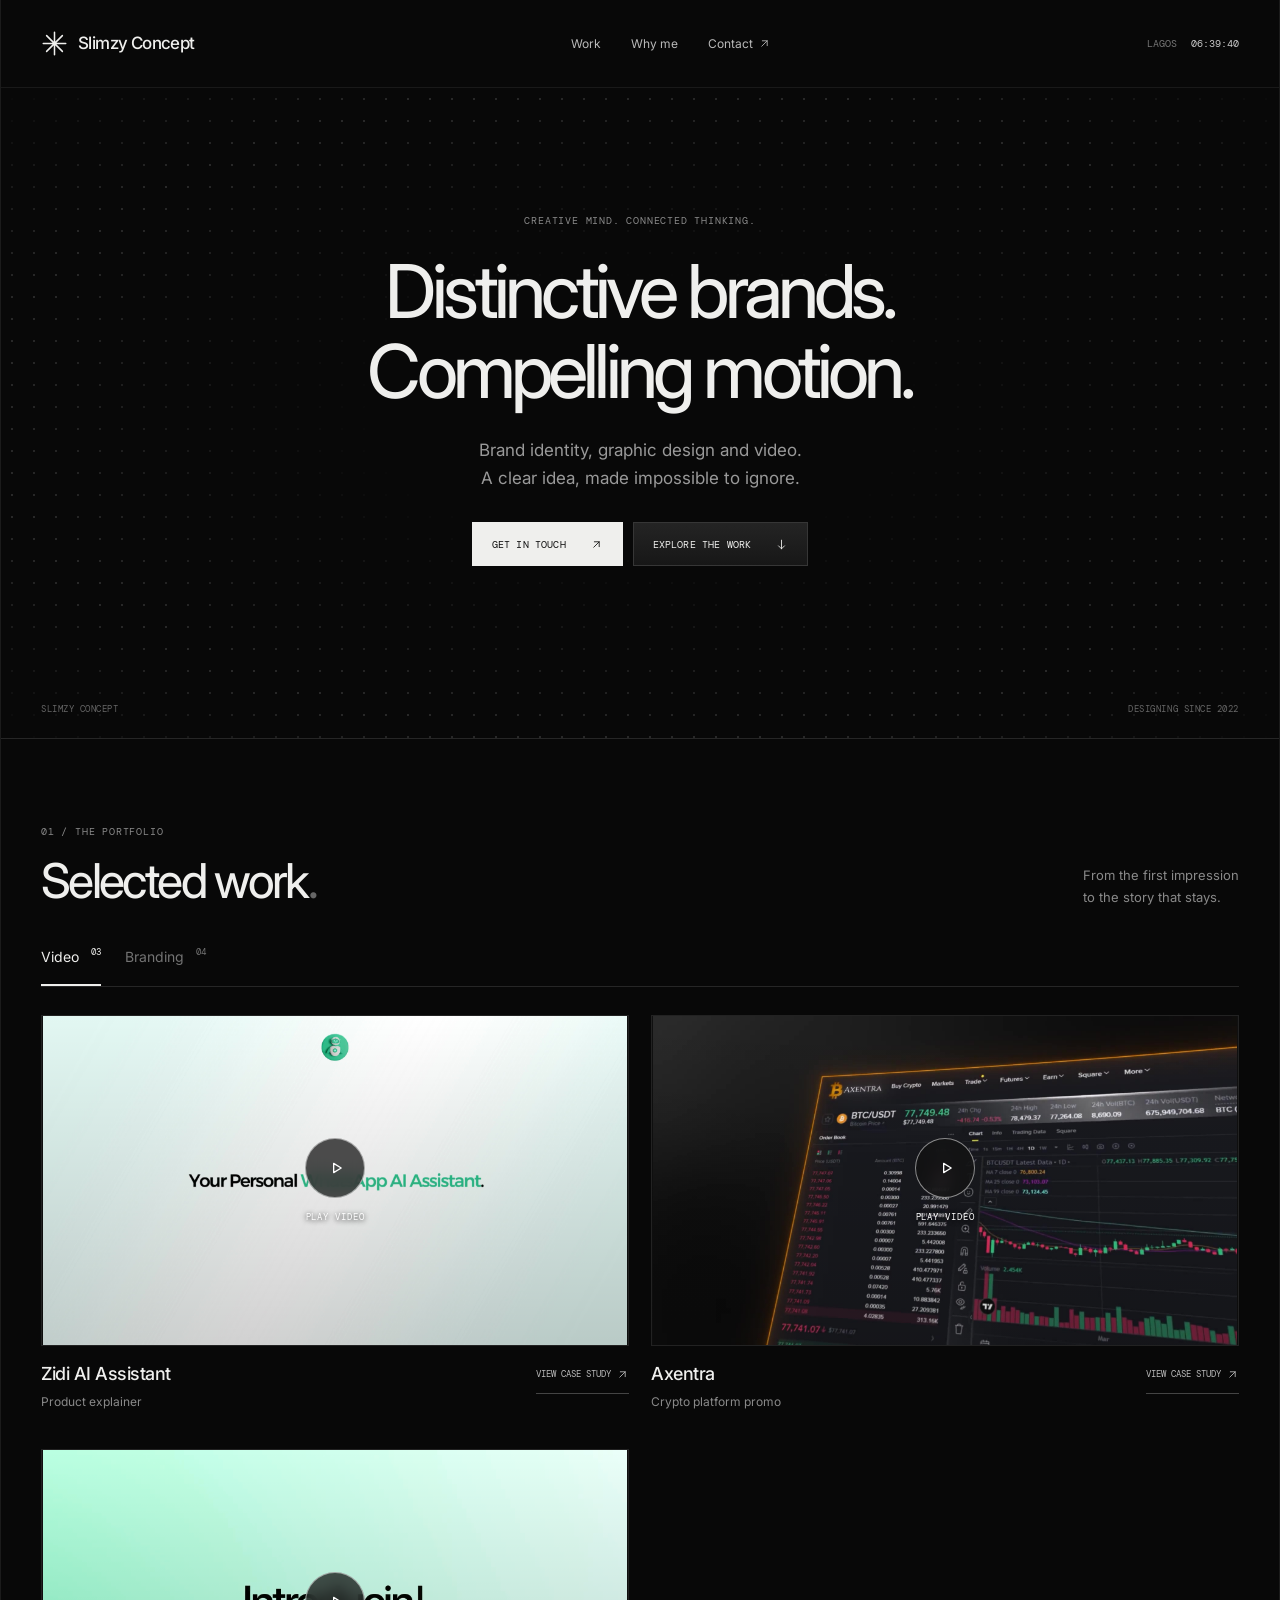
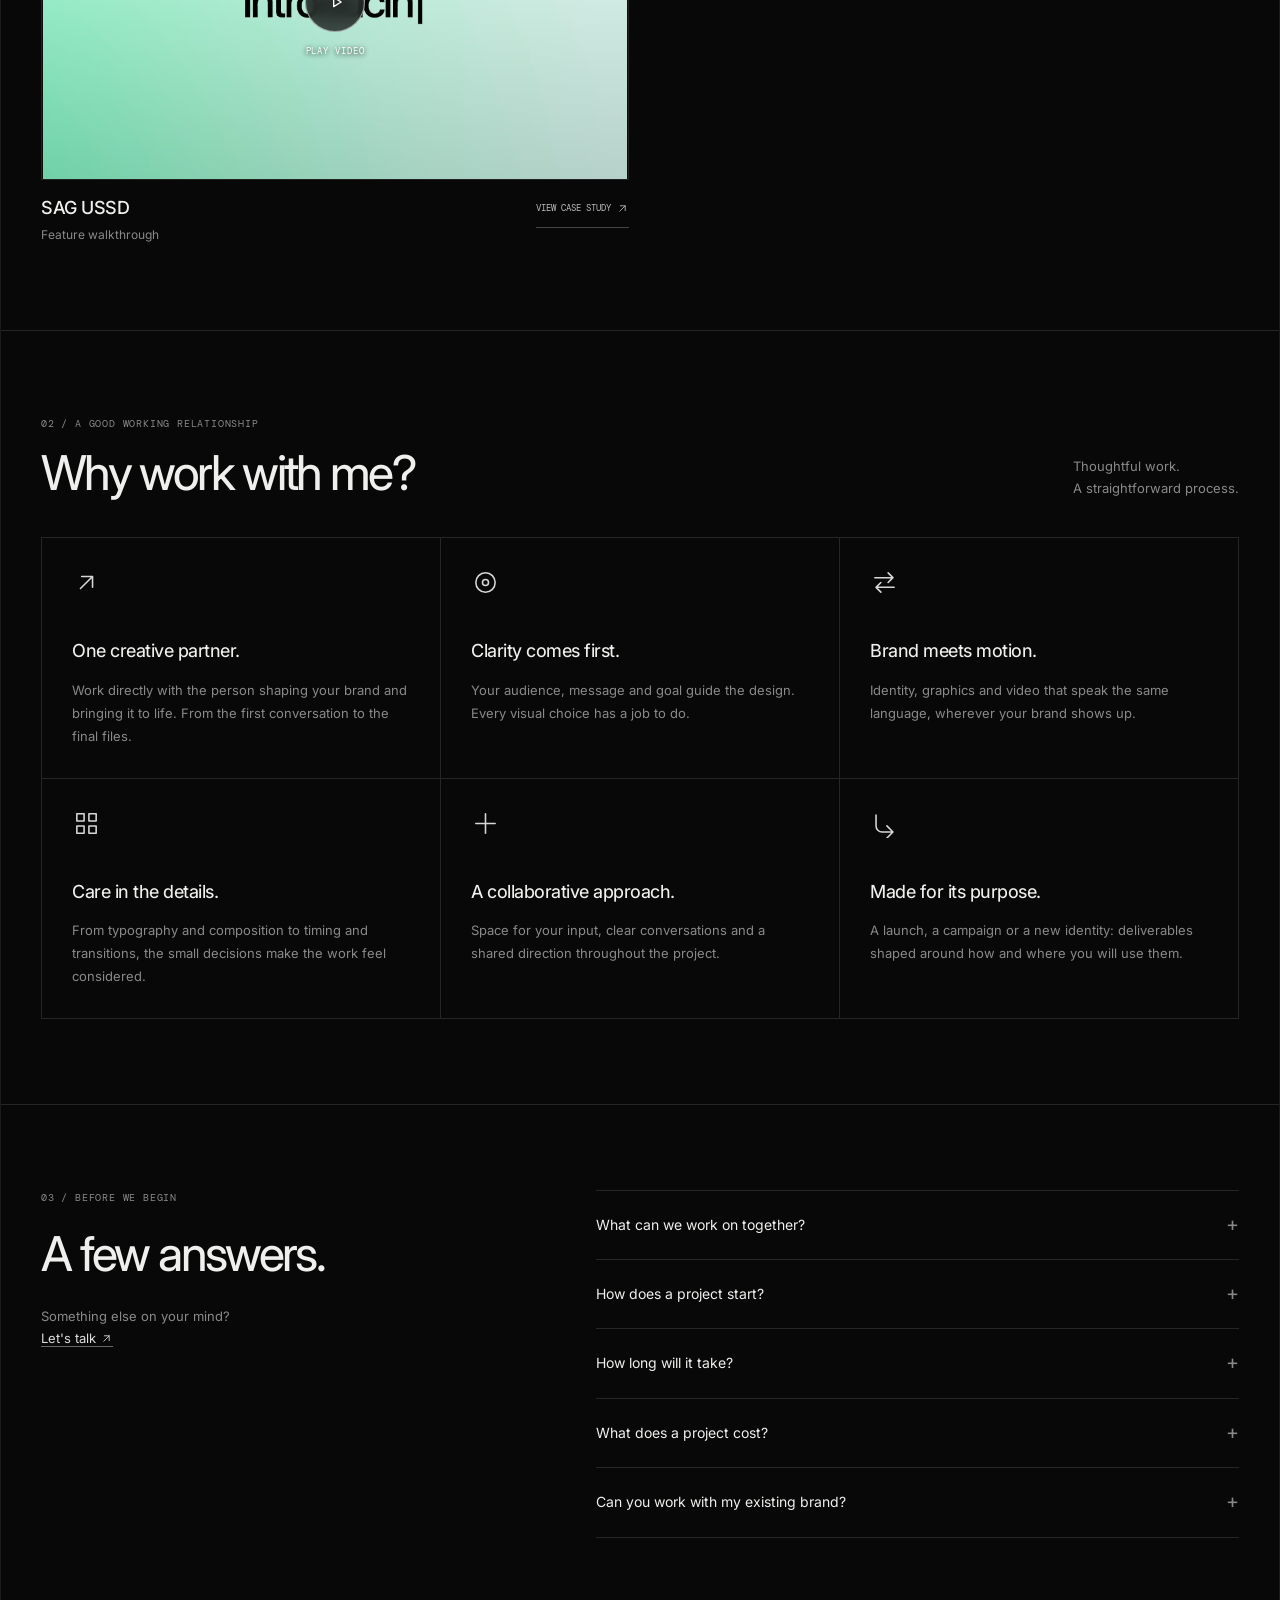
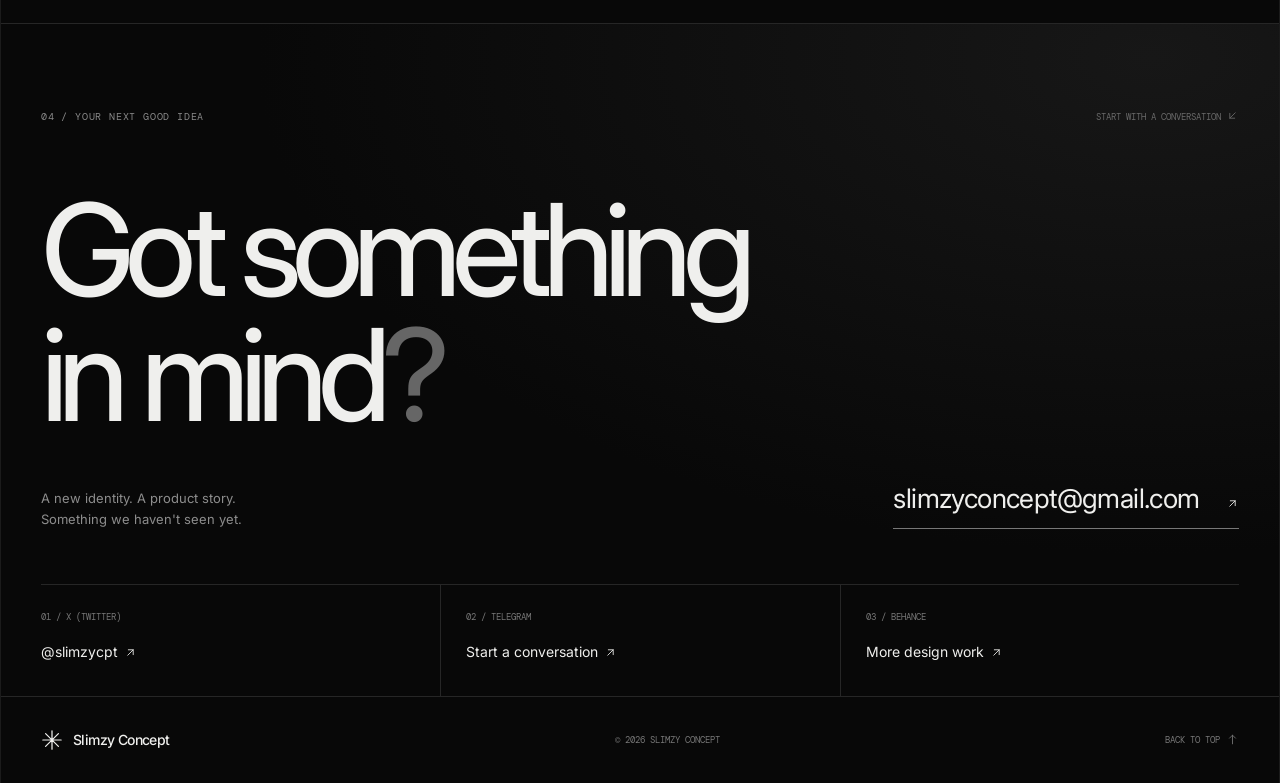
==== commit 49a27da5: "Center play icons and simplify video case studies" ====
--- a/index.html
+++ b/index.html
@@ -23,7 +23,7 @@
   <symbol id="icon-grid" viewBox="0 0 24 24"><rect x="4" y="4" width="6" height="6"/><rect x="14" y="4" width="6" height="6"/><rect x="4" y="14" width="6" height="6"/><rect x="14" y="14" width="6" height="6"/></symbol>
   <symbol id="icon-plus" viewBox="0 0 24 24"><path d="M12 4v16M4 12h16"/></symbol>
   <symbol id="icon-route" viewBox="0 0 24 24"><path d="M5 5v9a5 5 0 0 0 5 5h9M14 14l5 5-5 5"/></symbol>
-  <symbol id="icon-play" viewBox="0 0 24 24"><path class="fill-shape" d="m9 6 10 6-10 6z"/></symbol>
+  <symbol id="icon-play" viewBox="0 0 24 24"><path class="fill-shape" d="M8 6.5v11l9-5.5z"/></symbol>
   <symbol id="icon-arrow-left" viewBox="0 0 24 24"><path d="M20 12H4M9.5 6.5 4 12l5.5 5.5"/></symbol>
 </svg>
 <a class="skip" href="#work">Skip to selected work</a>
--- a/player.css
+++ b/player.css
@@ -1,4 +1,4 @@
-/* Inline video cards: play the film or separately open its case study. */
+/* Inline video cards: play the video or separately open its case study. */
 .inline-player{aspect-ratio:16/9;background:#101010}
 .inline-player video{width:100%;height:100%;object-fit:contain}
 .inline-play{position:absolute;inset:0;display:flex;align-items:center;justify-content:center;flex-direction:column;gap:13px;border:0;background:linear-gradient(transparent,rgba(0,0,0,.18));color:#fff}
--- a/icons.css
+++ b/icons.css
@@ -7,7 +7,7 @@
 .header nav a{display:inline-flex;align-items:center;gap:5px}
 .benefit-icon{width:29px;height:29px;color:#d7d7d7;display:block;margin-bottom:40px;stroke-width:1.3}
 .card-arrow .arrow-icon{width:17px;height:17px}
-.play-icon{width:20px;height:20px;margin-left:2px}
+.play-icon{width:20px;height:20px;margin:0;transform:none}
 .card-meta>span,.case-study-link{display:flex;align-items:center;gap:5px}
 .email-link .arrow-icon{margin-left:20px}
 .social-links strong{display:flex;align-items:center;gap:6px}
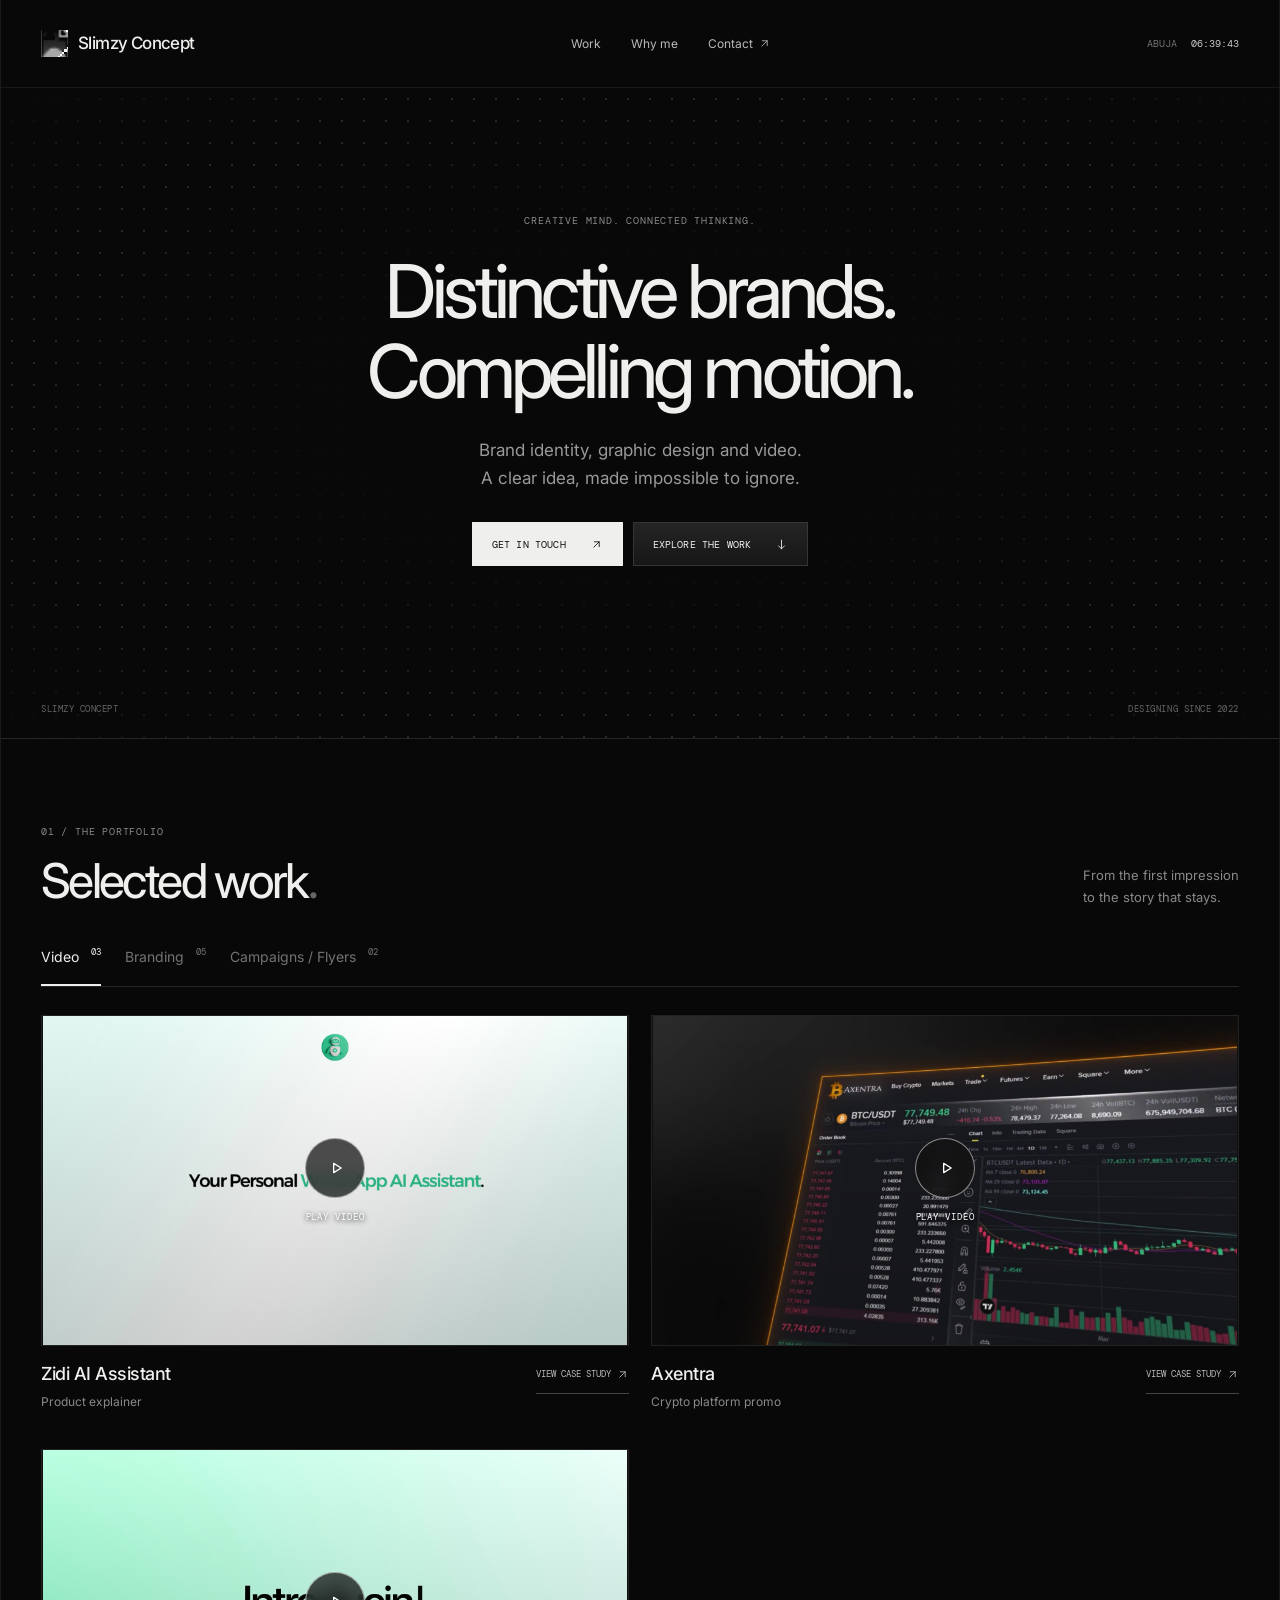
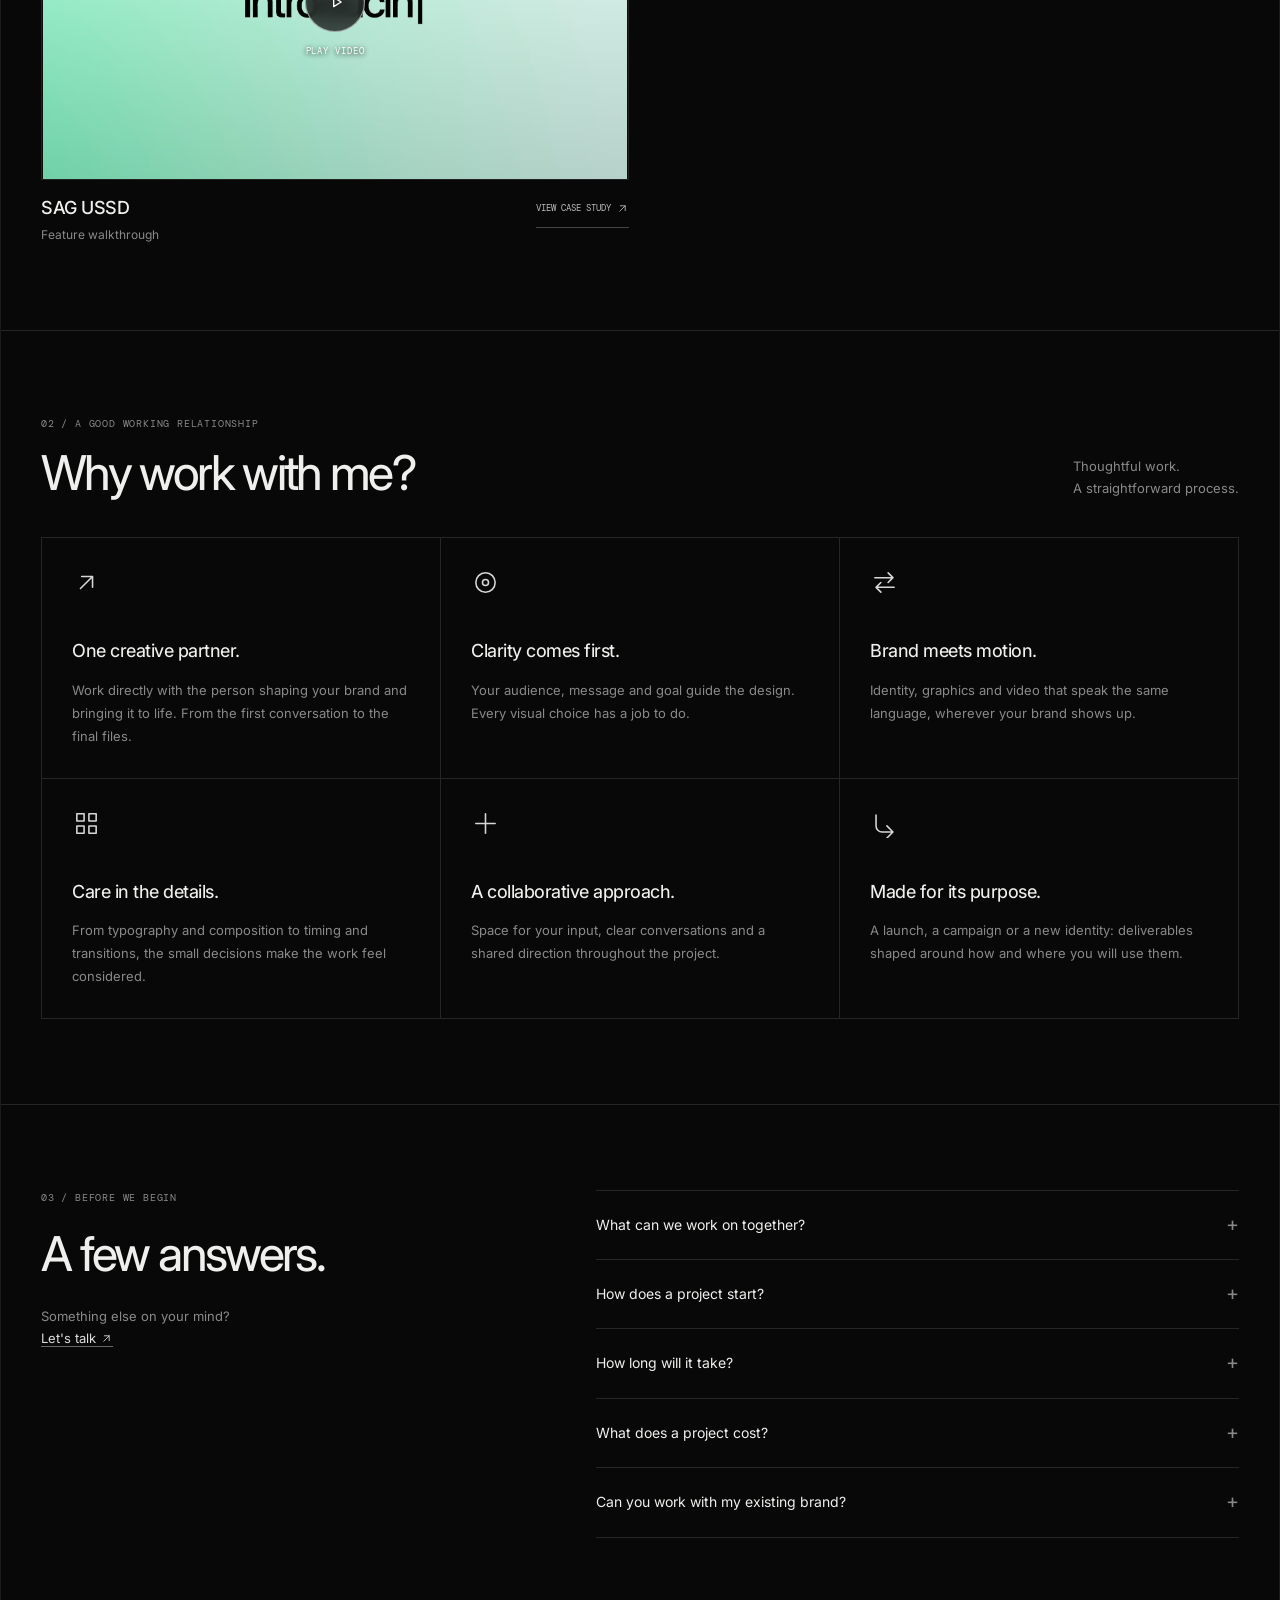
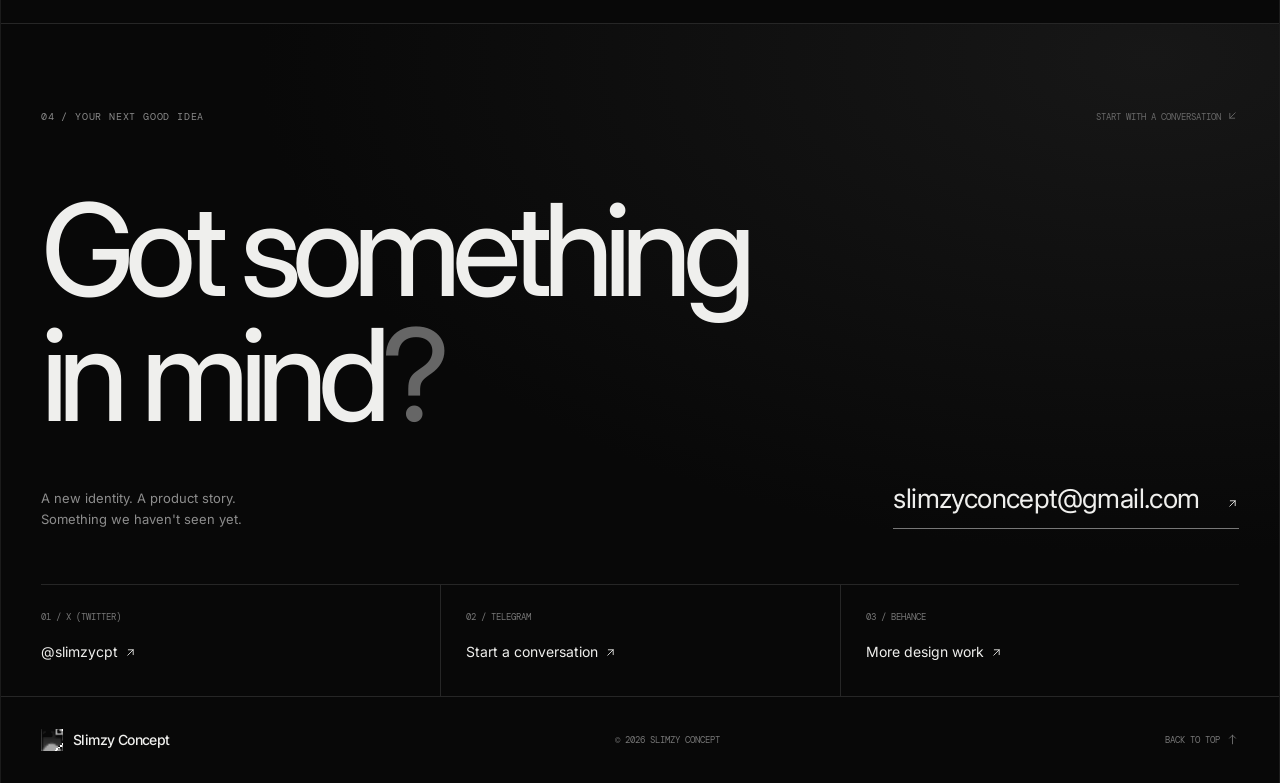
==== commit 81e409ca: "Publish new Slimzy Concept portfolio design Replace the previous portfolio homepage with the approve" ====
--- a/index.html
+++ b/index.html
@@ -7,13 +7,14 @@
   <title>Slimzy Concept — Brand & Motion</title>
   <link rel="stylesheet" href="style.css">
   <link rel="stylesheet" href="player.css">
+  <link rel="stylesheet" href="case-study.css">
   <link rel="stylesheet" href="icons.css">
   <script src="projects.js" defer></script>
   <script src="app.js" defer></script>
 </head>
 <body id="top">
 <svg class="icon-sprite" aria-hidden="true">
-  <symbol id="icon-logo" viewBox="0 0 24 24"><path d="M12 2v20M2 12h20M5 5l14 14M19 5 5 19"/></symbol>
+  <symbol id="icon-logo" viewBox="150 150 960 930"><defs><filter id="logo-white" color-interpolation-filters="sRGB"><feColorMatrix type="matrix" values="0 0 0 0 1 0 0 0 0 1 0 0 0 0 1 -0.4252 -1.4304 -0.1444 0 1.8"/></filter></defs><image href="assets/slimzy-mark-source.png" width="1254" height="1254" filter="url(#logo-white)"/></symbol>
   <symbol id="icon-arrow-up-right" viewBox="0 0 24 24"><path d="M7 17 17 7M8 7h9v9"/></symbol>
   <symbol id="icon-arrow-down" viewBox="0 0 24 24"><path d="M12 4v16M6.5 14.5 12 20l5.5-5.5"/></symbol>
   <symbol id="icon-arrow-down-left" viewBox="0 0 24 24"><path d="M17 7 7 17M16 17H7V8"/></symbol>
@@ -31,7 +32,7 @@
   <header class="header">
     <a class="logo" href="index.html" aria-label="Slimzy Concept home"><svg class="ui-icon logo-mark" aria-hidden="true"><use href="#icon-logo"/></svg><span>Slimzy Concept</span></a>
     <nav aria-label="Main navigation"><a href="#work">Work</a><a href="#why">Why me</a><a href="#contact">Contact <svg class="ui-icon arrow-icon" aria-hidden="true"><use href="#icon-arrow-up-right"/></svg></a></nav>
-    <span class="clock" aria-label="Time in Lagos">LAGOS <time></time></span>
+    <span class="clock" aria-label="Time in Abuja">ABUJA <time></time></span>
   </header>
   <main>
     <section class="hero" aria-labelledby="hero-title">
@@ -41,8 +42,8 @@
     </section>
     <section id="work" class="work section">
       <div class="section-head"><div><p class="eyebrow">01 / THE PORTFOLIO</p><h2>Selected work<span class="muted">.</span></h2></div><p>From the first impression<br>to the story that stays.</p></div>
-      <div class="work-tabs" role="tablist" aria-label="Project category"><button id="video-tab" role="tab" aria-selected="true" aria-controls="video-panel" data-category="video">Video <span>03</span></button><button id="branding-tab" role="tab" aria-selected="false" aria-controls="branding-panel" tabindex="-1" data-category="branding">Branding <span>04</span></button></div>
-      <div id="video-panel" class="project-grid" role="tabpanel" aria-labelledby="video-tab"></div><div id="branding-panel" class="project-grid" role="tabpanel" aria-labelledby="branding-tab" hidden></div>
+      <div class="work-tabs" role="tablist" aria-label="Project category"><button id="video-tab" role="tab" aria-selected="true" aria-controls="video-panel" data-category="video">Video <span>03</span></button><button id="branding-tab" role="tab" aria-selected="false" aria-controls="branding-panel" tabindex="-1" data-category="branding">Branding <span>05</span></button><button id="campaigns-tab" role="tab" aria-selected="false" aria-controls="campaigns-panel" tabindex="-1" data-category="campaigns">Campaigns / Flyers <span>02</span></button></div>
+      <div id="video-panel" class="project-grid" role="tabpanel" aria-labelledby="video-tab"></div><div id="branding-panel" class="project-grid" role="tabpanel" aria-labelledby="branding-tab" hidden></div><div id="campaigns-panel" class="project-grid" role="tabpanel" aria-labelledby="campaigns-tab" hidden></div>
       <noscript><p>Enable JavaScript to browse the portfolio, or <a href="https://www.behance.net/slimzyconcept1">view my work on Behance</a>.</p></noscript>
     </section>
     <section id="why" class="section why">
--- a/case-study.css
+++ b/case-study.css
@@ -0,0 +1,85 @@
+/* Unified project cards and case studies */
+.card-image::after,.case-visual::after{content:"";position:absolute;inset:-55% -80%;z-index:3;background:linear-gradient(105deg,transparent 39%,rgba(255,255,255,.04) 45%,rgba(255,255,255,.24) 50%,rgba(255,255,255,.04) 55%,transparent 61%);transform:translateX(-55%) rotate(4deg);transition:transform .85s cubic-bezier(.22,.61,.36,1);pointer-events:none}
+.project-card:hover .card-image::after,.case-visual:hover::after,.next-project:hover .next-thumb::after{transform:translateX(55%) rotate(4deg)}
+.card-arrow{z-index:4}
+.case{padding:60px 40px 80px}
+.back-link{display:inline-flex;align-items:center;gap:10px}
+.case-heading{max-width:860px;margin-bottom:45px}
+.case-intro{max-width:720px}
+.case-visual{position:relative;overflow:hidden}
+.case-media{background:#141414;border:1px solid #252525}
+.case-media video{position:relative;z-index:1;aspect-ratio:16/9;background:#101010}
+.case-media img{position:relative;z-index:1;width:100%;max-height:820px;object-fit:cover}
+.case-overview{display:grid;grid-template-columns:minmax(220px,.7fr) minmax(0,1.7fr);gap:80px;padding:70px 0;border-bottom:1px solid var(--line)}
+.case-facts{display:grid;align-content:start;gap:30px}
+.case-facts span,.gallery-heading>span{display:block;font:9px var(--mono);letter-spacing:.05em;color:#707070;margin-bottom:8px}
+.case-facts p{margin:0;font-size:13px}
+.case-facts ul{list-style:none;padding:0;margin:0}
+.case-facts li{font-size:13px;color:#a0a0a0;margin:3px 0}
+.text-link{display:inline-flex;align-items:center;gap:10px;width:max-content;padding-bottom:5px;border-bottom:1px solid #666;font:9px var(--mono);color:#bbb}
+.case-index{font:9px var(--mono);color:#666}
+.case-story h2{font-size:clamp(30px,4vw,52px);font-weight:450;line-height:1.13;letter-spacing:-.052em;max-width:790px;margin:18px 0 28px}
+.case-story p{font-size:17px;line-height:1.9;color:#9b9b9b;max-width:700px;margin:0}
+.case-text{display:grid;grid-template-columns:55px minmax(220px,.8fr) minmax(0,1.5fr);gap:35px;border-bottom:1px solid var(--line);padding:45px 0}
+.case-text h2{font-weight:450;font-size:22px;letter-spacing:-.7px;margin:0}
+.case-text p{font-size:15px;line-height:1.85;color:#9b9b9b;max-width:650px;margin:0}
+.project-gallery{padding:85px 0 35px}
+.gallery-heading{display:flex;justify-content:space-between;align-items:end;gap:20px;margin-bottom:30px}
+.gallery-heading .eyebrow{margin-bottom:12px}
+.gallery-heading h2{font-size:clamp(23px,2.8vw,32px);font-weight:450;letter-spacing:-.04em;line-height:1.15;margin:0}
+.case-note>.case-index{min-width:28px}
+.gallery-grid{display:grid;grid-template-columns:repeat(2,minmax(0,1fr));gap:34px 18px}
+.gallery-item{min-width:0;margin:0}
+.gallery-wide{grid-column:1/-1}
+.gallery-item .case-visual{border:1px solid #222;background:#111}
+.gallery-item img{position:relative;z-index:1;width:100%;height:auto}
+.gallery-item figcaption{display:grid;grid-template-columns:35px 1fr;gap:12px;padding-top:12px;color:#858585;font-size:11px;line-height:1.65}
+.gallery-item figcaption span{font:9px var(--mono);color:#555}
+.case-actions{margin:35px 0 80px}
+.next-project{display:grid;grid-template-columns:.75fr 1.25fr;align-items:stretch;min-height:320px;padding:0;border:1px solid var(--line);background:#0d0d0d;overflow:hidden;transition:border-color .25s,transform .25s}
+.next-project:hover{border-color:#555;transform:translateY(-3px)}
+.next-copy{display:flex;flex-direction:column;justify-content:center;padding:42px}
+.next-copy>span{font:9px var(--mono);color:#777}
+.next-copy strong{display:block;font-size:clamp(30px,4vw,52px);font-weight:450;line-height:1.05;letter-spacing:-.05em;margin:25px 0 10px}
+.next-copy small{font-size:12px;color:#777}
+.next-thumb{position:relative;min-height:320px;background:#151515;overflow:hidden}
+.next-thumb img{position:relative;z-index:1;width:100%;height:100%;object-fit:cover;transition:transform .7s}
+.next-project:hover .next-thumb img{transform:scale(1.035)}
+.next-thumb>span{position:absolute;z-index:4;right:25px;top:25px;display:grid;place-items:center;width:50px;height:50px;border-radius:50%;background:#0a0a0ac7;border:1px solid #ffffff4a}
+.next-icon{width:20px;height:20px}
+
+@media(max-width:800px){.case{padding:45px 24px 65px}.case-overview{gap:45px}.case-text{grid-template-columns:40px minmax(180px,.8fr) minmax(0,1.4fr);gap:22px}.next-project{grid-template-columns:1fr 1.15fr}}
+@media(max-width:520px){.case{padding:35px 20px 55px}.case-heading{margin-bottom:32px}.case-overview{grid-template-columns:1fr;gap:45px;padding:45px 0}.case-facts{grid-template-columns:1fr 1fr;gap:25px 18px}.case-facts .text-link{grid-column:1/-1}.case-story h2{font-size:34px}.case-story p{font-size:14px}.case-text{grid-template-columns:35px 1fr;gap:12px 15px;padding:32px 0}.case-text h2{font-size:20px}.case-text p{grid-column:2;font-size:14px}.project-gallery{padding-top:65px}.gallery-heading{align-items:start}.gallery-grid{grid-template-columns:1fr;gap:30px}.gallery-wide{grid-column:auto}.gallery-item figcaption{grid-template-columns:28px 1fr}.case-actions{margin-bottom:60px}.next-project{grid-template-columns:1fr}.next-copy{padding:32px;min-height:210px}.next-thumb{min-height:230px}.next-thumb>span{width:44px;height:44px;right:18px;top:18px}}
+@media(prefers-reduced-motion:reduce){.card-image::after,.case-visual::after{display:none}}
+
+/* Case-study hierarchy: project facts first, story and artwork kept editorial. */
+.case-heading{max-width:100%;margin:66px 0 34px}
+.case-heading>.eyebrow{margin-bottom:21px}
+.case-heading h1{font-size:clamp(52px,8vw,100px);font-weight:450;line-height:.98;letter-spacing:-.075em;margin:0 0 31px}
+.case-meta{display:flex;flex-wrap:wrap;gap:0;margin:0 0 27px;border-block:1px solid var(--line);max-width:900px}
+.case-meta>div{min-width:180px;padding:15px 36px 15px 0;margin-right:36px}
+.case-meta dt{font:9px var(--mono);letter-spacing:.07em;color:#777;margin-bottom:6px}
+.case-meta dd{font-size:13px;margin:0;color:#e4e4e2}
+.case-intro{max-width:720px;font-size:17px;line-height:1.7;color:#a5a5a5;margin:0}
+.case-media{margin-top:30px}
+.case-media img{width:100%;height:auto;max-height:none;object-fit:contain}
+.case-media video{display:block;width:100%;aspect-ratio:16/9;object-fit:contain}
+.case-study{padding:30px 0 10px;border-bottom:1px solid var(--line)}
+.case-note{display:grid;grid-template-columns:minmax(150px,.45fr) minmax(0,1.55fr);gap:44px;padding:37px 0;border-top:1px solid var(--line)}
+.case-note>.case-index{padding-top:5px;font-size:9px;letter-spacing:.07em}
+.case-note h2{font-size:clamp(21px,2.4vw,30px);font-weight:450;letter-spacing:-.045em;margin:0 0 12px}
+.case-note p{max-width:720px;color:#a0a0a0;font-size:15px;line-height:1.85;margin:0}
+.gallery-grid{grid-template-columns:minmax(0,1fr);gap:43px;max-width:1120px}
+.gallery-wide{grid-column:auto}
+.gallery-item .case-visual{background:#101010}
+.gallery-item img{height:auto;max-height:none;object-fit:contain}
+.gallery-item figcaption{font-size:12px;padding-top:13px}
+.case-actions{display:flex;flex-wrap:wrap;gap:10px}
+.case-actions .button{width:max-content}
+.campaigns-card .card-image{aspect-ratio:4/3;background:#111}
+.campaigns-card .card-image img{object-fit:contain}
+.work-tabs{overflow-x:auto;scrollbar-width:none}
+.work-tabs::-webkit-scrollbar{display:none}
+.work-tabs button{flex:0 0 auto;white-space:nowrap}
+@media(max-width:800px){.case-heading{margin-top:52px}.case-note{grid-template-columns:130px minmax(0,1fr);gap:25px}}
+@media(max-width:520px){.case-heading{margin:44px 0 25px}.case-heading h1{font-size:clamp(46px,13vw,66px);margin-bottom:24px}.case-meta{gap:0;margin-bottom:22px}.case-meta>div{min-width:calc(50% - 10px);padding:13px 12px 13px 0;margin:0 10px 0 0}.case-meta dd{font-size:12px}.case-intro{font-size:15px}.case-media{margin-top:22px}.case-note{grid-template-columns:1fr;gap:13px;padding:25px 0}.case-note p{font-size:14px}.project-gallery{padding-top:58px}.gallery-grid{gap:30px}.case-actions{display:grid;grid-template-columns:1fr}.case-actions .button{width:100%}}
--- a/icons.css
+++ b/icons.css
@@ -3,7 +3,7 @@
 .ui-icon{width:1em;height:1em;display:inline-block;flex:0 0 auto;fill:none;stroke:currentColor;stroke-width:1.6;stroke-linecap:round;stroke-linejoin:round}
 .ui-icon .fill-shape{fill:currentColor;stroke:none}
 .arrow-icon{width:13px;height:13px;vertical-align:-2px}
-.logo-mark{width:27px;height:27px;stroke-width:1.35}
+.logo-mark{width:27px;height:27px;object-fit:contain;flex:0 0 auto}
 .header nav a{display:inline-flex;align-items:center;gap:5px}
 .benefit-icon{width:29px;height:29px;color:#d7d7d7;display:block;margin-bottom:40px;stroke-width:1.3}
 .card-arrow .arrow-icon{width:17px;height:17px}
